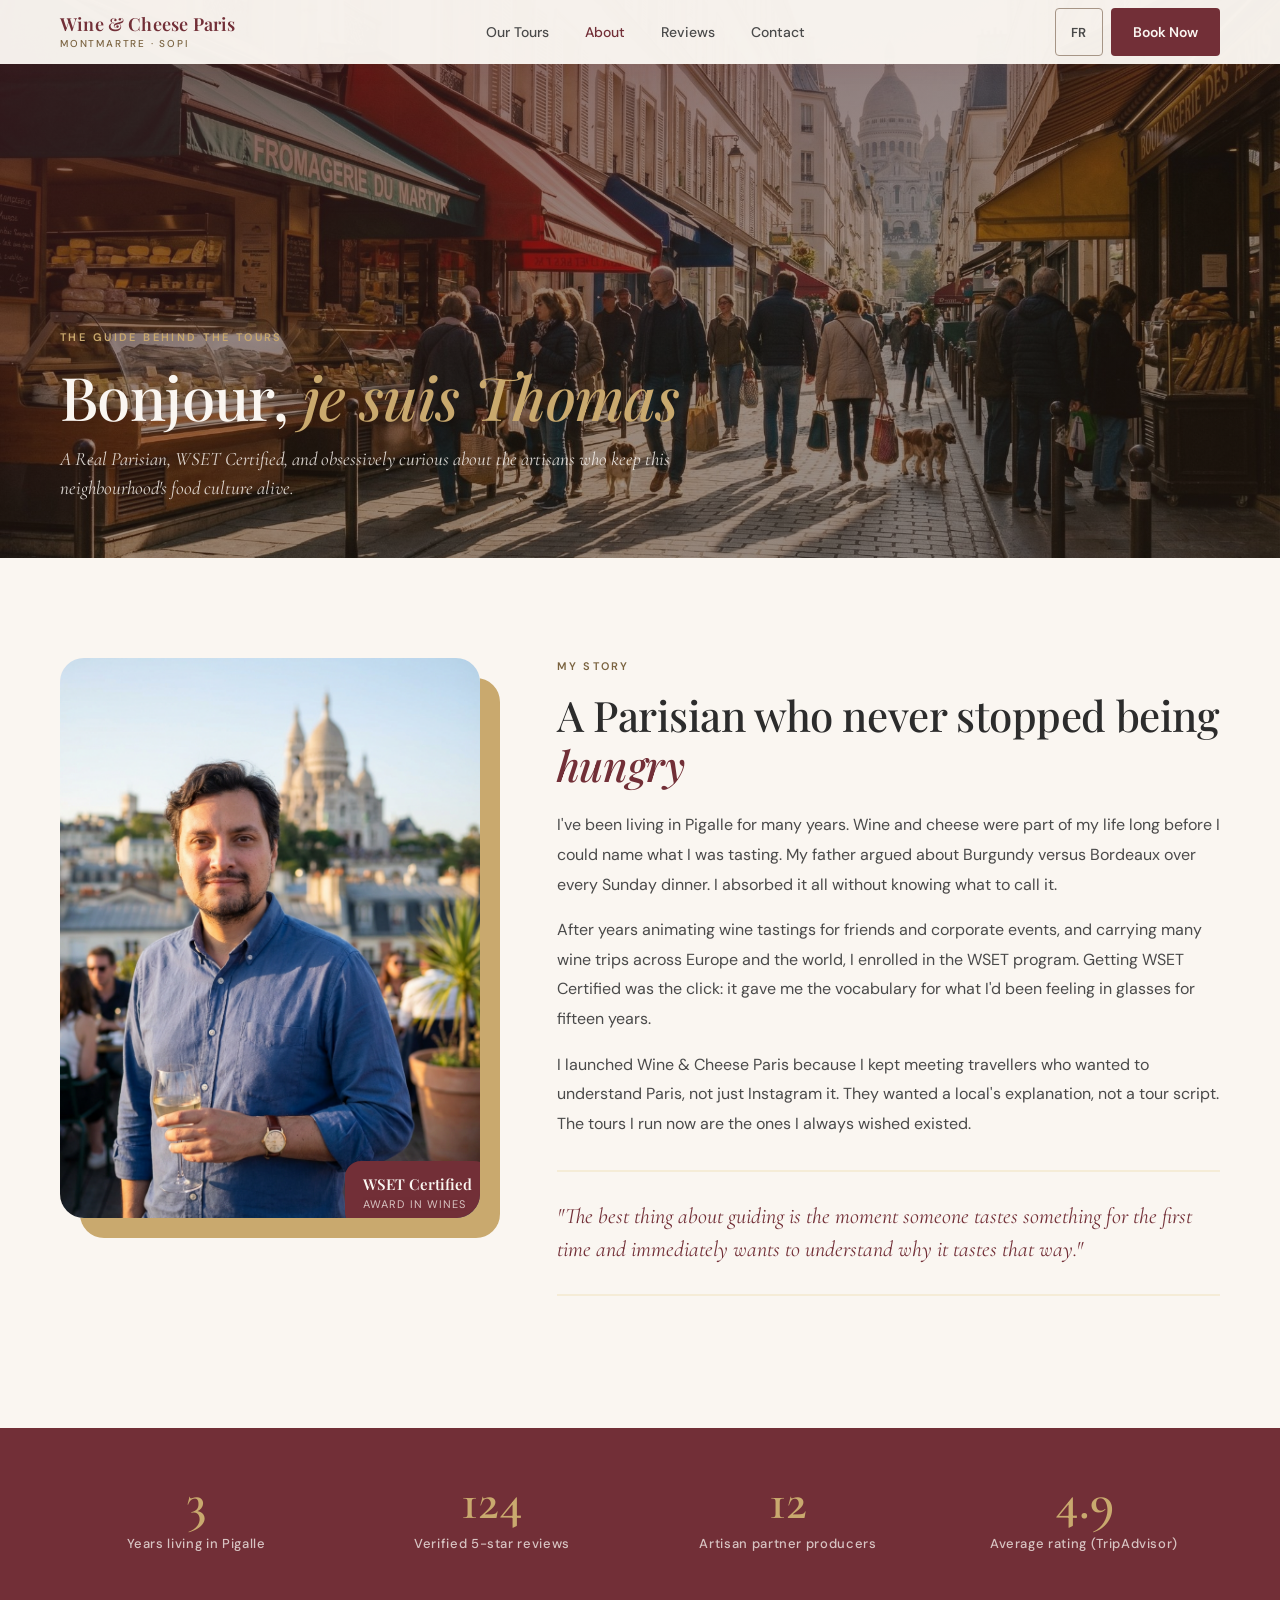
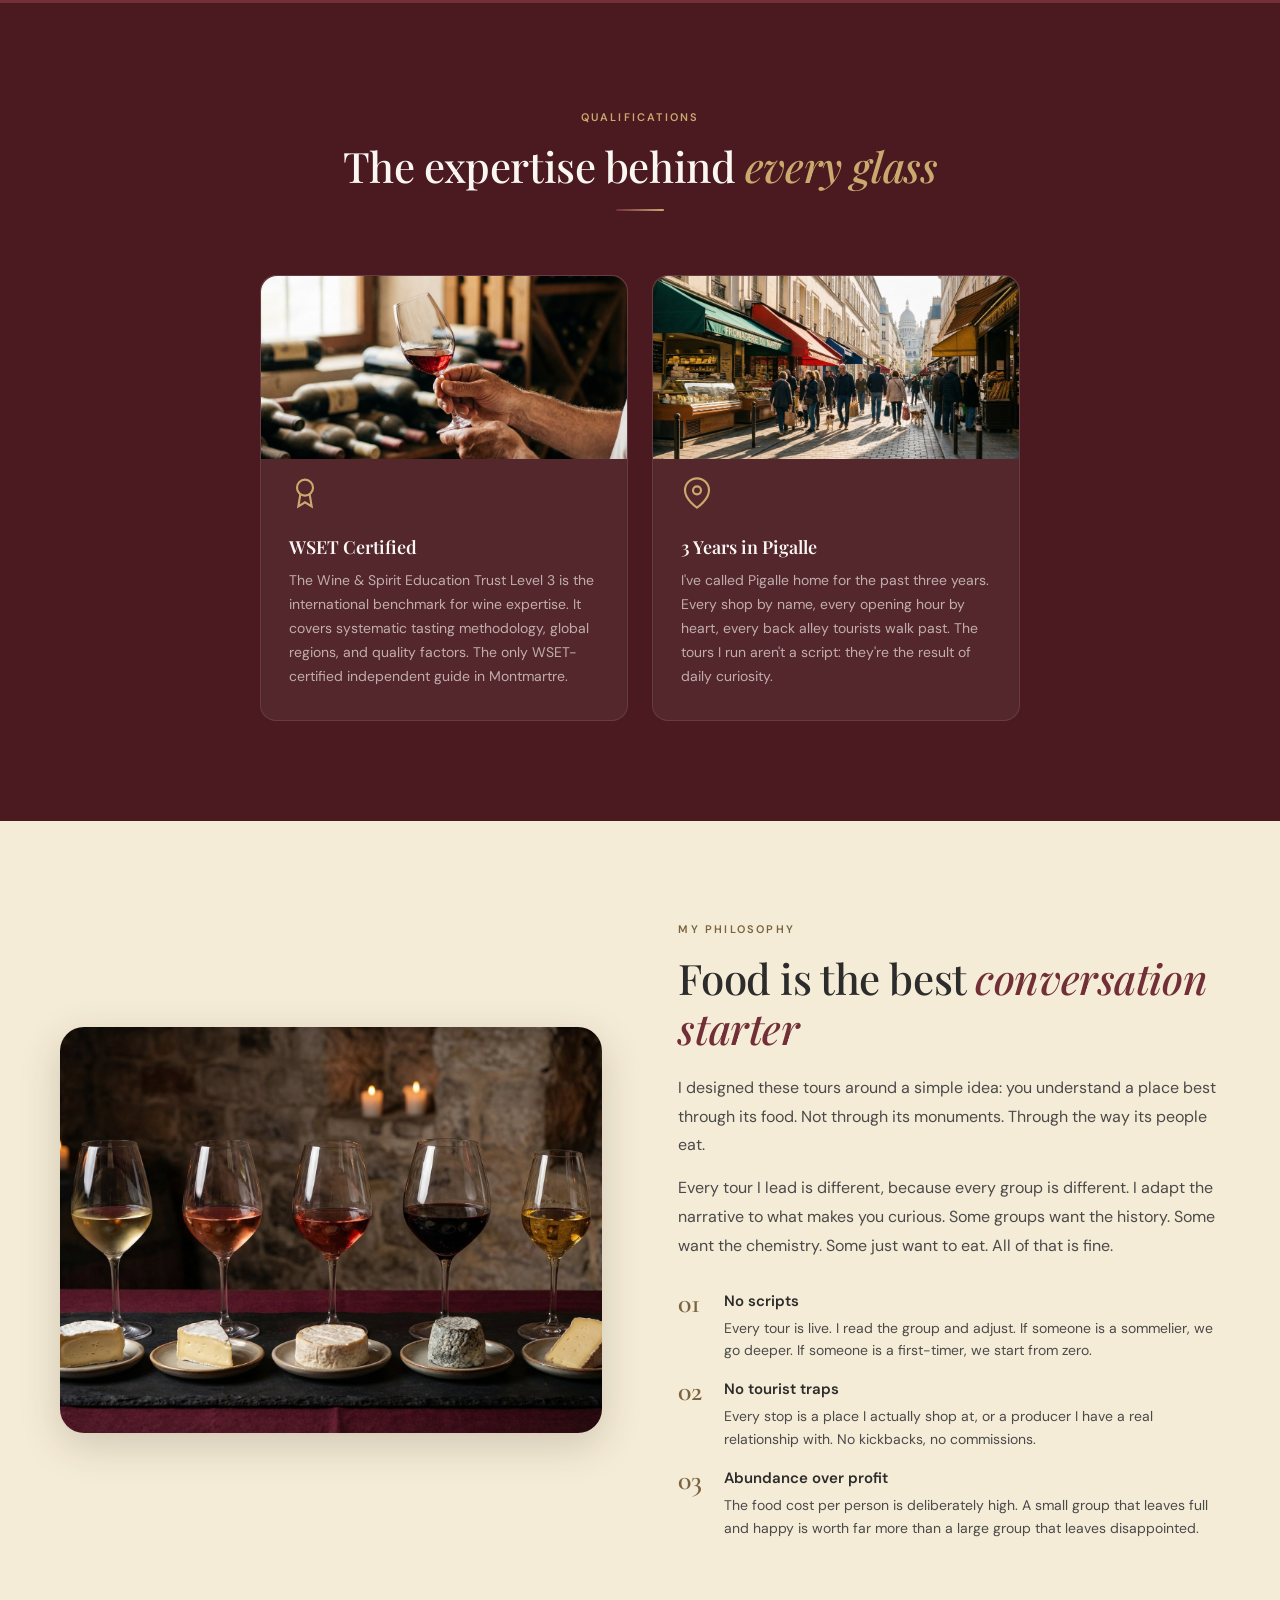
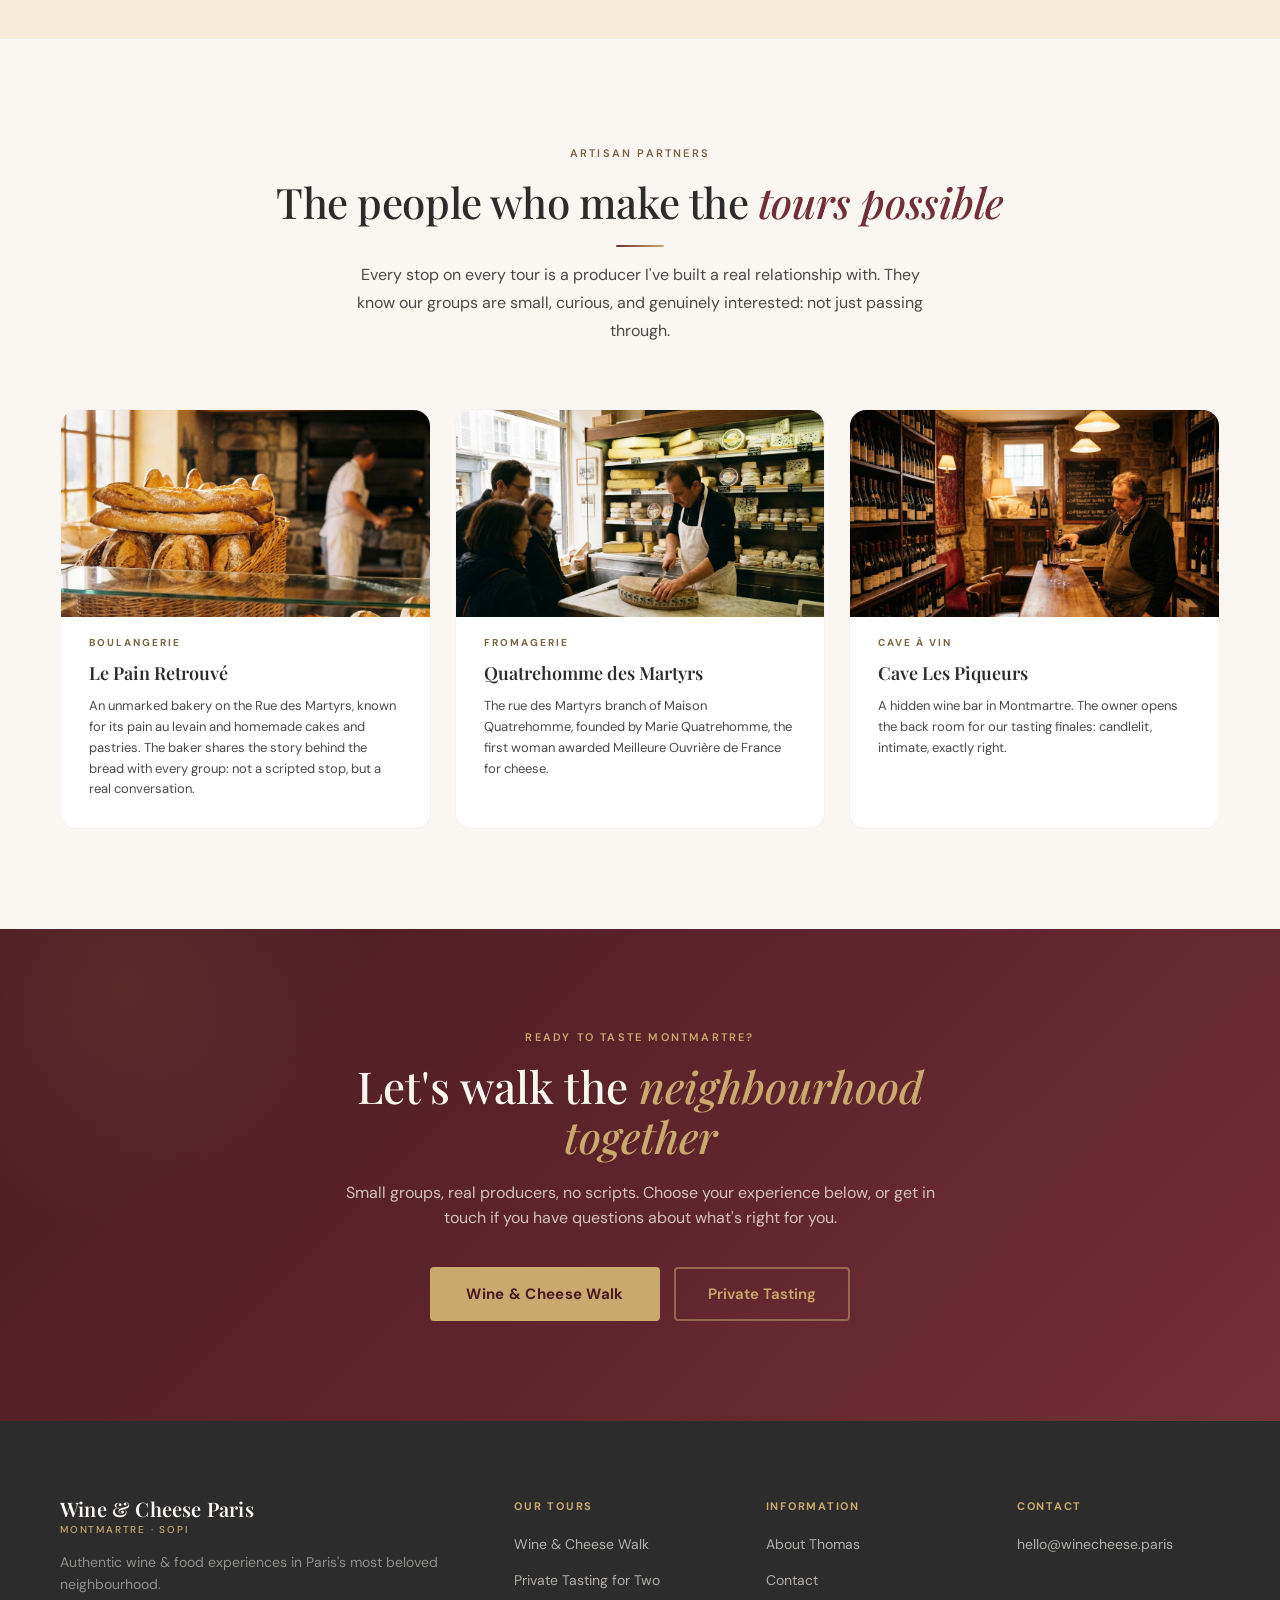
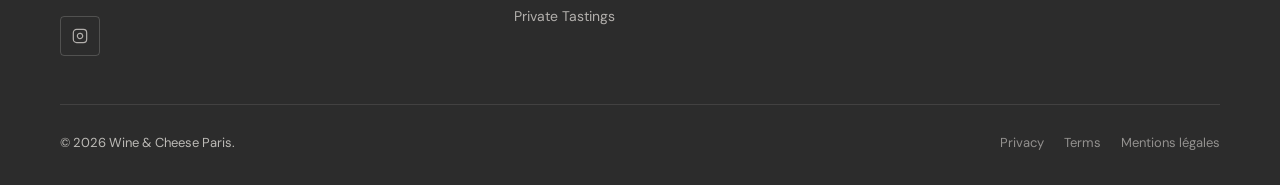
==== about.html @ 53c5a387 "Ajoute la page dégustation privée pour deux avec paiement Stripe Nouvelle page private-wine-tasting-" ====
<!DOCTYPE html>
<html lang="en">
<head>
<meta charset="UTF-8">
<link rel="icon" href="favicon.svg" type="image/svg+xml">
<link rel="icon" href="favicon.ico" sizes="any">
<link rel="icon" href="favicon-32x32.png" type="image/png" sizes="32x32">
<link rel="icon" href="favicon-16x16.png" type="image/png" sizes="16x16">
<link rel="apple-touch-icon" href="apple-touch-icon.png">
<meta name="viewport" content="width=device-width, initial-scale=1.0">
<title>About Thomas, Wine & Cheese Paris</title>
<meta name="description" content="Thomas is a Real Parisian, WSET Certified guide who has been living in Pigalle for many years. He leads intimate wine & cheese tours in Montmartre and SoPi.">
<link href="https://fonts.googleapis.com/css2?family=Playfair+Display:ital,wght@0,400;0,500;0,600;0,700;1,400;1,500&family=DM+Sans:ital,opsz,wght@0,9..40,400;0,9..40,500;0,9..40,600;0,9..40,700;1,9..40,400&family=Cormorant+Garamond:ital,wght@0,400;0,500;0,600;1,400;1,500;1,600&display=swap" rel="stylesheet">
<link rel="stylesheet" href="shared.css">
<style>
.about-hero-img { background-image: url('images/rue-martyrs.jpg'); background-position: center 40%; }

/* Intro bio layout */
.bio-grid { display: grid; grid-template-columns: 420px 1fr; gap: clamp(40px,6vw,80px); align-items: start; }
.bio-portrait { position: relative; border-radius: var(--radius-xl); overflow: hidden; aspect-ratio: 3/4; box-shadow: 20px 20px 0 var(--gold); }
.bio-portrait img { width:100%;height:100%;object-fit:cover; }
.bio-portrait-badge { position:absolute;bottom:-10px;right:-10px;background:var(--wine);color:var(--cream);border-radius:var(--radius-lg);padding:14px 18px;box-shadow:0 8px 24px rgba(114,47,55,0.3); }
.bio-portrait-badge-title { font-family:var(--ff-display);font-size:15px;font-weight:600;line-height:1.2; }
.bio-portrait-badge-sub { font-family:var(--ff-body);font-size:11px;letter-spacing:0.1em;text-transform:uppercase;opacity:0.75;margin-top:3px; }
.bio-text .section-eyebrow { display:block;text-align:left; }
.bio-text .section-title { text-align:left; }
.bio-body { font-size:16px;line-height:1.85;color:var(--slate);margin-top:20px; }
.bio-body p + p { margin-top:16px; }
.bio-pullquote { font-family:var(--ff-accent);font-size:22px;font-style:italic;color:var(--wine);line-height:1.5;padding:28px 0;border-top:2px solid var(--light-gold);border-bottom:2px solid var(--light-gold);margin:32px 0; }

/* Credentials section */
.credentials { background: var(--dark-wine); }
.credentials .section-eyebrow { color: var(--gold); }
.credentials .section-title { color: var(--cream); }
.creds-grid { display: grid; grid-template-columns: repeat(2,1fr); gap: 24px; max-width: 760px; margin: 0 auto; }
.cred-card { background: rgba(250,246,241,0.06); border: 1px solid rgba(250,246,241,0.1); border-radius: var(--radius-lg); padding: 32px 28px; transition: background var(--transition), transform var(--transition); }
.cred-card:hover { background: rgba(250,246,241,0.1); transform: translateY(-3px); }
.cred-icon { color: var(--gold); margin-bottom: 16px; }
.cred-title { font-family: var(--ff-display); font-size: 18px; font-weight: 600; color: var(--cream); margin-bottom: 8px; }
.cred-desc { font-size: 14px; line-height: 1.7; color: rgba(250,246,241,0.65); }

/* Philosophy */
.philosophy { background: var(--light-gold); }
.philosophy-grid { display:grid;grid-template-columns:1fr 1fr;gap:clamp(40px,6vw,80px);align-items:center; }
.philosophy-image { border-radius:var(--radius-xl);overflow:hidden;aspect-ratio:4/3;box-shadow:var(--shadow-hover); }
.philosophy-image img { width:100%;height:100%;object-fit:cover; }
.philosophy-text .section-title { text-align:left; }
.philosophy-text .section-eyebrow { text-align:left;display:block; }
.philosophy-body { font-size:16px;line-height:1.8;color:var(--slate);margin-top:20px; }
.philosophy-body p + p { margin-top:14px; }

/* Principles */
.principles { display:flex;flex-direction:column;gap:16px;margin-top:28px; }
.principle { display:flex;align-items:flex-start;gap:14px; }
.principle-num { font-family:var(--ff-accent);font-size:28px;font-weight:600;color:var(--gold-text);line-height:1;flex-shrink:0;width:32px; }
.principle-body h4 { font-weight:600;font-size:15px;color:var(--charcoal);margin-bottom:4px; }
.principle-body p { font-size:14px;color:var(--slate);line-height:1.6; }

/* Stats row */
.stats-row { background: var(--wine); padding: 48px clamp(20px,5vw,60px); }
.stats-inner { max-width:1160px;margin:0 auto;display:grid;grid-template-columns:repeat(4,1fr);gap:24px; }
.stat { text-align:center; }
.stat-num { font-family:var(--ff-accent);font-size:52px;font-weight:600;color:var(--gold);line-height:1;display:block; }
.stat-label { font-size:13px;font-weight:500;color:rgba(250,246,241,0.75);margin-top:6px;letter-spacing:0.05em; }

/* Partners section */
.partners { background: var(--cream); }
.partners-grid { display:grid;grid-template-columns:repeat(3,1fr);gap:24px; }
.partner-card { background:var(--white);border-radius:var(--radius-lg);padding:28px;border:1px solid rgba(114,47,55,0.07); }
.partner-type { font-size:10px;font-weight:700;letter-spacing:0.2em;text-transform:uppercase;color:var(--gold-text);margin-bottom:8px; }
.partner-name { font-family:var(--ff-display);font-size:18px;font-weight:600;color:var(--charcoal);margin-bottom:8px; }
.partner-desc { font-size:13px;line-height:1.6;color:var(--slate); }

/* CTA */
.about-cta { background:linear-gradient(135deg,var(--dark-wine) 0%,var(--wine) 100%);text-align:center;padding:clamp(56px,8vw,100px) clamp(20px,5vw,60px);position:relative;overflow:hidden; }
.about-cta::before { content:'';position:absolute;top:-40%;left:-10%;width:500px;height:500px;background:radial-gradient(circle,rgba(201,169,110,0.1) 0%,transparent 70%);border-radius:50%; }
.about-cta-inner { position:relative;z-index:2;max-width:600px;margin:0 auto; }
.about-cta-eyebrow { font-size:11px;font-weight:600;letter-spacing:0.2em;text-transform:uppercase;color:var(--gold);margin-bottom:14px;display:block; }
.about-cta-title { font-family:var(--ff-display);font-size:clamp(28px,4vw,44px);font-weight:500;color:var(--cream);line-height:1.15;margin-bottom:18px; }
.about-cta-title em { font-style:italic;color:var(--gold); }
.about-cta-desc { font-size:16px;color:rgba(250,246,241,0.75);margin-bottom:36px;line-height:1.6; }
.cta-buttons { display:flex;gap:14px;justify-content:center;flex-wrap:wrap; }

@media (max-width:960px) { .bio-grid,.philosophy-grid { grid-template-columns:1fr; } .bio-portrait { max-width:380px;margin:0 auto; } .creds-grid,.partners-grid { grid-template-columns:1fr 1fr; } .stats-inner { grid-template-columns:repeat(2,1fr); } }
@media (max-width:640px) { .creds-grid,.partners-grid { grid-template-columns:1fr; } .stats-inner { grid-template-columns:1fr 1fr; } }
</style>
<script async src="https://analytics.winecheese.paris/js/pa-krMVZUVywC4sob83U_ji3.js"></script>
<script>
window.plausible=window.plausible||function(){(plausible.q=plausible.q||[]).push(arguments)},plausible.init=plausible.init||function(i){plausible.o=i||{}};
plausible.init()
</script>
<script defer src="analytics.js"></script>
</head>
<body>
<a href="#main-content" class="skip-link">Skip to main content</a>

<header class="site-header solid" role="banner" id="site-header">
  <a href="/" class="logo" aria-label="Wine & Cheese Paris, Home"><span class="logo-main">Wine & Cheese Paris</span><span class="logo-sub">Montmartre · SoPi</span></a>
  <nav class="main-nav" aria-label="Main navigation">
    <a href="/#tours" class="nav-link">Our Tours</a>
    <a href="about.html" class="nav-link active">About</a>
    <a href="/#reviews" class="nav-link">Reviews</a>
    <a href="contact.html" class="nav-link">Contact</a>
  </nav>
  <div class="nav-right">
    <button class="lang-toggle" id="langToggle" aria-label="Switch to French">FR</button>
    <button class="btn-book-nav" data-book="choose" data-en="Book Now" data-fr="Réserver">Book Now</button>
    <button class="nav-hamburger" aria-label="Open menu"><span></span><span></span><span></span></button>
  </div>
</header>

<main id="main-content">

<div class="page-hero">
  <div class="page-hero-image about-hero-img" role="img" aria-label="Rue des Martyrs on a Saturday morning with Sacré-Cœur at the end of the street"></div>
  <div class="page-hero-overlay" aria-hidden="true"></div>
  <div class="page-hero-content">
    <p class="page-hero-eyebrow" data-en="The guide behind the tours" data-fr="Le guide derrière les visites">The guide behind the tours</p>
    <h1 class="page-hero-title" data-en="Bonjour, <em>je suis Thomas</em>" data-fr="Bonjour, <em>je suis Thomas</em>">Bonjour, <em>je suis Thomas</em></h1>
    <p class="page-hero-sub" data-en="A Real Parisian, WSET Certified, and obsessively curious about the artisans who keep this neighbourhood's food culture alive." data-fr="Un vrai Parisien, certifié WSET, et passionné par les artisans qui maintiennent en vie la culture culinaire de ce quartier.">A Real Parisian, WSET Certified, and obsessively curious about the artisans who keep this neighbourhood's food culture alive.</p>
  </div>
</div>

<!-- BIO -->
<section class="section" id="bio">
  <div class="section-inner">
    <div class="bio-grid">
      <div class="bio-portrait fade-in">
        <img src="images/ThomasPerrienWineCheese.png" alt="Thomas, guide and founder of Wine & Cheese Paris" loading="lazy">
        <div class="bio-portrait-badge" aria-label="WSET Certified">
          <p class="bio-portrait-badge-title">WSET Certified</p>
          <p class="bio-portrait-badge-sub">Award in Wines</p>
        </div>
      </div>
      <div class="bio-text fade-in">
        <p class="section-eyebrow" data-en="My story" data-fr="Mon histoire">My story</p>
        <h2 class="section-title" data-en="A Parisian who never stopped being <em>hungry</em>" data-fr="Un Parisien qui n'a jamais cessé d'avoir <em>faim</em>">A Parisian who never stopped being <em>hungry</em></h2>
        <div class="bio-body">
          <p data-en="I've been living in Pigalle for many years. Wine and cheese were part of my life long before I could name what I was tasting. My father argued about Burgundy versus Bordeaux over every Sunday dinner. I absorbed it all without knowing what to call it." data-fr="Je vis à Pigalle depuis de nombreuses années. Le vin et le fromage faisaient partie de ma vie bien avant de pouvoir nommer ce que je goûtais. Mon père débattait de Bourgogne contre Bordeaux à chaque dîner du dimanche. J'absorbais tout sans savoir comment appeler ça.">I've been living in Pigalle for many years. Wine and cheese were part of my life long before I could name what I was tasting. My father argued about Burgundy versus Bordeaux over every Sunday dinner. I absorbed it all without knowing what to call it.</p>
          <p data-en="After years animating wine tastings for friends and corporate events, and carrying many wine trips across Europe and the world, I enrolled in the WSET program. Getting WSET Certified was the click: it gave me the vocabulary for what I'd been feeling in glasses for fifteen years." data-fr="Après des années à animer des dégustations pour des amis et des événements corporate, et à mener de nombreux voyages vinicoles à travers l'Europe et le monde, je me suis inscrit au programme WSET. Obtenir la certification WSET a été le déclic: il m'a donné le vocabulaire pour ce que je ressentais dans les verres depuis quinze ans.">After years animating wine tastings for friends and corporate events, and carrying many wine trips across Europe and the world, I enrolled in the WSET program. Getting WSET Certified was the click: it gave me the vocabulary for what I'd been feeling in glasses for fifteen years.</p>
          <p data-en="I launched Wine & Cheese Paris because I kept meeting travellers who wanted to understand Paris, not just Instagram it. They wanted a local's explanation, not a tour script. They wanted to taste the Comté, not just see it. The tours I run now are the ones I always wished existed." data-fr="J'ai lancé Wine & Cheese Paris parce que je rencontrais sans cesse des voyageurs qui voulaient comprendre Paris, pas seulement l'Instagrammer. Ils voulaient l'explication d'un local, pas un script de visite. Les visites que je guide maintenant sont celles que j'ai toujours souhaité qui existent.">I launched Wine & Cheese Paris because I kept meeting travellers who wanted to understand Paris, not just Instagram it. They wanted a local's explanation, not a tour script. The tours I run now are the ones I always wished existed.</p>
        </div>
        <blockquote class="bio-pullquote" data-en='"The best thing about guiding is the moment someone tastes something for the first time and immediately wants to understand why it tastes that way."' data-fr='"Ce que j'aime le plus dans le métier de guide, c'est le moment où quelqu'un goûte quelque chose pour la première fois et veut immédiatement comprendre pourquoi ça goûte ainsi."'>"The best thing about guiding is the moment someone tastes something for the first time and immediately wants to understand why it tastes that way."</blockquote>
      </div>
    </div>
  </div>
</section>

<!-- STATS -->
<div class="stats-row" role="region" aria-label="Key facts about Thomas">
  <div class="stats-inner">
    <div class="stat fade-in"><span class="stat-num">3</span><p class="stat-label" data-en="Years living in Pigalle" data-fr="Ans à Pigalle">Years living in Pigalle</p></div>
    <div class="stat fade-in"><span class="stat-num">124</span><p class="stat-label" data-en="Verified 5-star reviews" data-fr="Avis 5 étoiles vérifiés">Verified 5-star reviews</p></div>
    <div class="stat fade-in"><span class="stat-num">12</span><p class="stat-label" data-en="Artisan partner producers" data-fr="Producteurs artisans partenaires">Artisan partner producers</p></div>
    <div class="stat fade-in"><span class="stat-num">4.9</span><p class="stat-label" data-en="Average rating (TripAdvisor)" data-fr="Note moyenne (TripAdvisor)">Average rating (TripAdvisor)</p></div>
  </div>
</div>

<!-- CREDENTIALS -->
<section class="section credentials" aria-labelledby="creds-heading">
  <div class="section-inner">
    <header class="section-header">
      <p class="section-eyebrow" data-en="Qualifications" data-fr="Qualifications">Qualifications</p>
      <h2 class="section-title" style="color:var(--cream);" id="creds-heading" data-en="The expertise behind <em>every glass</em>" data-fr="L'expertise derrière <em>chaque verre</em>">The expertise behind <em style="color:var(--gold);">every glass</em></h2>
      <div class="divider"></div>
    </header>
    <div class="creds-grid">
      <div class="cred-card fade-in">
        <div style="margin:-32px -28px 18px;aspect-ratio:16/8;overflow:hidden;border-radius:var(--radius-lg) var(--radius-lg) 0 0;"><img src="images/wine-glass-wset.jpg" alt="Expert hands holding a wine glass to the light, bottles in the background" loading="lazy" style="width:100%;height:100%;object-fit:cover;object-position:center 35%;"></div>
        <svg class="cred-icon" width="32" height="32" viewBox="0 0 24 24" fill="none" stroke="currentColor" stroke-width="1.6"><circle cx="12" cy="8" r="6"/><path d="M15.477 12.89L17 22l-5-3-5 3 1.523-9.11"/></svg>
        <h3 class="cred-title" data-en="WSET Certified" data-fr="WSET Certifié">WSET Certified</h3>
        <p class="cred-desc" data-en="The Wine & Spirit Education Trust Level 3 is the international benchmark for wine expertise. It covers systematic tasting methodology, global wine regions, and grape-to-glass quality factors. Thomas is the only WSET-certified independent guide in Montmartre." data-fr="Le WSET Niveau 3 est la référence internationale en expertise du vin. Il couvre la méthodologie de dégustation systématique, les régions viticoles mondiales, et les facteurs de qualité. Thomas est le seul guide indépendant certifié WSET à Montmartre.">The Wine & Spirit Education Trust Level 3 is the international benchmark for wine expertise. It covers systematic tasting methodology, global regions, and quality factors. The only WSET-certified independent guide in Montmartre.</p>
      </div>
      <div class="cred-card fade-in">
        <div style="margin:-32px -28px 18px;aspect-ratio:16/8;overflow:hidden;border-radius:var(--radius-lg) var(--radius-lg) 0 0;"><img src="images/rue-martyrs.jpg" alt="Busy Rue des Martyrs on a Saturday morning with Sacré-Cœur visible at the end of the street" loading="lazy" style="width:100%;height:100%;object-fit:cover;object-position:center 30%;"></div>
        <svg class="cred-icon" width="32" height="32" viewBox="0 0 24 24" fill="none" stroke="currentColor" stroke-width="1.6"><path d="M21 10c0 7-9 13-9 13s-9-6-9-13a9 9 0 0 1 18 0z"/><circle cx="12" cy="10" r="3"/></svg>
        <h3 class="cred-title" data-en="3 Years in Pigalle" data-fr="3 Ans à Pigalle">3 Years in Pigalle</h3>
        <p class="cred-desc" data-en="I've called Pigalle home for the past three years. Every shop by name, every opening hour by heart, every back alley tourists walk past. The tours I run aren't a script: they're the result of daily curiosity." data-fr="Je vis à Pigalle depuis trois ans. Chaque boutique par son nom, chaque heure d'ouverture par cœur, chaque ruelle que les touristes ignorent. Les visites que je guide ne sont pas un script: elles sont le résultat d'une curiosité quotidienne.">I've called Pigalle home for the past three years. Every shop by name, every opening hour by heart, every back alley tourists walk past. The tours I run aren't a script: they're the result of daily curiosity.</p>
      </div>
    </div>
  </div>
</section>

<!-- PHILOSOPHY -->
<section class="section philosophy" aria-labelledby="philosophy-heading">
  <div class="section-inner">
    <div class="philosophy-grid">
      <div class="philosophy-image fade-in">
        <img src="images/pairings-lineup.jpg" alt="Five wine glasses aligned with cheese pairings, candlelit stone cellar" loading="lazy">
      </div>
      <div class="philosophy-text fade-in">
        <p class="section-eyebrow" data-en="My philosophy" data-fr="Ma philosophie">My philosophy</p>
        <h2 class="section-title" id="philosophy-heading" data-en="Food is the best <em>conversation starter</em>" data-fr="La nourriture est le meilleur <em>brise-glace</em>">Food is the best <em>conversation starter</em></h2>
        <div class="philosophy-body">
          <p data-en="I designed these tours around a simple idea: you understand a place best through its food. Not through its monuments. Not through its history books. Through the way its people eat." data-fr="J'ai conçu ces visites autour d'une idée simple : on comprend mieux un endroit à travers sa nourriture. Pas à travers ses monuments. Pas à travers ses livres d'histoire. À travers la façon dont ses habitants mangent.">I designed these tours around a simple idea: you understand a place best through its food. Not through its monuments. Through the way its people eat.</p>
          <p data-en="Every tour I lead is different, because every group is different. I adapt the narrative to what makes you curious. Some groups want the history. Some want the chemistry. Some just want to eat. All of that is fine." data-fr="Chaque visite que je guide est différente, parce que chaque groupe est différent. J'adapte le récit à ce qui vous rend curieux. Certains groupes veulent l'histoire. D'autres veulent la chimie. D'autres veulent juste manger.">Every tour I lead is different, because every group is different. I adapt the narrative to what makes you curious. Some groups want the history. Some want the chemistry. Some just want to eat. All of that is fine.</p>
        </div>
        <div class="principles" aria-label="Tour principles">
          <div class="principle">
            <span class="principle-num" aria-hidden="true">01</span>
            <div class="principle-body"><h4 data-en="No scripts" data-fr="Pas de scripts">No scripts</h4><p data-en="Every tour is live. I read the group and adjust. If someone is a sommelier, we go deeper. If someone is a first-timer, we start from zero." data-fr="Chaque visite est vivante. Je lis le groupe et m'adapte.">Every tour is live. I read the group and adjust. If someone is a sommelier, we go deeper. If someone is a first-timer, we start from zero.</p></div>
          </div>
          <div class="principle">
            <span class="principle-num" aria-hidden="true">02</span>
            <div class="principle-body"><h4 data-en="No tourist traps" data-fr="Pas de pièges à touristes">No tourist traps</h4><p data-en="Every stop is a place I actually shop at, or a producer I have a real relationship with. No kickbacks. No recommended shops with commissions." data-fr="Chaque arrêt est un endroit où je fais vraiment mes courses. Pas de commissions. Pas de boutiques recommandées avec intéressement.">Every stop is a place I actually shop at, or a producer I have a real relationship with. No kickbacks, no commissions.</p></div>
          </div>
          <div class="principle">
            <span class="principle-num" aria-hidden="true">03</span>
            <div class="principle-body"><h4 data-en="Abundance over profit" data-fr="Abondance avant profit">Abundance over profit</h4><p data-en="The food cost per person is deliberately high. A small group that leaves full and happy is worth far more than a large group that leaves disappointed." data-fr="Le food cost par personne est délibérément élevé. Un petit groupe qui repart rassasié vaut bien plus qu'un grand groupe déçu.">The food cost per person is deliberately high. A small group that leaves full and happy is worth far more than a large group that leaves disappointed.</p></div>
          </div>
        </div>
      </div>
    </div>
  </div>
</section>

<!-- PARTNERS -->
<section class="section partners" aria-labelledby="partners-heading">
  <div class="section-inner">
    <header class="section-header">
      <p class="section-eyebrow" data-en="Artisan partners" data-fr="Partenaires artisans">Artisan partners</p>
      <h2 class="section-title" id="partners-heading" data-en="The people who make the <em>tours possible</em>" data-fr="Les personnes qui rendent les <em>visites possibles</em>">The people who make the <em>tours possible</em></h2>
      <div class="divider"></div>
      <p class="section-desc" data-en="Every stop on every tour is a producer I've built a real relationship with. They know our groups are small, curious, and genuinely interested: not just passing through." data-fr="Chaque arrêt de chaque visite est un producteur avec qui j'ai bâti une vraie relation. Ils savent que nos groupes sont petits, curieux, et sincèrement intéressés: pas juste de passage.">Every stop on every tour is a producer I've built a real relationship with. They know our groups are small, curious, and genuinely interested: not just passing through.</p>
    </header>
    <div class="partners-grid">
      <div class="partner-card fade-in">
        <div style="margin:-28px -28px 18px;aspect-ratio:16/9;overflow:hidden;border-radius:var(--radius-lg) var(--radius-lg) 0 0;"><img src="images/boulangerie-four.jpg" alt="Artisan baker pulling bread from a stone oven in a Montmartre boulangerie" loading="lazy" style="width:100%;height:100%;object-fit:cover;object-position:center 40%;"></div>
        <p class="partner-type" data-en="Boulangerie" data-fr="Boulangerie">Boulangerie</p>
        <h3 class="partner-name" data-en="Le Pain Retrouvé" data-fr="Le Pain Retrouvé">Le Pain Retrouvé</h3>
        <p class="partner-desc" data-en="An unmarked bakery on the Rue des Martyrs, known for its pain au levain and homemade cakes and pastries. The baker shares the story behind the bread with every group: not a scripted stop, but a real conversation." data-fr="Une boulangerie sans enseigne rue des Martyrs, connue pour son pain au levain et ses gâteaux maison. Le boulanger raconte l'histoire du pain à chaque groupe: pas un arrêt scripté, mais une vraie conversation.">An unmarked bakery on the Rue des Martyrs, known for its pain au levain and homemade cakes and pastries. The baker shares the story behind the bread with every group: not a scripted stop, but a real conversation.</p>
      </div>
      <div class="partner-card fade-in">
        <div style="margin:-28px -28px 18px;aspect-ratio:16/9;overflow:hidden;border-radius:var(--radius-lg) var(--radius-lg) 0 0;"><img src="images/fromager-demo.jpg" alt="Fromagerie artisan slicing a Comté wheel for customers" loading="lazy" style="width:100%;height:100%;object-fit:cover;object-position:center 20%;"></div>
        <p class="partner-type" data-en="Fromagerie" data-fr="Fromagerie">Fromagerie</p>
        <h3 class="partner-name" data-en="Quatrehomme des Martyrs" data-fr="Quatrehomme des Martyrs">Quatrehomme des Martyrs</h3>
        <p class="partner-desc" data-en="The rue des Martyrs branch of Maison Quatrehomme, founded by Marie Quatrehomme, the first woman awarded Meilleure Ouvrière de France for cheese. The fromager selects and comments on three cheeses for every group." data-fr="L'antenne rue des Martyrs de la Maison Quatrehomme, fondée par Marie Quatrehomme, première femme Meilleure Ouvrière de France en fromagerie. Le fromager sélectionne et commente trois fromages pour chaque groupe.">The rue des Martyrs branch of Maison Quatrehomme, founded by Marie Quatrehomme, the first woman awarded Meilleure Ouvrière de France for cheese.</p>
      </div>
      <div class="partner-card fade-in">
        <div style="margin:-28px -28px 18px;aspect-ratio:16/9;overflow:hidden;border-radius:var(--radius-lg) var(--radius-lg) 0 0;"><img src="images/caviste-cave.jpg" alt="Wine bar owner pouring red wine in a warm, intimate room lined with bottles" loading="lazy" style="width:100%;height:100%;object-fit:cover;object-position:center 30%;"></div>
        <p class="partner-type" data-en="Cave à Vin" data-fr="Cave à Vin">Cave à Vin</p>
        <h3 class="partner-name" data-en="Cave Les Piqueurs" data-fr="Cave Les Piqueurs">Cave Les Piqueurs</h3>
        <p class="partner-desc" data-en="A hidden wine bar in Montmartre, stocked with natural wines and small-producer bottles. The owner opens the back room for the Wine & Cheese Walk finale: candlelit, intimate, and exactly right." data-fr="Un bar à vin caché de Montmartre, approvisionné en vins naturels et en bouteilles de petits producteurs. Le propriétaire nous prête l'arrière-salle pour la finale du Wine & Cheese Walk.">A hidden wine bar in Montmartre. The owner opens the back room for our tasting finales: candlelit, intimate, exactly right.</p>
      </div>
    </div>
  </div>
</section>

<!-- CTA -->
<section class="about-cta" aria-label="Book a tour with Thomas">
  <div class="about-cta-inner">
    <span class="about-cta-eyebrow" data-en="Ready to taste Montmartre?" data-fr="Prêt à goûter Montmartre ?">Ready to taste Montmartre?</span>
    <h2 class="about-cta-title" data-en="Let's walk the <em>neighbourhood together</em>" data-fr="Marchons dans le <em>quartier ensemble</em>">Let's walk the <em>neighbourhood together</em></h2>
    <p class="about-cta-desc" data-en="Small groups, real producers, no scripts. Choose your experience below, or get in touch if you have questions about what's right for you." data-fr="Petits groupes, vrais producteurs, pas de scripts. Choisissez votre expérience ci-dessous, ou contactez-moi si vous avez des questions.">Small groups, real producers, no scripts. Choose your experience below, or get in touch if you have questions about what's right for you.</p>
    <div class="cta-buttons">
      <a href="wine-cheese-walk.html" class="btn-primary" style="display:inline-flex;align-items:center;justify-content:center;" data-en="Wine & Cheese Walk" data-fr="Balade Vin & Fromage">Wine & Cheese Walk</a>
      <a href="contact.html" class="btn-cta-outline" style="display:inline-flex;align-items:center;justify-content:center;background:transparent;color:var(--gold);border:2px solid rgba(201,169,110,0.5);padding:0 32px;height:54px;border-radius:var(--radius-sm);font-family:var(--ff-body);font-size:15px;font-weight:600;min-height:var(--touch-min);transition:border-color var(--transition),background var(--transition);" data-en="Private Tasting" data-fr="Dégustation Privée">Private Tasting</a>
    </div>
  </div>
</section>
</main>

<footer class="site-footer" role="contentinfo">
  <div class="footer-inner">
    <div class="footer-top">
      <div class="footer-brand"><a href="/" class="logo"><span class="logo-main">Wine &amp; Cheese Paris</span><span class="logo-sub">Montmartre · SoPi</span></a><p class="footer-tagline">Authentic wine &amp; food experiences in Paris's most beloved neighbourhood.</p><div class="footer-social"><a href="https://instagram.com" class="social-link" aria-label="Instagram" rel="noopener noreferrer"><svg width="16" height="16" fill="none" stroke="currentColor" stroke-width="1.8" viewBox="0 0 24 24"><rect x="2" y="2" width="20" height="20" rx="5"/><path d="M16 11.37A4 4 0 1 1 12.63 8 4 4 0 0 1 16 11.37z"/><line x1="17.5" y1="6.5" x2="17.51" y2="6.5"/></svg></a></div></div>
      <div><p class="footer-col-title">Our Tours</p><ul class="footer-links"><li><a href="wine-cheese-walk.html">Wine &amp; Cheese Walk</a></li><li><a href="private-wine-tasting-for-two.html">Private Tasting for Two</a></li><li><a href="contact.html">Private Tastings</a></li></ul></div>
      <div><p class="footer-col-title">Information</p><ul class="footer-links"><li><a href="about.html">About Thomas</a></li><li><a href="contact.html">Contact</a></li></ul></div>
      <div><p class="footer-col-title">Contact</p><ul class="footer-links"><li><a href="mailto:hello@winecheese.paris">hello@winecheese.paris</a></li></ul></div>
    </div>
    <div class="footer-bottom"><p class="footer-copy">&copy; 2026 Wine &amp; Cheese Paris.</p><nav class="footer-legal"><a href="#">Privacy</a><a href="#">Terms</a><a href="#">Mentions légales</a></nav></div>
  </div>
</footer>

<script src="nav.js"></script>
<script src="booking.js"></script>
<script src="https://widget.ticketinghub.com/embedding/latest.js"></script>
</body>
</html>
---- shared.css ----
/* ─── DESIGN TOKENS — shared.css ────────────────────────────────── */
:root {
  --wine: #722F37;
  --cream: #FAF6F1;
  --gold: #C9A96E;
  --gold-text: #7A6340;
  --charcoal: #2C2C2C;
  --slate: #4A4A4A;
  --dark-wine: #4A1A20;
  --light-gold: #F5ECD7;
  --stone: #A69586;
  --white: #FFFFFF;
  --ff-display: 'Playfair Display', Georgia, serif;
  --ff-body: 'DM Sans', 'Helvetica Neue', sans-serif;
  --ff-accent: 'Cormorant Garamond', Garamond, serif;
  --radius-sm: 4px; --radius-md: 8px; --radius-lg: 16px; --radius-xl: 24px;
  --shadow-card: 0 4px 24px rgba(44,28,20,0.10);
  --shadow-hover: 0 12px 40px rgba(44,28,20,0.18);
  --transition: 220ms ease;
  --touch-min: 48px;
}
*, *::before, *::after { margin: 0; padding: 0; box-sizing: border-box; }
html { scroll-behavior: smooth; }
body { font-family: var(--ff-body); color: var(--charcoal); background: var(--cream); overflow-x: hidden; line-height: 1.6; }
img { display: block; max-width: 100%; }
a { color: inherit; text-decoration: none; }
.sr-only { position:absolute;width:1px;height:1px;padding:0;margin:-1px;overflow:hidden;clip:rect(0,0,0,0);white-space:nowrap;border:0; }
.skip-link { position:absolute;top:-100%;left:1rem;background:var(--wine);color:var(--cream);padding:12px 24px;z-index:9999;font-size:14px;font-weight:600;border-radius:0 0 var(--radius-md) var(--radius-md);transition:top var(--transition); }
.skip-link:focus { top:0; }
*:focus-visible { outline:3px solid var(--wine);outline-offset:3px; }

/* ─── HEADER ─────────────────────────── */
.site-header { position:fixed;top:0;left:0;right:0;z-index:100;display:flex;align-items:center;justify-content:space-between;padding:0 clamp(20px,5vw,60px);height:72px;background:transparent;transition:background var(--transition),box-shadow var(--transition),height var(--transition); }
.site-header.scrolled { background:rgba(250,246,241,0.97);box-shadow:0 1px 20px rgba(114,47,55,0.10);height:64px;backdrop-filter:blur(12px); }
.site-header.solid { background:rgba(250,246,241,0.97);box-shadow:0 1px 20px rgba(114,47,55,0.10);height:64px; }
.logo { display:flex;flex-direction:column;gap:5px; }
.logo-main { font-family:var(--ff-display);font-size:18px;font-weight:600;color:var(--cream);line-height:1.1;transition:color var(--transition);letter-spacing:0.01em; }
.logo-sub { font-family:var(--ff-body);font-size:10px;font-weight:500;letter-spacing:0.18em;text-transform:uppercase;color:var(--gold);line-height:1;transition:color var(--transition); }
.site-header.scrolled .logo-main, .site-header.solid .logo-main { color:var(--wine); }
.site-header.scrolled .logo-sub, .site-header.solid .logo-sub { color:var(--gold-text); }
.main-nav { display:flex;align-items:center;gap:8px; }
.nav-link { font-size:14px;font-weight:500;color:rgba(250,246,241,0.92);padding:8px 14px;border-radius:var(--radius-sm);transition:color var(--transition),background var(--transition);min-height:var(--touch-min);display:flex;align-items:center; }
.nav-link:hover { color:var(--gold);background:rgba(250,246,241,0.08); }
.nav-link.active { color:var(--gold); }
.site-header.scrolled .nav-link, .site-header.solid .nav-link { color:var(--slate); }
.site-header.scrolled .nav-link:hover, .site-header.solid .nav-link:hover { color:var(--wine);background:rgba(114,47,55,0.07); }
.site-header.scrolled .nav-link.active, .site-header.solid .nav-link.active { color:var(--wine); }
.nav-right { display:flex;align-items:center;gap:8px; }
.lang-toggle { font-size:13px;font-weight:600;color:rgba(250,246,241,0.7);background:rgba(255,255,255,0.12);border:1px solid rgba(255,255,255,0.25);padding:6px 14px;border-radius:var(--radius-sm);cursor:pointer;transition:all var(--transition);min-height:var(--touch-min);min-width:var(--touch-min);font-family:var(--ff-body); }
.lang-toggle:hover { background:rgba(255,255,255,0.22);color:var(--cream); }
.site-header.scrolled .lang-toggle, .site-header.solid .lang-toggle { color:var(--slate);background:transparent;border-color:var(--stone); }
.site-header.scrolled .lang-toggle:hover, .site-header.solid .lang-toggle:hover { border-color:var(--wine);color:var(--wine);background:rgba(114,47,55,0.05); }
.btn-book-nav { background:var(--gold);color:var(--dark-wine);font-family:var(--ff-body);font-size:14px;font-weight:600;padding:0 22px;height:44px;border-radius:var(--radius-sm);border:none;cursor:pointer;transition:background var(--transition),transform var(--transition);min-height:var(--touch-min);white-space:nowrap; }
.btn-book-nav:hover { background:#b8924d;transform:translateY(-1px); }
.site-header.scrolled .btn-book-nav, .site-header.solid .btn-book-nav { background:var(--wine);color:var(--cream); }
.site-header.scrolled .btn-book-nav:hover, .site-header.solid .btn-book-nav:hover { background:var(--dark-wine); }
.nav-hamburger { display:none;background:none;border:none;cursor:pointer;padding:8px;min-height:var(--touch-min);min-width:var(--touch-min);align-items:center;justify-content:center;flex-direction:column;gap:5px; }
.nav-hamburger span { display:block;width:22px;height:2px;background:var(--cream);border-radius:2px;transition:all var(--transition); }
.site-header.scrolled .nav-hamburger span, .site-header.solid .nav-hamburger span { background:var(--charcoal); }

/* ─── PAGE HERO (inner pages) ────────── */
.page-hero { position:relative;height:62vh;min-height:420px;display:flex;align-items:flex-end;justify-content:flex-start;overflow:hidden;padding:0 clamp(20px,5vw,60px) 56px; }
.page-hero-image { position:absolute;inset:0;background-size:cover;background-position:center; }
.page-hero-overlay { position:absolute;inset:0;background:linear-gradient(160deg,rgba(74,26,32,0.72) 0%,rgba(44,28,20,0.45) 60%,rgba(44,28,20,0.55) 100%); }
.page-hero-content { position:relative;z-index:2;max-width:680px; }
.page-hero-breadcrumb { display:flex;align-items:center;gap:8px;font-size:12px;font-weight:500;letter-spacing:0.14em;text-transform:uppercase;color:rgba(250,246,241,0.6);margin-bottom:16px; }
.page-hero-breadcrumb a { color:rgba(250,246,241,0.6);transition:color var(--transition); }
.page-hero-breadcrumb a:hover { color:var(--gold); }
.page-hero-breadcrumb span { color:rgba(250,246,241,0.3); }
.page-hero-eyebrow { display:inline-flex;align-items:center;gap:10px;font-size:11px;font-weight:600;letter-spacing:0.22em;text-transform:uppercase;color:var(--gold);margin-bottom:16px; }
.page-hero-title { font-family:var(--ff-display);font-size:clamp(32px,5vw,60px);font-weight:500;color:var(--cream);line-height:1.1;letter-spacing:-0.01em;margin-bottom:16px; }
.page-hero-title em { font-style:italic;color:var(--gold); }
.page-hero-sub { font-family:var(--ff-accent);font-size:clamp(15px,1.8vw,19px);font-style:italic;color:rgba(250,246,241,0.85);line-height:1.5; }

/* ─── SECTIONS ───────────────────────── */
.section { padding:clamp(56px,8vw,100px) clamp(20px,5vw,60px); }
.section-inner { max-width:1160px;margin:0 auto; }
.section-header { text-align:center;margin-bottom:clamp(36px,5vw,64px); }
.section-eyebrow { display:inline-block;font-size:11px;font-weight:600;letter-spacing:0.2em;text-transform:uppercase;color:var(--gold-text);margin-bottom:14px; }
.section-title { font-family:var(--ff-display);font-size:clamp(26px,3.5vw,42px);font-weight:500;color:var(--charcoal);line-height:1.2;letter-spacing:-0.01em; }
.section-title em { font-style:italic;color:var(--wine); }
.section-desc { margin-top:14px;font-size:16px;line-height:1.75;color:var(--slate);max-width:580px;margin-left:auto;margin-right:auto; }
.divider { width:48px;height:2px;background:linear-gradient(90deg,var(--wine),var(--gold));margin:18px auto 0;border-radius:2px; }

/* ─── BUTTONS ────────────────────────── */
.btn-primary { background:var(--gold);color:var(--dark-wine);font-family:var(--ff-body);font-size:15px;font-weight:700;padding:0 36px;height:54px;border-radius:var(--radius-sm);border:none;cursor:pointer;transition:background var(--transition),transform var(--transition);min-height:var(--touch-min);letter-spacing:0.02em; }
.btn-primary:hover { background:#b8924d;transform:translateY(-2px); }
.btn-secondary { background:var(--wine);color:var(--cream);font-family:var(--ff-body);font-size:15px;font-weight:600;padding:0 36px;height:52px;border-radius:var(--radius-sm);border:none;cursor:pointer;transition:background var(--transition),transform var(--transition);min-height:var(--touch-min); }
.btn-secondary:hover { background:var(--dark-wine);transform:translateY(-2px); }
.btn-outline-wine { background:transparent;color:var(--wine);font-family:var(--ff-body);font-size:15px;font-weight:600;padding:0 32px;height:52px;border-radius:var(--radius-sm);border:2px solid var(--wine);cursor:pointer;transition:all var(--transition);min-height:var(--touch-min); }
.btn-outline-wine:hover { background:var(--wine);color:var(--cream); }

/* ─── FOOTER ─────────────────────────── */
.site-footer { background:var(--charcoal);color:rgba(250,246,241,0.7);padding:clamp(48px,6vw,80px) clamp(20px,5vw,60px) 32px; }
.footer-inner { max-width:1160px;margin:0 auto; }
.footer-top { display:grid;grid-template-columns:2fr 1fr 1fr 1fr;gap:48px;margin-bottom:48px; }
.footer-brand .logo-main { color:var(--cream);font-size:20px; }
.footer-brand .logo-sub { color:var(--gold); }
.footer-tagline { font-size:14px;line-height:1.6;margin-top:16px;opacity:0.7; }
.footer-col-title { font-size:11px;font-weight:700;letter-spacing:0.16em;text-transform:uppercase;color:var(--gold);margin-bottom:16px; }
.footer-links { list-style:none;display:flex;flex-direction:column;gap:10px; }
.footer-links a { font-size:14px;color:rgba(250,246,241,0.65);transition:color var(--transition); }
.footer-links a:hover { color:var(--cream); }
.footer-social { display:flex;gap:12px;margin-top:20px; }
.social-link { width:40px;height:40px;border-radius:var(--radius-sm);border:1px solid rgba(250,246,241,0.18);display:flex;align-items:center;justify-content:center;color:rgba(250,246,241,0.65);transition:all var(--transition); }
.social-link:hover { border-color:var(--gold);color:var(--gold); }
.footer-bottom { padding-top:28px;border-top:1px solid rgba(250,246,241,0.1);display:flex;align-items:center;justify-content:space-between;flex-wrap:wrap;gap:12px; }
.footer-copy { font-size:13px; }
.footer-legal { display:flex;gap:20px; }
.footer-legal a { font-size:13px;color:rgba(250,246,241,0.5);transition:color var(--transition); }
.footer-legal a:hover { color:var(--cream); }

@media (max-width:1024px) { .footer-top { grid-template-columns:1fr 1fr;gap:32px; } }
@media (max-width:768px) { .main-nav { display:none; } .nav-hamburger { display:flex; } .footer-top { grid-template-columns:1fr;gap:24px; } .page-hero { height:52vh;min-height:360px; } }
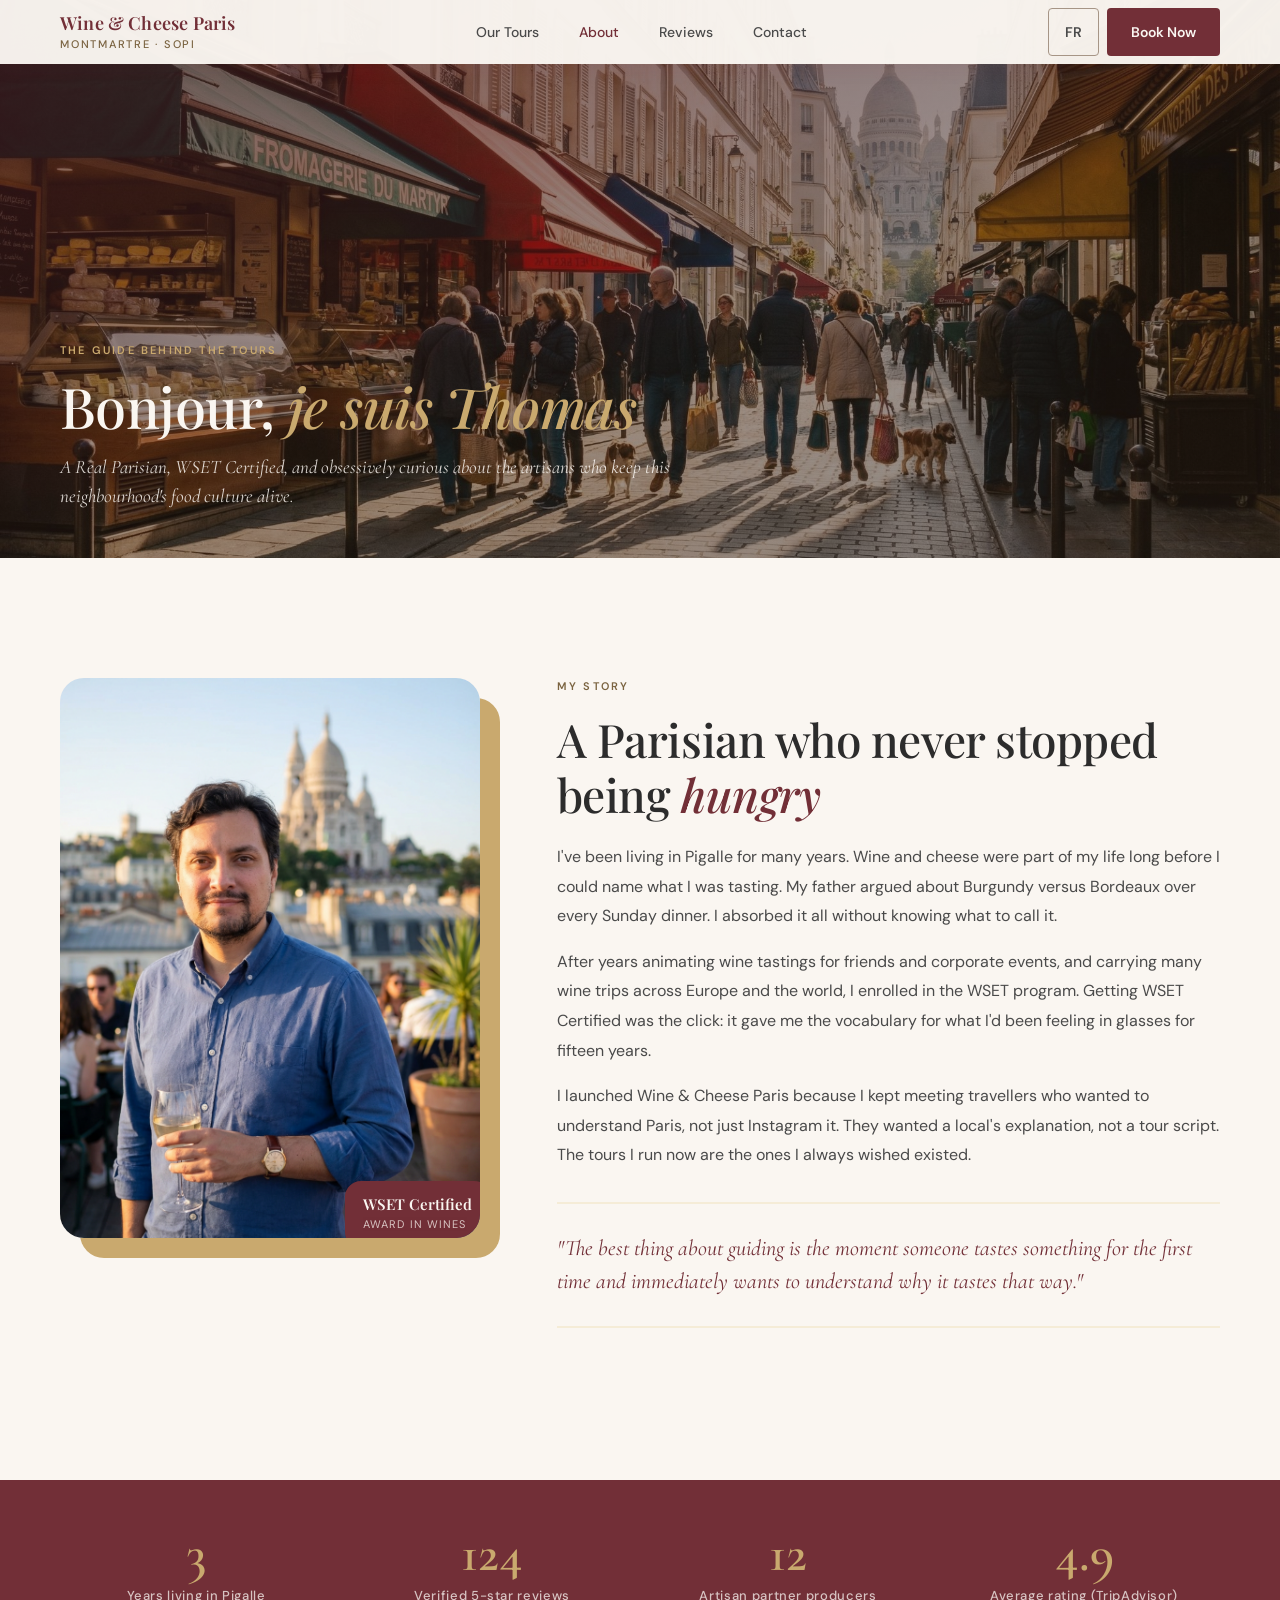
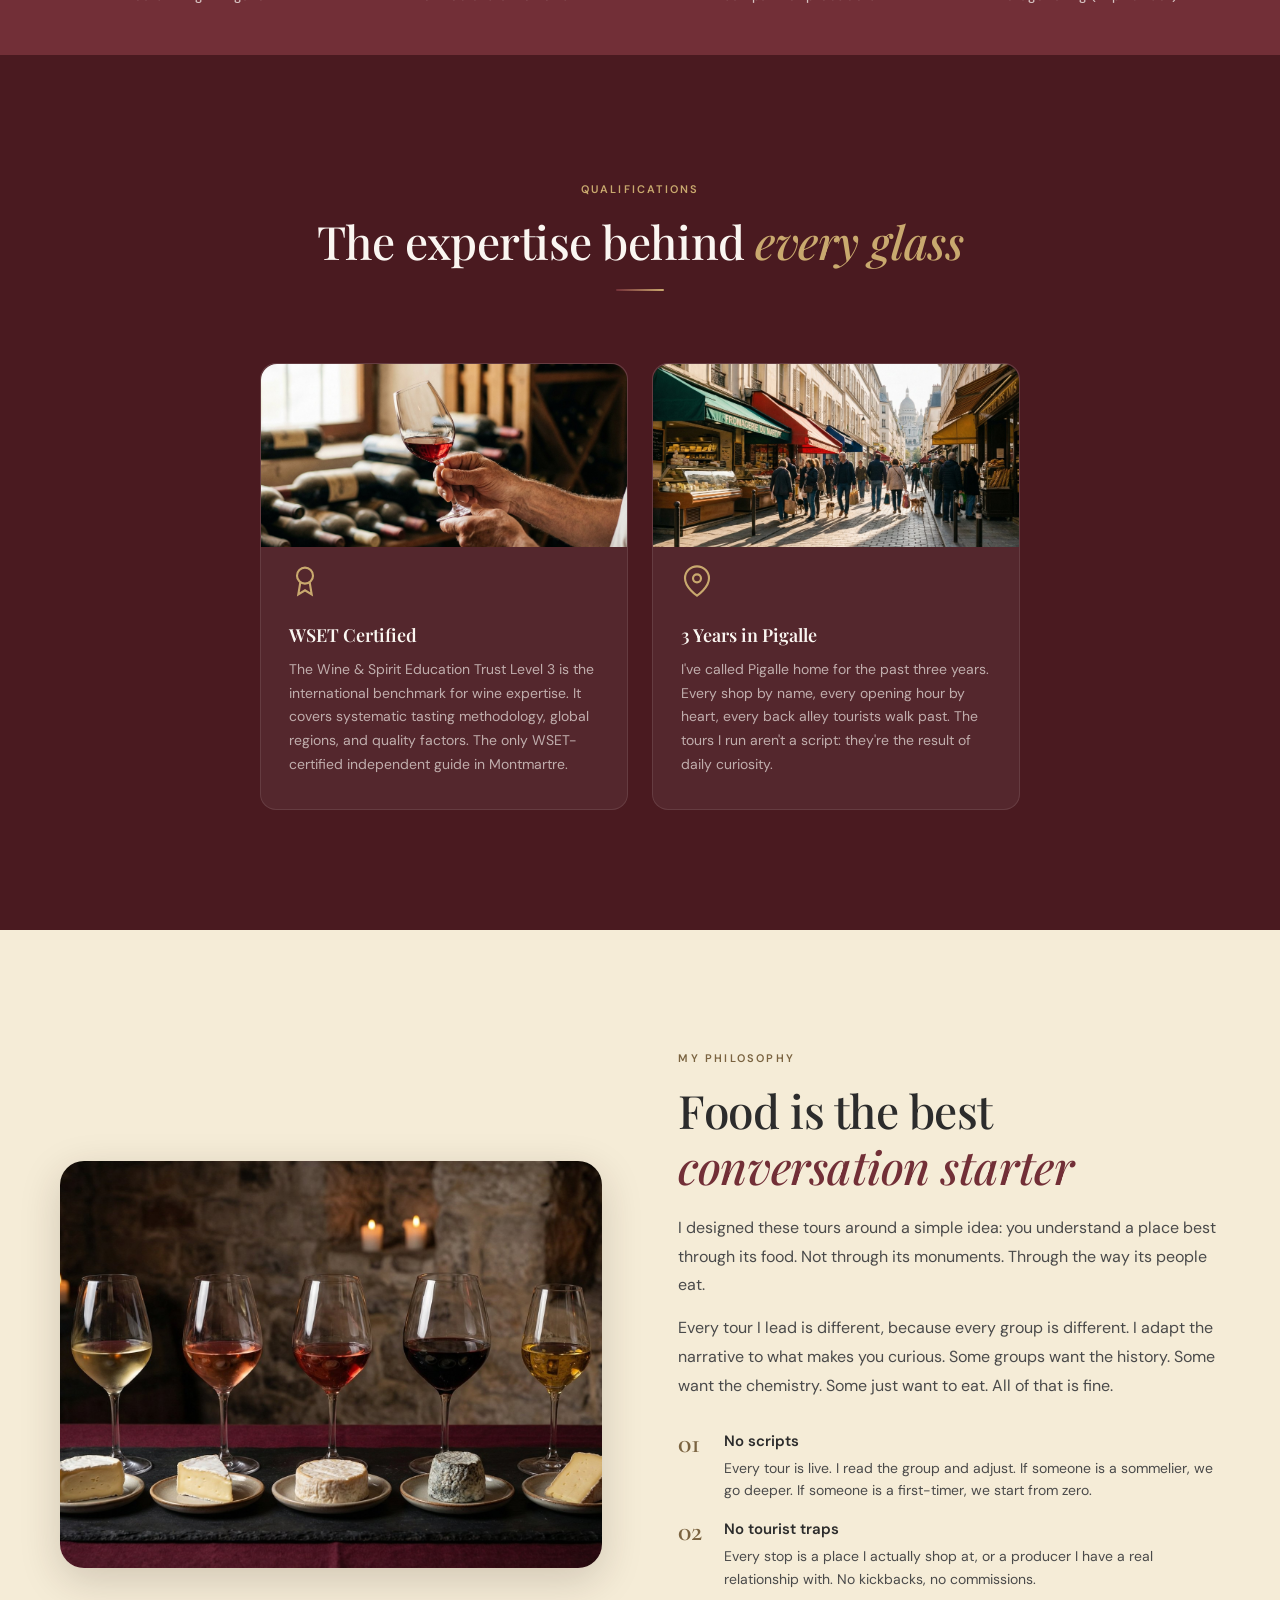
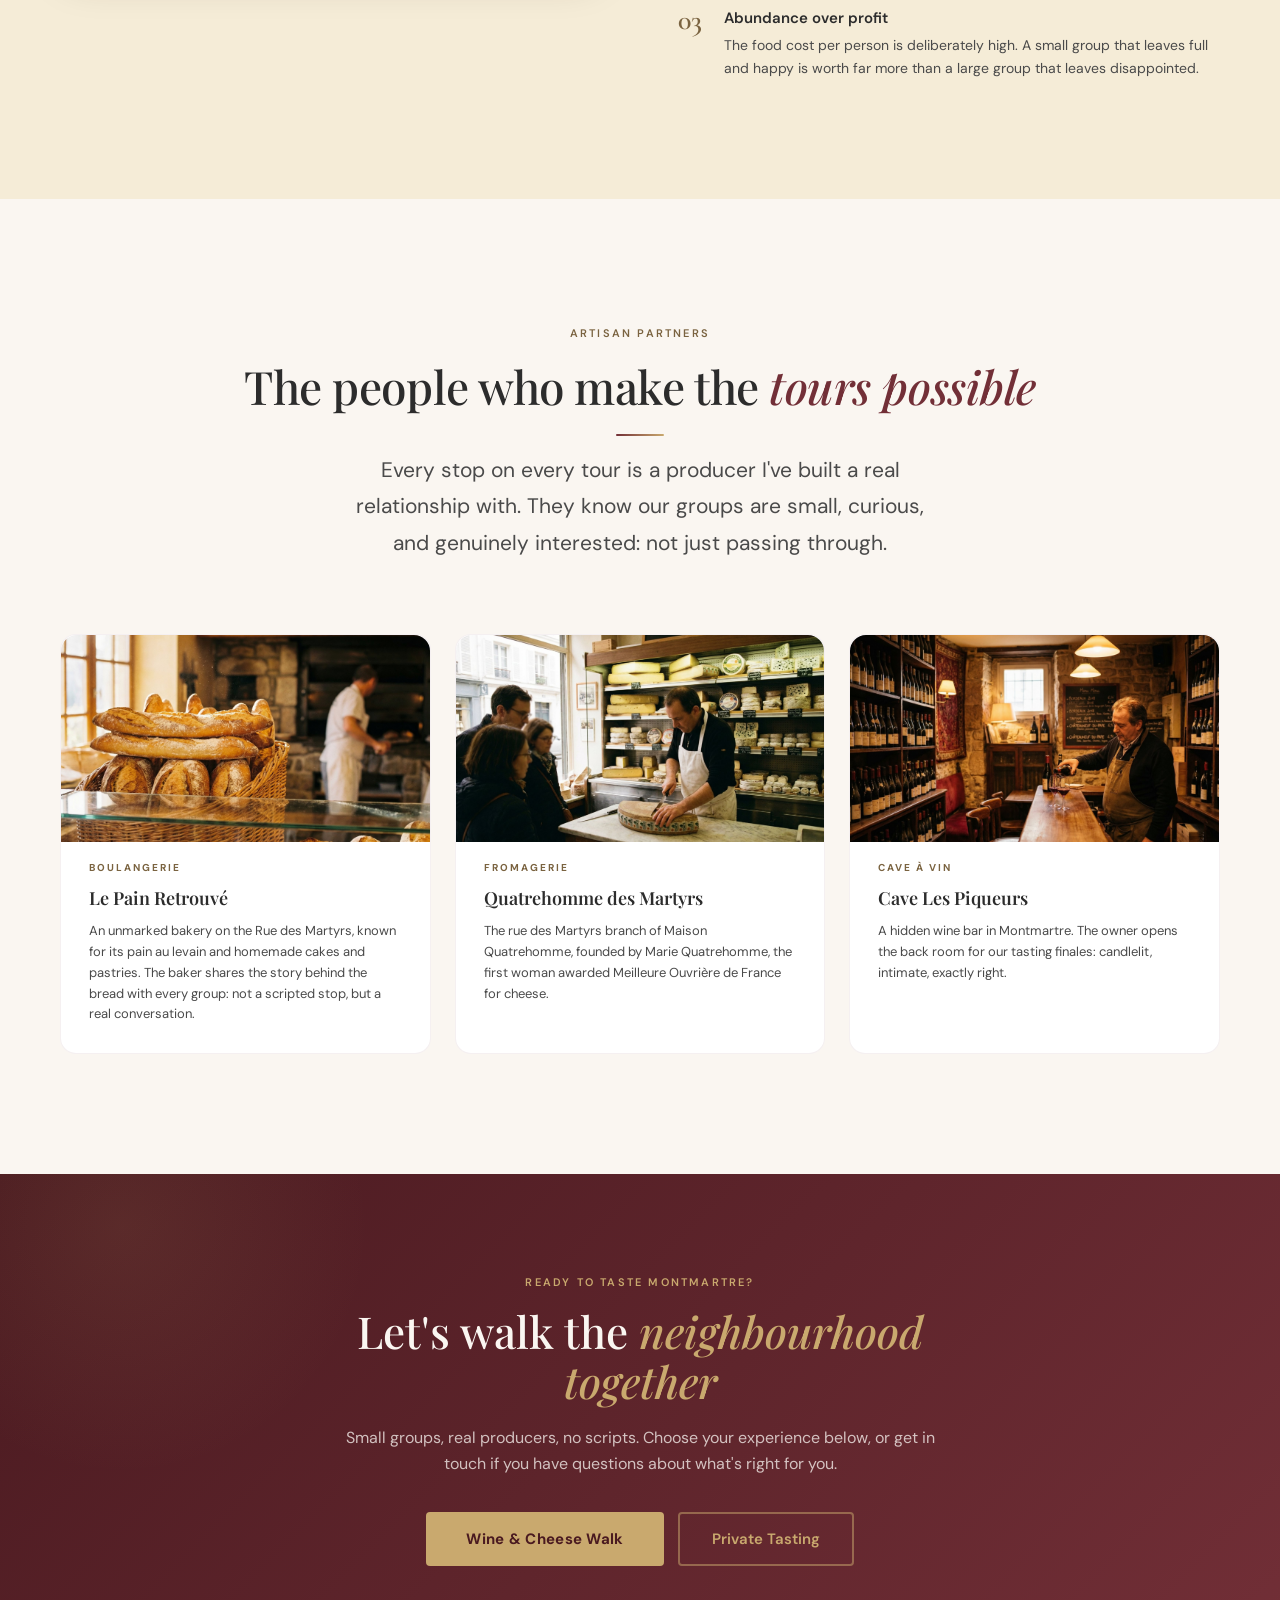
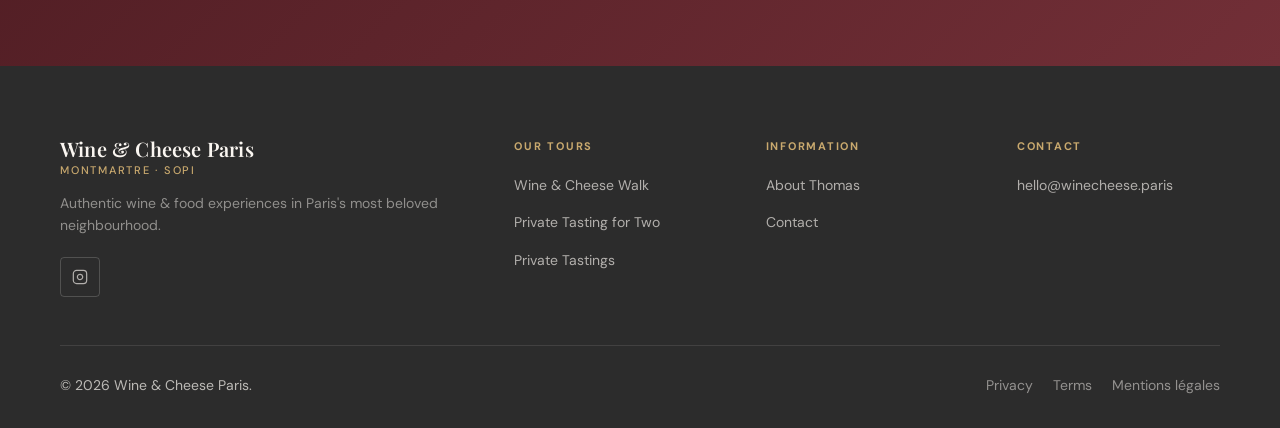
==== commit 89a165d4: "refactor(design): index.html consomme le systeme au lieu de le recopier index.html ne chargeait pas " ====
--- a/about.html
+++ b/about.html
@@ -11,6 +11,7 @@
 <title>About Thomas, Wine & Cheese Paris</title>
 <meta name="description" content="Thomas is a Real Parisian, WSET Certified guide who has been living in Pigalle for many years. He leads intimate wine & cheese tours in Montmartre and SoPi.">
 <link href="https://fonts.googleapis.com/css2?family=Playfair+Display:ital,wght@0,400;0,500;0,600;0,700;1,400;1,500&family=DM+Sans:ital,opsz,wght@0,9..40,400;0,9..40,500;0,9..40,600;0,9..40,700;1,9..40,400&family=Cormorant+Garamond:ital,wght@0,400;0,500;0,600;1,400;1,500;1,600&display=swap" rel="stylesheet">
+<link rel="stylesheet" href="tokens.css">
 <link rel="stylesheet" href="shared.css">
 <style>
 .about-hero-img { background-image: url('images/rue-martyrs.jpg'); background-position: center 40%; }
--- a/tokens.css
+++ b/tokens.css
@@ -0,0 +1,160 @@
+/* ════════════════════════════════════════════════════════════════════
+   tokens.css · le socle du systeme de design Wine & Cheese Paris
+   ────────────────────────────────────────────────────────────────────
+   Un seul endroit ou vivent les valeurs. Toute page charge ce fichier
+   avant shared.css. Aucune valeur de ce fichier ne se redefinit ailleurs.
+
+   Regle : une couleur, une taille de texte ou un espacement ecrit en dur
+   dans une page est un bug, pas un choix. Les seules exceptions admises
+   sont documentees en fin de fichier.
+
+   Pose le 7 aout 2026, sprint 1, pole design.
+   Les echelles ne sont pas inventees : elles sont derivees de l'inventaire
+   des valeurs reellement employees sur les six pages. Voir
+   07-design/systeme/INVENTAIRE-AVANT.md
+   ════════════════════════════════════════════════════════════════════ */
+
+:root {
+
+  /* ─── COULEURS ────────────────────────────────────────────────────
+     Actif de marque. Tout changement ici remonte en DECISION.        */
+
+  --wine:        #722F37;
+  --wine-rgb:    114,47,55;
+  --dark-wine:   #4A1A20;
+  --gold:        #C9A96E;
+  --gold-hover:  #B8924D;   /* etat survol de --gold. Etait en dur 8 fois */
+  --gold-text:   #7A6340;   /* --gold assombri pour atteindre AA sur --cream */
+  --light-gold:  #F5ECD7;
+  --cream:       #FAF6F1;
+  --charcoal:    #2C2C2C;
+  --slate:       #4A4A4A;
+  --stone:       #A69586;
+  --white:       #FFFFFF;
+
+  /* ─── FAMILLES TYPOGRAPHIQUES ─────────────────────────────────────
+     Actif de marque. Tout changement ici remonte en DECISION.        */
+
+  --ff-display: 'Playfair Display', Georgia, serif;
+  --ff-body:    'DM Sans', 'Helvetica Neue', sans-serif;
+  --ff-accent:  'Cormorant Garamond', Garamond, serif;
+
+  /* ─── ECHELLE TYPOGRAPHIQUE, TAILLES FIXES ────────────────────────
+     Sept pas. Remplace vingt et une tailles fixes distinctes.
+     Le header du site passait de 18, 14, 13, 12, 11 et 10 px a trois pas. */
+
+  --text-2xs:  11px;   /* surtitres et etiquettes en capitales */
+  --text-xs:   12px;   /* mentions legales, fil d'Ariane */
+  --text-sm:   14px;   /* navigation, liens de pied de page, meta */
+  --text-md:   16px;   /* corps de texte */
+  --text-base: 15px;   /* libelles de boutons, volontairement entre sm et md */
+  --text-lg:   18px;   /* chapo court, logo principal */
+  --text-xl:   20px;   /* intertitre de bloc */
+  --text-2xl:  24px;   /* titre de carte */
+
+  /* ─── ECHELLE TYPOGRAPHIQUE, TAILLES FLUIDES ──────────────────────
+     Huit rampes nommees par role, pas par niveau de titre : le meme mot
+     n'a pas la meme taille selon qu'il ouvre une page ou une carte.
+     Remplace dix-neuf clamp() distincts, dont quatre visuellement
+     indiscernables (26/3.5/42, 25/3.7/42, 26/3.6/40, 26/3.5/38).     */
+
+  --text-hero-xl:    clamp(84px, 10vw, 140px); /* mot ou chiffre geant */
+  --text-hero:       clamp(40px, 7vw, 80px);   /* titre de heros d'accueil */
+  --text-page-title: clamp(30px, 5vw, 56px);   /* titre de heros de page interieure */
+  --text-section:    clamp(28px, 4vw, 46px);   /* titre de section */
+  --text-block:      clamp(22px, 3vw, 32px);   /* titre de bloc */
+  --text-card:       clamp(20px, 2.4vw, 26px); /* titre de carte */
+  --text-lead:       clamp(17px, 2vw, 21px);   /* chapo */
+  --text-lead-sm:    clamp(15px, 1.8vw, 19px); /* chapo secondaire, accent italique */
+
+  /* ─── GRAISSES ────────────────────────────────────────────────────  */
+
+  --weight-normal:   400;
+  --weight-medium:   500;
+  --weight-semibold: 600;
+  --weight-bold:     700;
+
+  /* ─── INTERLIGNES ─────────────────────────────────────────────────  */
+
+  --leading-none:    1;
+  --leading-tight:   1.1;    /* titres de heros */
+  --leading-snug:    1.2;    /* titres de section */
+  --leading-normal:  1.5;    /* chapo */
+  --leading-relaxed: 1.6;    /* corps */
+  --leading-loose:   1.75;   /* corps long, paragraphes de description */
+
+  /* ─── APPROCHES ───────────────────────────────────────────────────  */
+
+  --tracking-tight:   -0.01em;  /* grands titres */
+  --tracking-normal:  0;
+  --tracking-wide:    0.02em;   /* libelles de boutons */
+  --tracking-caps:    0.16em;   /* petites capitales */
+  --tracking-caps-lg: 0.2em;    /* surtitres, capitales tres espacees */
+
+  /* ─── ECHELLE D'ESPACEMENT ────────────────────────────────────────
+     Grille de 4 px jusqu'a 32, puis pas de 8, puis pas de 16.
+     Quatorze pas, cales sur les valeurs les plus employees du site :
+     20 px (69 emplois), 28 px (50), 16 px (43), 24 px (28), 12 px (24).
+     C'est une echelle qui epouse le design existant, pas qui le refait. */
+
+  --space-4xs:   4px;
+  --space-3xs:   8px;
+  --space-2xs:  12px;
+  --space-xs:   16px;
+  --space-sm:   20px;
+  --space-md:   24px;
+  --space-lg:   28px;
+  --space-xl:   32px;
+  --space-2xl:  40px;
+  --space-3xl:  48px;
+  --space-4xl:  64px;
+  --space-5xl:  80px;
+  --space-6xl:  96px;
+  --space-7xl: 120px;
+
+  /* ─── ESPACEMENTS FLUIDES ─────────────────────────────────────────
+     Quatre rampes nommees. Remplace vingt-sept clamp() d'espacement
+     distincts, dont clamp(20px,5vw,60px) ecrit de deux facons
+     differentes et employe dix-neuf fois : c'est la gouttiere de page. */
+
+  --gutter:       clamp(20px, 5vw, 60px);     /* marge laterale de page */
+  --space-section: clamp(64px, 10vw, 120px);  /* respiration verticale de section */
+  --space-block:  clamp(40px, 6vw, 72px);     /* entre un en-tete et son contenu */
+  --space-group:  clamp(24px, 3.4vw, 48px);   /* entre deux blocs d'un meme groupe */
+
+  /* ─── FORMES, OMBRES, MOUVEMENT ───────────────────────────────────  */
+
+  --radius-sm: 4px;
+  --radius-md: 8px;
+  --radius-lg: 16px;
+  --radius-xl: 24px;
+
+  --shadow-card:  0 4px 24px rgba(44,28,20,0.10);
+  --shadow-hover: 0 12px 40px rgba(44,28,20,0.18);
+  --shadow-gold-sm: 0 4px 16px rgba(201,169,110,0.40);
+  --shadow-gold-md: 0 8px 28px rgba(201,169,110,0.45);
+
+  --transition: 220ms ease;
+
+  /* ─── ACCESSIBILITE ───────────────────────────────────────────────  */
+
+  --touch-min: 48px;   /* cible tactile minimale, WCAG 2.1 AA. Ne pas baisser. */
+}
+
+/* ════════════════════════════════════════════════════════════════════
+   HORS ECHELLE, ET ASSUME
+   ────────────────────────────────────────────────────────────────────
+   Trois familles de valeurs restent ecrites en dur, par choix :
+
+   1. Les epaisseurs de trait (1px, 2px, 3px) : ce sont des bordures et
+      des filets, pas des espacements. Les mettre sur l'echelle
+      d'espacement melangerait deux choses qui n'ont rien a voir.
+   2. Les micro-ecarts intra-composant sous 12 px (5px, 6px, 10px) :
+      ecart entre une icone et son libelle, entre deux barres d'un menu
+      hamburger. Les caler sur la grille casserait des alignements
+      optiques sans rien apporter au rythme vertical de la page.
+   3. Les valeurs en unites relatives (1rem, %, vw, vh) : elles repondent
+      au conteneur, pas a l'echelle.
+
+   Tout le reste passe par un token. Un px en dur ailleurs se corrige.
+   ════════════════════════════════════════════════════════════════════ */
--- a/shared.css
+++ b/shared.css
@@ -1,114 +1,130 @@
-/* ─── DESIGN TOKENS — shared.css ────────────────────────────────── */
-:root {
-  --wine: #722F37;
-  --cream: #FAF6F1;
-  --gold: #C9A96E;
-  --gold-text: #7A6340;
-  --charcoal: #2C2C2C;
-  --slate: #4A4A4A;
-  --dark-wine: #4A1A20;
-  --light-gold: #F5ECD7;
-  --stone: #A69586;
-  --white: #FFFFFF;
-  --ff-display: 'Playfair Display', Georgia, serif;
-  --ff-body: 'DM Sans', 'Helvetica Neue', sans-serif;
-  --ff-accent: 'Cormorant Garamond', Garamond, serif;
-  --radius-sm: 4px; --radius-md: 8px; --radius-lg: 16px; --radius-xl: 24px;
-  --shadow-card: 0 4px 24px rgba(44,28,20,0.10);
-  --shadow-hover: 0 12px 40px rgba(44,28,20,0.18);
-  --transition: 220ms ease;
-  --touch-min: 48px;
-}
+/* ════════════════════════════════════════════════════════════════════
+   shared.css · les composants communs aux six pages
+   ────────────────────────────────────────────────────────────────────
+   Depend de tokens.css, qui doit etre charge avant :
+
+     <link rel="stylesheet" href="tokens.css">
+     <link rel="stylesheet" href="shared.css">
+
+   Aucune valeur en dur ici. Si une valeur manque a l'echelle, elle
+   s'ajoute dans tokens.css, elle ne s'ecrit pas ici.
+
+   Les dimensions de composant (hauteur d'un bouton, largeur d'un
+   conteneur, epaisseur d'un filet) restent en px : ce sont des mesures
+   d'objet, pas des espacements. Voir la note en fin de tokens.css.
+   ════════════════════════════════════════════════════════════════════ */
+
+/* ─── RESET & BASE ────────────────────────────────────────────────── */
 *, *::before, *::after { margin: 0; padding: 0; box-sizing: border-box; }
 html { scroll-behavior: smooth; }
-body { font-family: var(--ff-body); color: var(--charcoal); background: var(--cream); overflow-x: hidden; line-height: 1.6; }
+body { font-family: var(--ff-body); color: var(--charcoal); background: var(--cream); overflow-x: hidden; line-height: var(--leading-relaxed); }
 img { display: block; max-width: 100%; }
 a { color: inherit; text-decoration: none; }
+
+/* ─── ACCESSIBILITE ───────────────────────────────────────────────── */
 .sr-only { position:absolute;width:1px;height:1px;padding:0;margin:-1px;overflow:hidden;clip:rect(0,0,0,0);white-space:nowrap;border:0; }
-.skip-link { position:absolute;top:-100%;left:1rem;background:var(--wine);color:var(--cream);padding:12px 24px;z-index:9999;font-size:14px;font-weight:600;border-radius:0 0 var(--radius-md) var(--radius-md);transition:top var(--transition); }
+.skip-link { position:absolute;top:-100%;left:1rem;background:var(--wine);color:var(--cream);padding:var(--space-2xs) var(--space-md);z-index:9999;font-size:var(--text-sm);font-weight:var(--weight-semibold);border-radius:0 0 var(--radius-md) var(--radius-md);transition:top var(--transition); }
 .skip-link:focus { top:0; }
 *:focus-visible { outline:3px solid var(--wine);outline-offset:3px; }
 
-/* ─── HEADER ─────────────────────────── */
-.site-header { position:fixed;top:0;left:0;right:0;z-index:100;display:flex;align-items:center;justify-content:space-between;padding:0 clamp(20px,5vw,60px);height:72px;background:transparent;transition:background var(--transition),box-shadow var(--transition),height var(--transition); }
-.site-header.scrolled { background:rgba(250,246,241,0.97);box-shadow:0 1px 20px rgba(114,47,55,0.10);height:64px;backdrop-filter:blur(12px); }
-.site-header.solid { background:rgba(250,246,241,0.97);box-shadow:0 1px 20px rgba(114,47,55,0.10);height:64px; }
-.logo { display:flex;flex-direction:column;gap:5px; }
-.logo-main { font-family:var(--ff-display);font-size:18px;font-weight:600;color:var(--cream);line-height:1.1;transition:color var(--transition);letter-spacing:0.01em; }
-.logo-sub { font-family:var(--ff-body);font-size:10px;font-weight:500;letter-spacing:0.18em;text-transform:uppercase;color:var(--gold);line-height:1;transition:color var(--transition); }
+/* ─── HEADER ──────────────────────────────────────────────────────── */
+.site-header { position:fixed;top:0;left:0;right:0;z-index:100;display:flex;align-items:center;justify-content:space-between;padding:0 var(--gutter);height:72px;background:transparent;transition:background var(--transition),box-shadow var(--transition),height var(--transition); }
+.site-header.scrolled { background:rgba(250,246,241,0.97);box-shadow:0 1px 20px rgba(var(--wine-rgb),0.10);height:64px;backdrop-filter:blur(12px); }
+.site-header.solid { background:rgba(250,246,241,0.97);box-shadow:0 1px 20px rgba(var(--wine-rgb),0.10);height:64px; }
+
+.logo { display:flex;flex-direction:column;gap:5px;text-decoration:none; }
+.logo-main { font-family:var(--ff-display);font-size:var(--text-lg);font-weight:var(--weight-semibold);color:var(--cream);line-height:var(--leading-tight);transition:color var(--transition);letter-spacing:0.01em; }
+.logo-sub { font-family:var(--ff-body);font-size:var(--text-2xs);font-weight:var(--weight-medium);letter-spacing:var(--tracking-caps);text-transform:uppercase;color:var(--gold);line-height:var(--leading-none);transition:color var(--transition); }
 .site-header.scrolled .logo-main, .site-header.solid .logo-main { color:var(--wine); }
 .site-header.scrolled .logo-sub, .site-header.solid .logo-sub { color:var(--gold-text); }
-.main-nav { display:flex;align-items:center;gap:8px; }
-.nav-link { font-size:14px;font-weight:500;color:rgba(250,246,241,0.92);padding:8px 14px;border-radius:var(--radius-sm);transition:color var(--transition),background var(--transition);min-height:var(--touch-min);display:flex;align-items:center; }
+
+.main-nav { display:flex;align-items:center;gap:var(--space-3xs); }
+.nav-link { font-family:var(--ff-body);font-size:var(--text-sm);font-weight:var(--weight-medium);color:rgba(250,246,241,0.92);padding:var(--space-3xs) var(--space-xs);border-radius:var(--radius-sm);transition:color var(--transition),background var(--transition);min-height:var(--touch-min);display:flex;align-items:center; }
 .nav-link:hover { color:var(--gold);background:rgba(250,246,241,0.08); }
 .nav-link.active { color:var(--gold); }
 .site-header.scrolled .nav-link, .site-header.solid .nav-link { color:var(--slate); }
-.site-header.scrolled .nav-link:hover, .site-header.solid .nav-link:hover { color:var(--wine);background:rgba(114,47,55,0.07); }
+.site-header.scrolled .nav-link:hover, .site-header.solid .nav-link:hover { color:var(--wine);background:rgba(var(--wine-rgb),0.07); }
 .site-header.scrolled .nav-link.active, .site-header.solid .nav-link.active { color:var(--wine); }
-.nav-right { display:flex;align-items:center;gap:8px; }
-.lang-toggle { font-size:13px;font-weight:600;color:rgba(250,246,241,0.7);background:rgba(255,255,255,0.12);border:1px solid rgba(255,255,255,0.25);padding:6px 14px;border-radius:var(--radius-sm);cursor:pointer;transition:all var(--transition);min-height:var(--touch-min);min-width:var(--touch-min);font-family:var(--ff-body); }
+
+.nav-right { display:flex;align-items:center;gap:var(--space-3xs); }
+.lang-toggle { font-family:var(--ff-body);font-size:var(--text-sm);font-weight:var(--weight-semibold);color:rgba(250,246,241,0.7);background:rgba(255,255,255,0.12);border:1px solid rgba(255,255,255,0.25);padding:var(--space-3xs) var(--space-xs);border-radius:var(--radius-sm);cursor:pointer;transition:all var(--transition);min-height:var(--touch-min);min-width:var(--touch-min); }
 .lang-toggle:hover { background:rgba(255,255,255,0.22);color:var(--cream); }
 .site-header.scrolled .lang-toggle, .site-header.solid .lang-toggle { color:var(--slate);background:transparent;border-color:var(--stone); }
-.site-header.scrolled .lang-toggle:hover, .site-header.solid .lang-toggle:hover { border-color:var(--wine);color:var(--wine);background:rgba(114,47,55,0.05); }
-.btn-book-nav { background:var(--gold);color:var(--dark-wine);font-family:var(--ff-body);font-size:14px;font-weight:600;padding:0 22px;height:44px;border-radius:var(--radius-sm);border:none;cursor:pointer;transition:background var(--transition),transform var(--transition);min-height:var(--touch-min);white-space:nowrap; }
-.btn-book-nav:hover { background:#b8924d;transform:translateY(-1px); }
+.site-header.scrolled .lang-toggle:hover, .site-header.solid .lang-toggle:hover { border-color:var(--wine);color:var(--wine);background:rgba(var(--wine-rgb),0.05); }
+
+.btn-book-nav { background:var(--gold);color:var(--dark-wine);font-family:var(--ff-body);font-size:var(--text-sm);font-weight:var(--weight-semibold);padding:0 var(--space-md);height:44px;border-radius:var(--radius-sm);border:none;cursor:pointer;transition:background var(--transition),transform var(--transition),box-shadow var(--transition);min-height:var(--touch-min);white-space:nowrap; }
+.btn-book-nav:hover { background:var(--gold-hover);transform:translateY(-1px);box-shadow:var(--shadow-gold-sm); }
+.btn-book-nav:active { transform:translateY(0); }
 .site-header.scrolled .btn-book-nav, .site-header.solid .btn-book-nav { background:var(--wine);color:var(--cream); }
 .site-header.scrolled .btn-book-nav:hover, .site-header.solid .btn-book-nav:hover { background:var(--dark-wine); }
-.nav-hamburger { display:none;background:none;border:none;cursor:pointer;padding:8px;min-height:var(--touch-min);min-width:var(--touch-min);align-items:center;justify-content:center;flex-direction:column;gap:5px; }
+
+.nav-hamburger { display:none;background:none;border:none;cursor:pointer;padding:var(--space-3xs);min-height:var(--touch-min);min-width:var(--touch-min);align-items:center;justify-content:center;flex-direction:column;gap:5px; }
 .nav-hamburger span { display:block;width:22px;height:2px;background:var(--cream);border-radius:2px;transition:all var(--transition); }
 .site-header.scrolled .nav-hamburger span, .site-header.solid .nav-hamburger span { background:var(--charcoal); }
 
-/* ─── PAGE HERO (inner pages) ────────── */
-.page-hero { position:relative;height:62vh;min-height:420px;display:flex;align-items:flex-end;justify-content:flex-start;overflow:hidden;padding:0 clamp(20px,5vw,60px) 56px; }
+/* ─── HEROS DE PAGE INTERIEURE ────────────────────────────────────── */
+.page-hero { position:relative;height:62vh;min-height:420px;display:flex;align-items:flex-end;justify-content:flex-start;overflow:hidden;padding:0 var(--gutter) var(--space-3xl); }
 .page-hero-image { position:absolute;inset:0;background-size:cover;background-position:center; }
 .page-hero-overlay { position:absolute;inset:0;background:linear-gradient(160deg,rgba(74,26,32,0.72) 0%,rgba(44,28,20,0.45) 60%,rgba(44,28,20,0.55) 100%); }
 .page-hero-content { position:relative;z-index:2;max-width:680px; }
-.page-hero-breadcrumb { display:flex;align-items:center;gap:8px;font-size:12px;font-weight:500;letter-spacing:0.14em;text-transform:uppercase;color:rgba(250,246,241,0.6);margin-bottom:16px; }
+.page-hero-breadcrumb { display:flex;align-items:center;gap:var(--space-3xs);font-size:var(--text-xs);font-weight:var(--weight-medium);letter-spacing:var(--tracking-caps);text-transform:uppercase;color:rgba(250,246,241,0.6);margin-bottom:var(--space-xs); }
 .page-hero-breadcrumb a { color:rgba(250,246,241,0.6);transition:color var(--transition); }
 .page-hero-breadcrumb a:hover { color:var(--gold); }
 .page-hero-breadcrumb span { color:rgba(250,246,241,0.3); }
-.page-hero-eyebrow { display:inline-flex;align-items:center;gap:10px;font-size:11px;font-weight:600;letter-spacing:0.22em;text-transform:uppercase;color:var(--gold);margin-bottom:16px; }
-.page-hero-title { font-family:var(--ff-display);font-size:clamp(32px,5vw,60px);font-weight:500;color:var(--cream);line-height:1.1;letter-spacing:-0.01em;margin-bottom:16px; }
+.page-hero-eyebrow { display:inline-flex;align-items:center;gap:10px;font-size:var(--text-2xs);font-weight:var(--weight-semibold);letter-spacing:var(--tracking-caps-lg);text-transform:uppercase;color:var(--gold);margin-bottom:var(--space-xs); }
+.page-hero-title { font-family:var(--ff-display);font-size:var(--text-page-title);font-weight:var(--weight-medium);color:var(--cream);line-height:var(--leading-tight);letter-spacing:var(--tracking-tight);margin-bottom:var(--space-xs); }
 .page-hero-title em { font-style:italic;color:var(--gold); }
-.page-hero-sub { font-family:var(--ff-accent);font-size:clamp(15px,1.8vw,19px);font-style:italic;color:rgba(250,246,241,0.85);line-height:1.5; }
+.page-hero-sub { font-family:var(--ff-accent);font-size:var(--text-lead-sm);font-style:italic;color:rgba(250,246,241,0.85);line-height:var(--leading-normal); }
 
-/* ─── SECTIONS ───────────────────────── */
-.section { padding:clamp(56px,8vw,100px) clamp(20px,5vw,60px); }
+/* ─── SECTIONS ────────────────────────────────────────────────────── */
+.section { padding:var(--space-section) var(--gutter); }
 .section-inner { max-width:1160px;margin:0 auto; }
-.section-header { text-align:center;margin-bottom:clamp(36px,5vw,64px); }
-.section-eyebrow { display:inline-block;font-size:11px;font-weight:600;letter-spacing:0.2em;text-transform:uppercase;color:var(--gold-text);margin-bottom:14px; }
-.section-title { font-family:var(--ff-display);font-size:clamp(26px,3.5vw,42px);font-weight:500;color:var(--charcoal);line-height:1.2;letter-spacing:-0.01em; }
+.section-header { text-align:center;margin-bottom:var(--space-block); }
+.section-eyebrow { display:inline-block;font-family:var(--ff-body);font-size:var(--text-2xs);font-weight:var(--weight-semibold);letter-spacing:var(--tracking-caps-lg);text-transform:uppercase;color:var(--gold-text);margin-bottom:var(--space-xs); }
+.section-title { font-family:var(--ff-display);font-size:var(--text-section);font-weight:var(--weight-medium);color:var(--charcoal);line-height:var(--leading-snug);letter-spacing:var(--tracking-tight); }
 .section-title em { font-style:italic;color:var(--wine); }
-.section-desc { margin-top:14px;font-size:16px;line-height:1.75;color:var(--slate);max-width:580px;margin-left:auto;margin-right:auto; }
-.divider { width:48px;height:2px;background:linear-gradient(90deg,var(--wine),var(--gold));margin:18px auto 0;border-radius:2px; }
+.section-desc { margin-top:var(--space-xs);font-size:var(--text-lead);line-height:var(--leading-loose);color:var(--slate);max-width:580px;margin-left:auto;margin-right:auto; }
+.divider { width:48px;height:2px;background:linear-gradient(90deg,var(--wine),var(--gold));margin:var(--space-sm) auto 0;border-radius:2px; }
 
-/* ─── BUTTONS ────────────────────────── */
-.btn-primary { background:var(--gold);color:var(--dark-wine);font-family:var(--ff-body);font-size:15px;font-weight:700;padding:0 36px;height:54px;border-radius:var(--radius-sm);border:none;cursor:pointer;transition:background var(--transition),transform var(--transition);min-height:var(--touch-min);letter-spacing:0.02em; }
-.btn-primary:hover { background:#b8924d;transform:translateY(-2px); }
-.btn-secondary { background:var(--wine);color:var(--cream);font-family:var(--ff-body);font-size:15px;font-weight:600;padding:0 36px;height:52px;border-radius:var(--radius-sm);border:none;cursor:pointer;transition:background var(--transition),transform var(--transition);min-height:var(--touch-min); }
+/* ─── BOUTONS ─────────────────────────────────────────────────────────
+   display:inline-flex et justify-content sont indispensables : ces
+   classes se posent aussi sur des <a>, et sans eux le libelle ne se
+   centre pas. about.html et contact.html corrigeaient le defaut avec un
+   attribut style= pose a la main sur la balise. Corrige ici, une fois. */
+.btn-primary { display:inline-flex;align-items:center;justify-content:center;text-decoration:none;background:var(--gold);color:var(--dark-wine);font-family:var(--ff-body);font-size:var(--text-base);font-weight:var(--weight-bold);padding:0 var(--space-2xl);height:54px;border-radius:var(--radius-sm);border:none;cursor:pointer;transition:background var(--transition),transform var(--transition),box-shadow var(--transition);min-height:var(--touch-min);letter-spacing:var(--tracking-wide); }
+.btn-primary:hover { background:var(--gold-hover);transform:translateY(-2px);box-shadow:var(--shadow-gold-md); }
+.btn-secondary { display:inline-flex;align-items:center;justify-content:center;text-decoration:none;background:var(--wine);color:var(--cream);font-family:var(--ff-body);font-size:var(--text-base);font-weight:var(--weight-semibold);padding:0 var(--space-2xl);height:52px;border-radius:var(--radius-sm);border:none;cursor:pointer;transition:background var(--transition),transform var(--transition);min-height:var(--touch-min); }
 .btn-secondary:hover { background:var(--dark-wine);transform:translateY(-2px); }
-.btn-outline-wine { background:transparent;color:var(--wine);font-family:var(--ff-body);font-size:15px;font-weight:600;padding:0 32px;height:52px;border-radius:var(--radius-sm);border:2px solid var(--wine);cursor:pointer;transition:all var(--transition);min-height:var(--touch-min); }
+.btn-outline-wine { display:inline-flex;align-items:center;justify-content:center;text-decoration:none;background:transparent;color:var(--wine);font-family:var(--ff-body);font-size:var(--text-base);font-weight:var(--weight-semibold);padding:0 var(--space-xl);height:52px;border-radius:var(--radius-sm);border:2px solid var(--wine);cursor:pointer;transition:all var(--transition);min-height:var(--touch-min); }
 .btn-outline-wine:hover { background:var(--wine);color:var(--cream); }
 
-/* ─── FOOTER ─────────────────────────── */
-.site-footer { background:var(--charcoal);color:rgba(250,246,241,0.7);padding:clamp(48px,6vw,80px) clamp(20px,5vw,60px) 32px; }
+/* ─── PIED DE PAGE ────────────────────────────────────────────────── */
+.site-footer { background:var(--charcoal);color:rgba(250,246,241,0.7);padding:var(--space-block) var(--gutter) var(--space-xl); }
 .footer-inner { max-width:1160px;margin:0 auto; }
-.footer-top { display:grid;grid-template-columns:2fr 1fr 1fr 1fr;gap:48px;margin-bottom:48px; }
-.footer-brand .logo-main { color:var(--cream);font-size:20px; }
+.footer-top { display:grid;grid-template-columns:2fr 1fr 1fr 1fr;gap:var(--space-3xl);margin-bottom:var(--space-3xl); }
+.footer-brand .logo-main { color:var(--cream);font-size:var(--text-xl); }
 .footer-brand .logo-sub { color:var(--gold); }
-.footer-tagline { font-size:14px;line-height:1.6;margin-top:16px;opacity:0.7; }
-.footer-col-title { font-size:11px;font-weight:700;letter-spacing:0.16em;text-transform:uppercase;color:var(--gold);margin-bottom:16px; }
-.footer-links { list-style:none;display:flex;flex-direction:column;gap:10px; }
-.footer-links a { font-size:14px;color:rgba(250,246,241,0.65);transition:color var(--transition); }
+.footer-tagline { font-size:var(--text-sm);line-height:var(--leading-relaxed);margin-top:var(--space-xs);opacity:0.7; }
+.footer-col-title { font-family:var(--ff-body);font-size:var(--text-2xs);font-weight:var(--weight-bold);letter-spacing:var(--tracking-caps);text-transform:uppercase;color:var(--gold);margin-bottom:var(--space-xs); }
+.footer-links { list-style:none;display:flex;flex-direction:column;gap:var(--space-2xs); }
+.footer-links a { font-size:var(--text-sm);color:rgba(250,246,241,0.65);transition:color var(--transition); }
 .footer-links a:hover { color:var(--cream); }
-.footer-social { display:flex;gap:12px;margin-top:20px; }
+.footer-social { display:flex;gap:var(--space-2xs);margin-top:var(--space-sm); }
 .social-link { width:40px;height:40px;border-radius:var(--radius-sm);border:1px solid rgba(250,246,241,0.18);display:flex;align-items:center;justify-content:center;color:rgba(250,246,241,0.65);transition:all var(--transition); }
 .social-link:hover { border-color:var(--gold);color:var(--gold); }
-.footer-bottom { padding-top:28px;border-top:1px solid rgba(250,246,241,0.1);display:flex;align-items:center;justify-content:space-between;flex-wrap:wrap;gap:12px; }
-.footer-copy { font-size:13px; }
-.footer-legal { display:flex;gap:20px; }
-.footer-legal a { font-size:13px;color:rgba(250,246,241,0.5);transition:color var(--transition); }
+.footer-bottom { padding-top:var(--space-lg);border-top:1px solid rgba(250,246,241,0.1);display:flex;align-items:center;justify-content:space-between;flex-wrap:wrap;gap:var(--space-2xs); }
+.footer-copy { font-size:var(--text-sm); }
+.footer-legal { display:flex;gap:var(--space-sm); }
+.footer-legal a { font-size:var(--text-sm);color:rgba(250,246,241,0.5);transition:color var(--transition); }
 .footer-legal a:hover { color:var(--cream); }
 
-@media (max-width:1024px) { .footer-top { grid-template-columns:1fr 1fr;gap:32px; } }
-@media (max-width:768px) { .main-nav { display:none; } .nav-hamburger { display:flex; } .footer-top { grid-template-columns:1fr;gap:24px; } .page-hero { height:52vh;min-height:360px; } }
+/* ─── RESPONSIVE ──────────────────────────────────────────────────── */
+@media (max-width:1024px) {
+  .footer-top { grid-template-columns:1fr 1fr;gap:var(--space-xl); }
+}
+@media (max-width:768px) {
+  .main-nav { display:none; }
+  .nav-hamburger { display:flex; }
+  .footer-top { grid-template-columns:1fr;gap:var(--space-lg); }
+  .page-hero { height:52vh;min-height:360px; }
+}
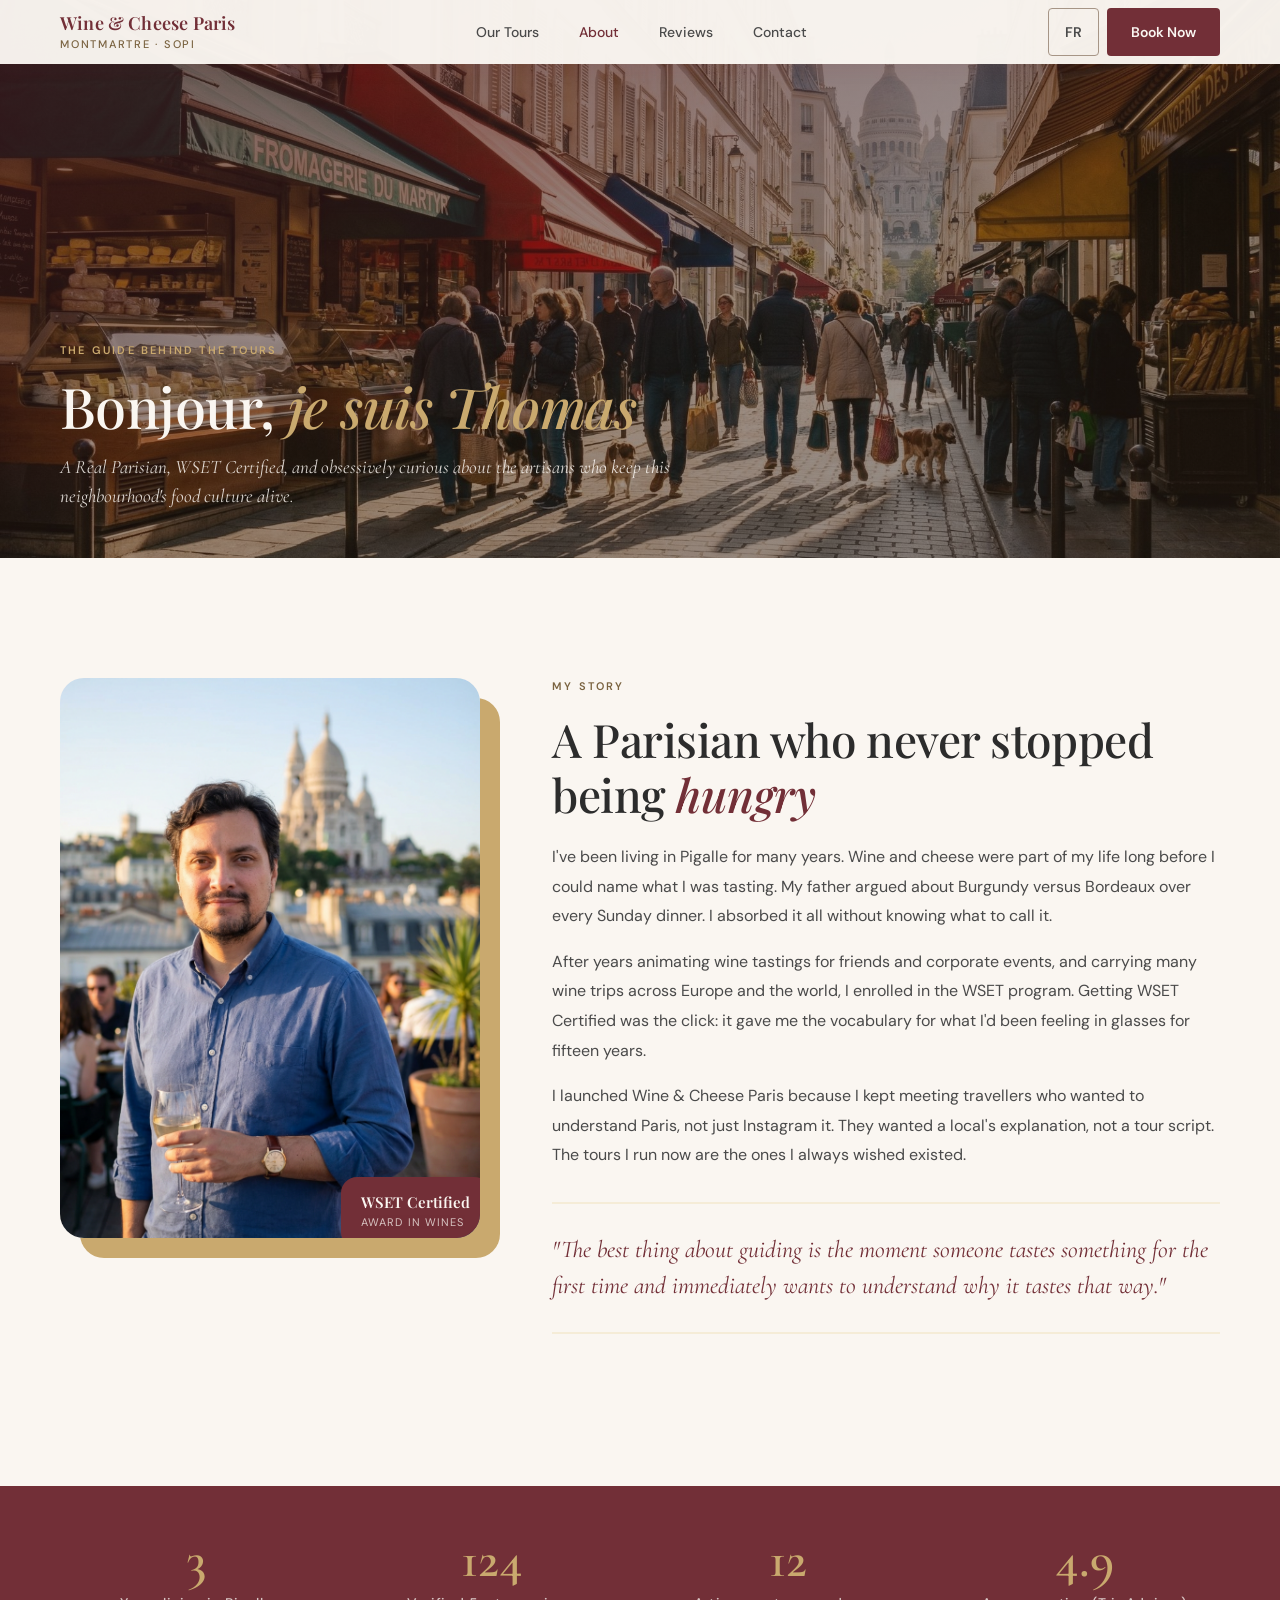
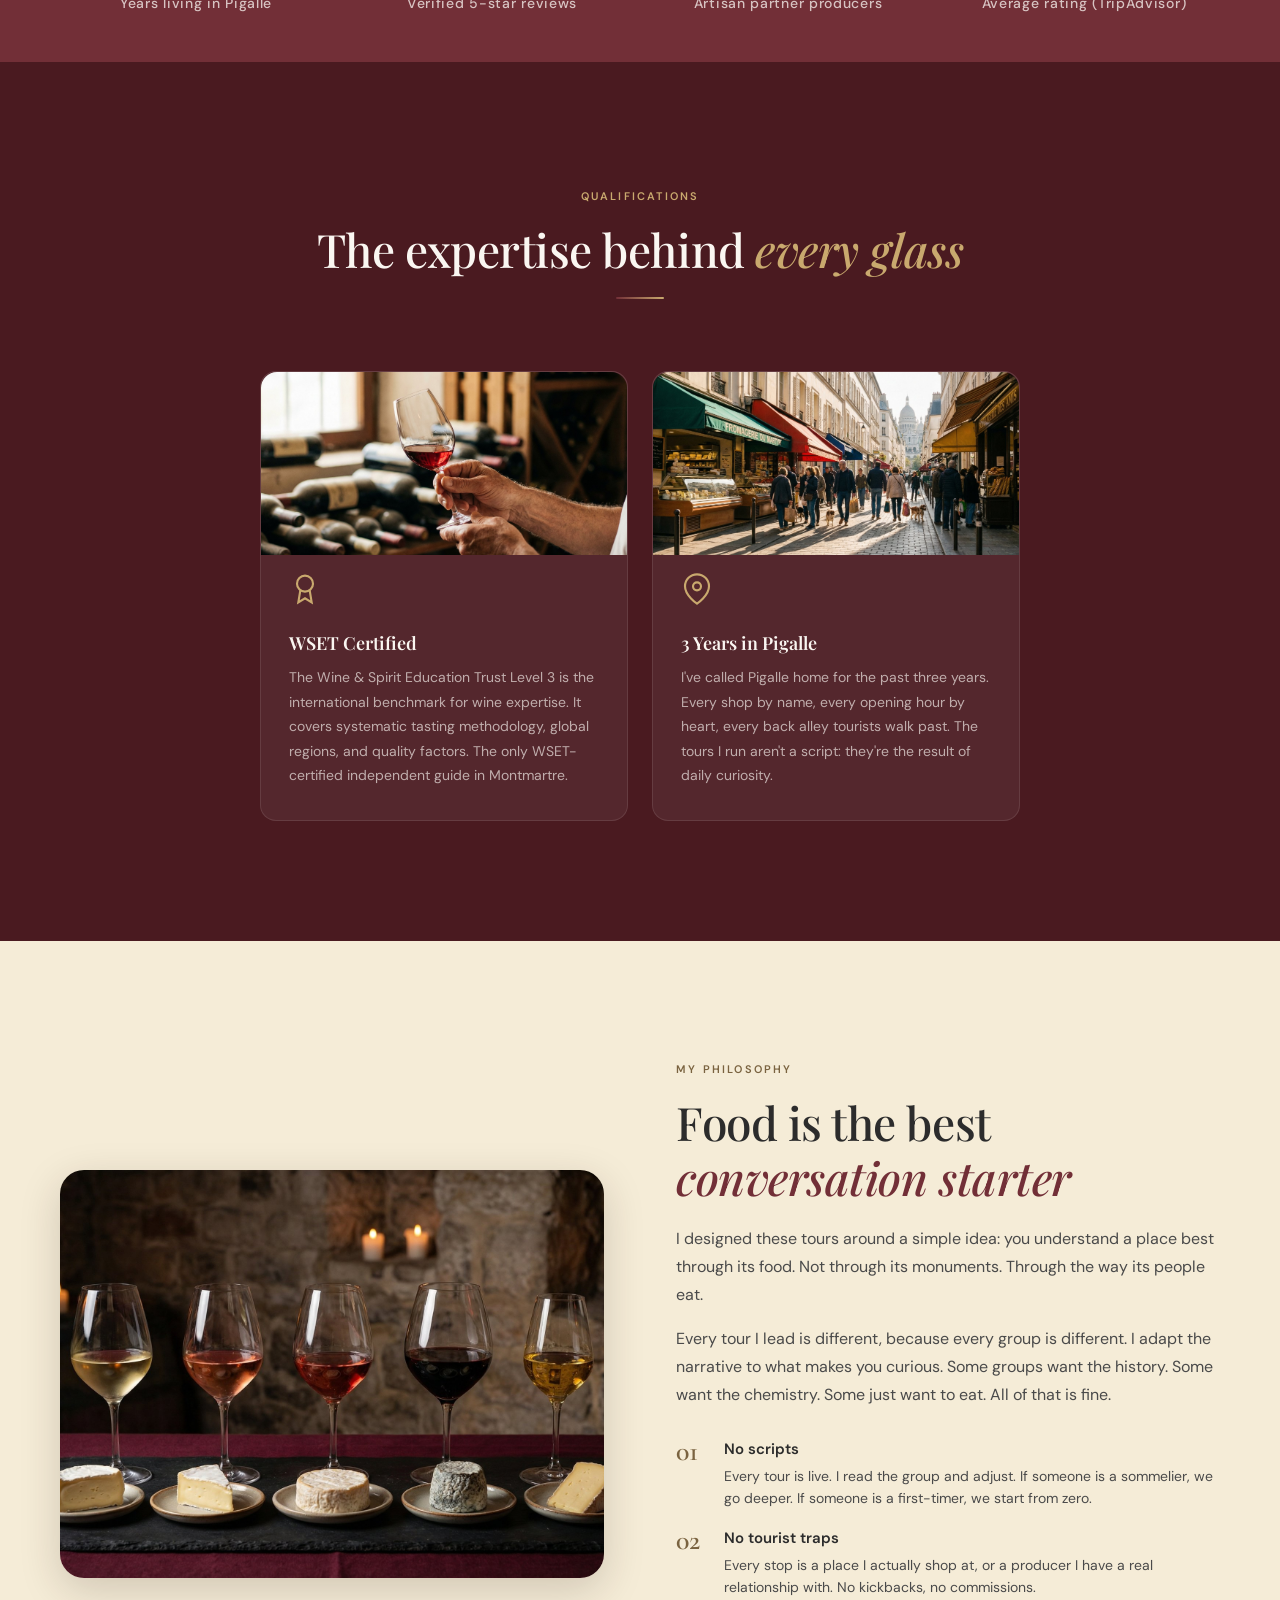
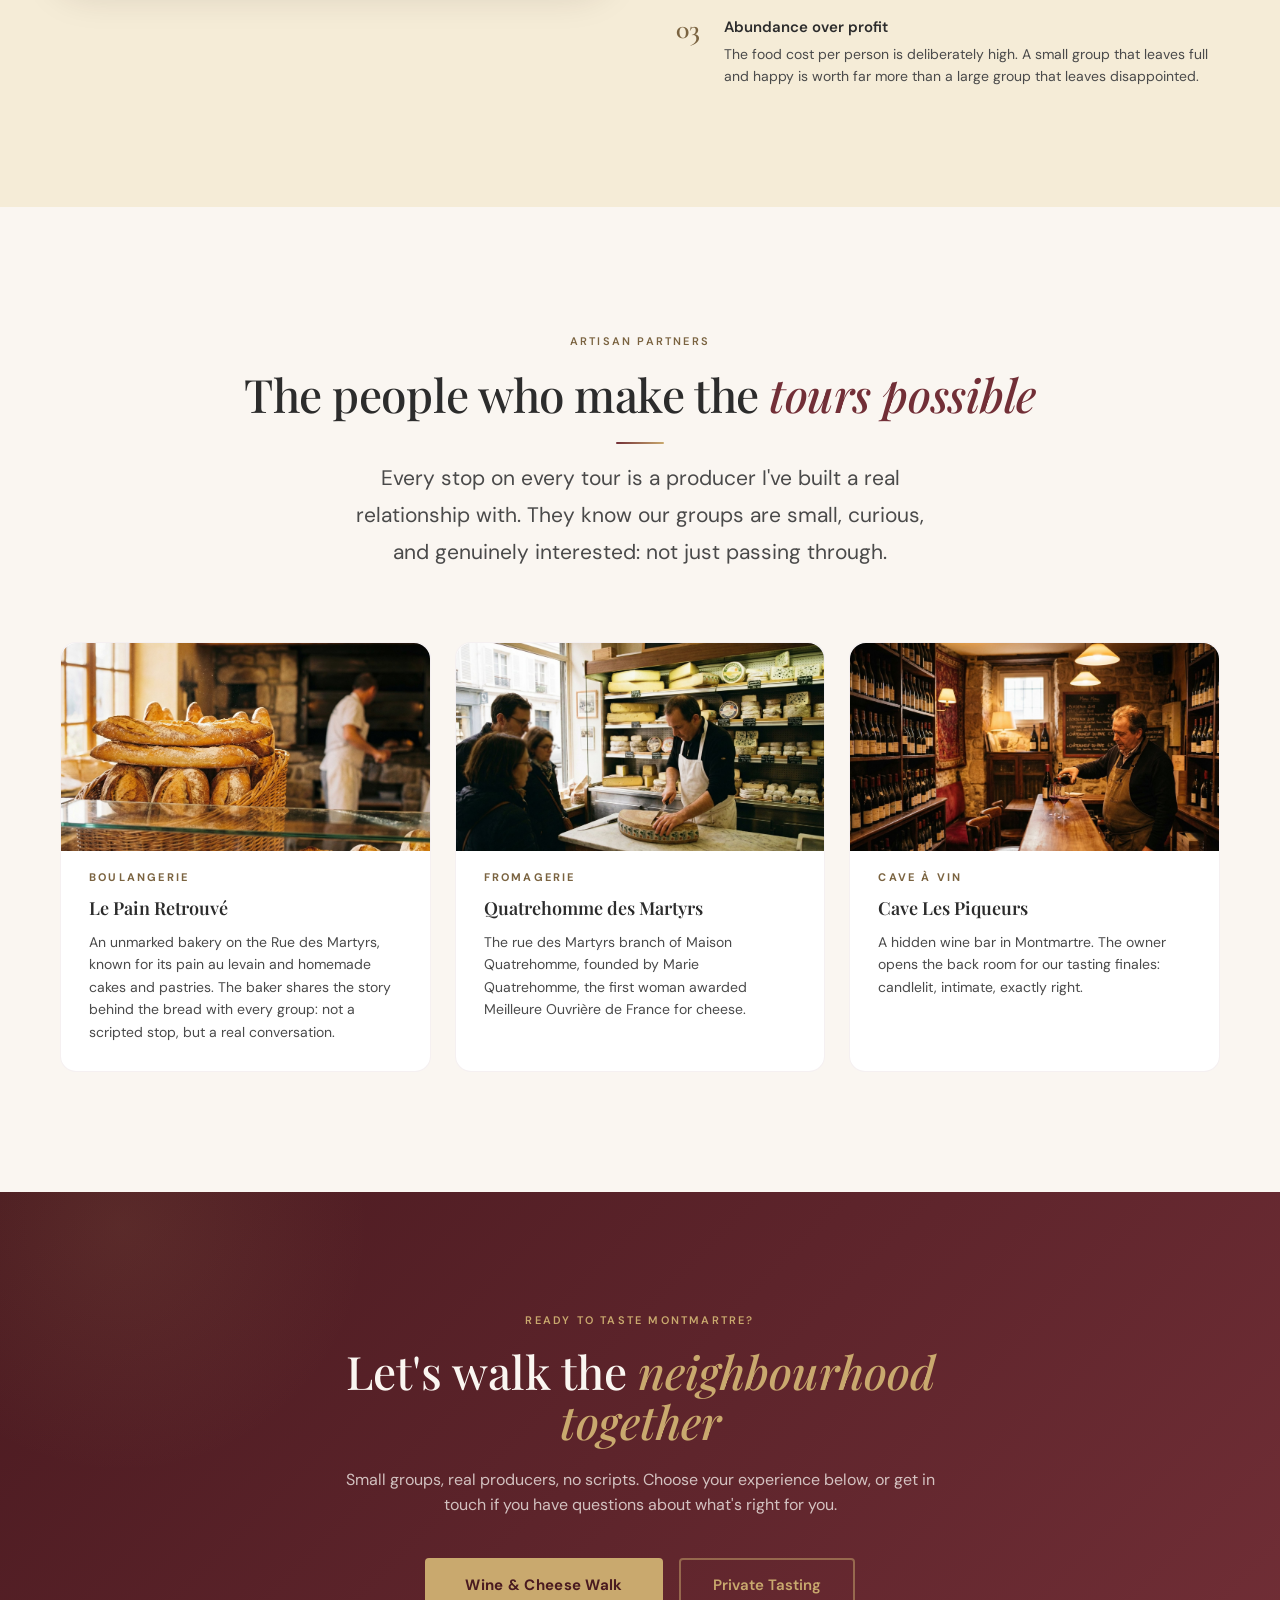
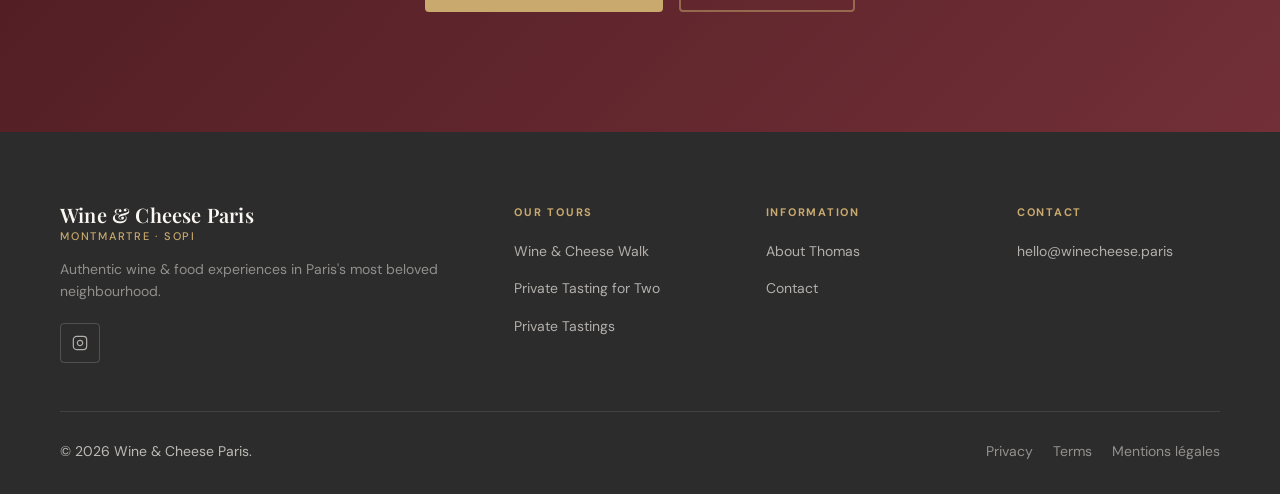
==== commit dc940c4b: "feat(design): pose les echelles d'espacement et de typographie D1 et D2 du backlog du pole. Les eche" ====
--- a/about.html
+++ b/about.html
@@ -14,73 +14,73 @@
 <link rel="stylesheet" href="tokens.css">
 <link rel="stylesheet" href="shared.css">
 <style>
-.about-hero-img { background-image: url('images/rue-martyrs.jpg'); background-position: center 40%; }
+.about-hero-img { background-image:url('images/rue-martyrs.jpg'); background-position:center 40%; }
 
 /* Intro bio layout */
-.bio-grid { display: grid; grid-template-columns: 420px 1fr; gap: clamp(40px,6vw,80px); align-items: start; }
-.bio-portrait { position: relative; border-radius: var(--radius-xl); overflow: hidden; aspect-ratio: 3/4; box-shadow: 20px 20px 0 var(--gold); }
+.bio-grid { display:grid; grid-template-columns:420px 1fr; gap:var(--space-block); align-items:start; }
+.bio-portrait { position:relative; border-radius:var(--radius-xl); overflow:hidden; aspect-ratio:3/4; box-shadow:20px 20px 0 var(--gold); }
 .bio-portrait img { width:100%;height:100%;object-fit:cover; }
-.bio-portrait-badge { position:absolute;bottom:-10px;right:-10px;background:var(--wine);color:var(--cream);border-radius:var(--radius-lg);padding:14px 18px;box-shadow:0 8px 24px rgba(114,47,55,0.3); }
-.bio-portrait-badge-title { font-family:var(--ff-display);font-size:15px;font-weight:600;line-height:1.2; }
-.bio-portrait-badge-sub { font-family:var(--ff-body);font-size:11px;letter-spacing:0.1em;text-transform:uppercase;opacity:0.75;margin-top:3px; }
+.bio-portrait-badge { position:absolute;bottom:-10px;right:-10px;background:var(--wine);color:var(--cream);border-radius:var(--radius-lg);padding:var(--space-xs) var(--space-sm);box-shadow:0 8px 24px rgba(114,47,55,0.3); }
+.bio-portrait-badge-title { font-family:var(--ff-display);font-size:var(--text-base);font-weight:var(--weight-semibold);line-height:var(--leading-snug); }
+.bio-portrait-badge-sub { font-family:var(--ff-body);font-size:var(--text-2xs);letter-spacing:0.1em;text-transform:uppercase;opacity:0.75;margin-top:3px; }
 .bio-text .section-eyebrow { display:block;text-align:left; }
 .bio-text .section-title { text-align:left; }
-.bio-body { font-size:16px;line-height:1.85;color:var(--slate);margin-top:20px; }
-.bio-body p + p { margin-top:16px; }
-.bio-pullquote { font-family:var(--ff-accent);font-size:22px;font-style:italic;color:var(--wine);line-height:1.5;padding:28px 0;border-top:2px solid var(--light-gold);border-bottom:2px solid var(--light-gold);margin:32px 0; }
+.bio-body { font-size:var(--text-md);line-height:1.85;color:var(--slate);margin-top:var(--space-sm); }
+.bio-body p + p { margin-top:var(--space-xs); }
+.bio-pullquote { font-family:var(--ff-accent);font-size:var(--text-2xl);font-style:italic;color:var(--wine);line-height:var(--leading-normal);padding:var(--space-lg) 0;border-top:2px solid var(--light-gold);border-bottom:2px solid var(--light-gold);margin:var(--space-xl) 0; }
 
 /* Credentials section */
-.credentials { background: var(--dark-wine); }
-.credentials .section-eyebrow { color: var(--gold); }
-.credentials .section-title { color: var(--cream); }
-.creds-grid { display: grid; grid-template-columns: repeat(2,1fr); gap: 24px; max-width: 760px; margin: 0 auto; }
-.cred-card { background: rgba(250,246,241,0.06); border: 1px solid rgba(250,246,241,0.1); border-radius: var(--radius-lg); padding: 32px 28px; transition: background var(--transition), transform var(--transition); }
-.cred-card:hover { background: rgba(250,246,241,0.1); transform: translateY(-3px); }
-.cred-icon { color: var(--gold); margin-bottom: 16px; }
-.cred-title { font-family: var(--ff-display); font-size: 18px; font-weight: 600; color: var(--cream); margin-bottom: 8px; }
-.cred-desc { font-size: 14px; line-height: 1.7; color: rgba(250,246,241,0.65); }
+.credentials { background:var(--dark-wine); }
+.credentials .section-eyebrow { color:var(--gold); }
+.credentials .section-title { color:var(--cream); }
+.creds-grid { display:grid; grid-template-columns:repeat(2,1fr); gap:var(--space-md); max-width:760px; margin:0 auto; }
+.cred-card { background:rgba(250,246,241,0.06); border:1px solid rgba(250,246,241,0.1); border-radius:var(--radius-lg); padding:var(--space-xl) var(--space-lg); transition:background var(--transition), transform var(--transition); }
+.cred-card:hover { background:rgba(250,246,241,0.1); transform:translateY(-3px); }
+.cred-icon { color:var(--gold); margin-bottom:var(--space-xs); }
+.cred-title { font-family:var(--ff-display); font-size:var(--text-lg); font-weight:var(--weight-semibold); color:var(--cream); margin-bottom:var(--space-3xs); }
+.cred-desc { font-size:var(--text-sm); line-height:var(--leading-loose); color:rgba(250,246,241,0.65); }
 
 /* Philosophy */
-.philosophy { background: var(--light-gold); }
-.philosophy-grid { display:grid;grid-template-columns:1fr 1fr;gap:clamp(40px,6vw,80px);align-items:center; }
+.philosophy { background:var(--light-gold); }
+.philosophy-grid { display:grid;grid-template-columns:1fr 1fr;gap:var(--space-block);align-items:center; }
 .philosophy-image { border-radius:var(--radius-xl);overflow:hidden;aspect-ratio:4/3;box-shadow:var(--shadow-hover); }
 .philosophy-image img { width:100%;height:100%;object-fit:cover; }
 .philosophy-text .section-title { text-align:left; }
 .philosophy-text .section-eyebrow { text-align:left;display:block; }
-.philosophy-body { font-size:16px;line-height:1.8;color:var(--slate);margin-top:20px; }
-.philosophy-body p + p { margin-top:14px; }
+.philosophy-body { font-size:var(--text-md);line-height:var(--leading-loose);color:var(--slate);margin-top:var(--space-sm); }
+.philosophy-body p + p { margin-top:var(--space-xs); }
 
 /* Principles */
-.principles { display:flex;flex-direction:column;gap:16px;margin-top:28px; }
-.principle { display:flex;align-items:flex-start;gap:14px; }
-.principle-num { font-family:var(--ff-accent);font-size:28px;font-weight:600;color:var(--gold-text);line-height:1;flex-shrink:0;width:32px; }
-.principle-body h4 { font-weight:600;font-size:15px;color:var(--charcoal);margin-bottom:4px; }
-.principle-body p { font-size:14px;color:var(--slate);line-height:1.6; }
+.principles { display:flex;flex-direction:column;gap:var(--space-xs);margin-top:var(--space-lg); }
+.principle { display:flex;align-items:flex-start;gap:var(--space-xs); }
+.principle-num { font-family:var(--ff-accent);font-size:28px;font-weight:var(--weight-semibold);color:var(--gold-text);line-height:var(--leading-none);flex-shrink:0;width:32px; }
+.principle-body h4 { font-weight:var(--weight-semibold);font-size:var(--text-base);color:var(--charcoal);margin-bottom:var(--space-4xs); }
+.principle-body p { font-size:var(--text-sm);color:var(--slate);line-height:var(--leading-relaxed); }
 
 /* Stats row */
-.stats-row { background: var(--wine); padding: 48px clamp(20px,5vw,60px); }
-.stats-inner { max-width:1160px;margin:0 auto;display:grid;grid-template-columns:repeat(4,1fr);gap:24px; }
+.stats-row { background:var(--wine); padding:48px var(--gutter); }
+.stats-inner { max-width:1160px;margin:0 auto;display:grid;grid-template-columns:repeat(4,1fr);gap:var(--space-md); }
 .stat { text-align:center; }
-.stat-num { font-family:var(--ff-accent);font-size:52px;font-weight:600;color:var(--gold);line-height:1;display:block; }
-.stat-label { font-size:13px;font-weight:500;color:rgba(250,246,241,0.75);margin-top:6px;letter-spacing:0.05em; }
+.stat-num { font-family:var(--ff-accent);font-size:52px;font-weight:var(--weight-semibold);color:var(--gold);line-height:var(--leading-none);display:block; }
+.stat-label { font-size:var(--text-sm);font-weight:var(--weight-medium);color:rgba(250,246,241,0.75);margin-top:6px;letter-spacing:0.05em; }
 
 /* Partners section */
-.partners { background: var(--cream); }
-.partners-grid { display:grid;grid-template-columns:repeat(3,1fr);gap:24px; }
-.partner-card { background:var(--white);border-radius:var(--radius-lg);padding:28px;border:1px solid rgba(114,47,55,0.07); }
-.partner-type { font-size:10px;font-weight:700;letter-spacing:0.2em;text-transform:uppercase;color:var(--gold-text);margin-bottom:8px; }
-.partner-name { font-family:var(--ff-display);font-size:18px;font-weight:600;color:var(--charcoal);margin-bottom:8px; }
-.partner-desc { font-size:13px;line-height:1.6;color:var(--slate); }
+.partners { background:var(--cream); }
+.partners-grid { display:grid;grid-template-columns:repeat(3,1fr);gap:var(--space-md); }
+.partner-card { background:var(--white);border-radius:var(--radius-lg);padding:var(--space-lg);border:1px solid rgba(114,47,55,0.07); }
+.partner-type { font-size:var(--text-2xs);font-weight:var(--weight-bold);letter-spacing:var(--tracking-caps-lg);text-transform:uppercase;color:var(--gold-text);margin-bottom:var(--space-3xs); }
+.partner-name { font-family:var(--ff-display);font-size:var(--text-lg);font-weight:var(--weight-semibold);color:var(--charcoal);margin-bottom:var(--space-3xs); }
+.partner-desc { font-size:var(--text-sm);line-height:var(--leading-relaxed);color:var(--slate); }
 
 /* CTA */
-.about-cta { background:linear-gradient(135deg,var(--dark-wine) 0%,var(--wine) 100%);text-align:center;padding:clamp(56px,8vw,100px) clamp(20px,5vw,60px);position:relative;overflow:hidden; }
+.about-cta { background:linear-gradient(135deg,var(--dark-wine) 0%,var(--wine) 100%);text-align:center;padding:var(--space-section) var(--gutter);position:relative;overflow:hidden; }
 .about-cta::before { content:'';position:absolute;top:-40%;left:-10%;width:500px;height:500px;background:radial-gradient(circle,rgba(201,169,110,0.1) 0%,transparent 70%);border-radius:50%; }
 .about-cta-inner { position:relative;z-index:2;max-width:600px;margin:0 auto; }
-.about-cta-eyebrow { font-size:11px;font-weight:600;letter-spacing:0.2em;text-transform:uppercase;color:var(--gold);margin-bottom:14px;display:block; }
-.about-cta-title { font-family:var(--ff-display);font-size:clamp(28px,4vw,44px);font-weight:500;color:var(--cream);line-height:1.15;margin-bottom:18px; }
+.about-cta-eyebrow { font-size:var(--text-2xs);font-weight:var(--weight-semibold);letter-spacing:var(--tracking-caps-lg);text-transform:uppercase;color:var(--gold);margin-bottom:var(--space-xs);display:block; }
+.about-cta-title { font-family:var(--ff-display);font-size:var(--text-section);font-weight:var(--weight-medium);color:var(--cream);line-height:var(--leading-tight);margin-bottom:var(--space-sm); }
 .about-cta-title em { font-style:italic;color:var(--gold); }
-.about-cta-desc { font-size:16px;color:rgba(250,246,241,0.75);margin-bottom:36px;line-height:1.6; }
-.cta-buttons { display:flex;gap:14px;justify-content:center;flex-wrap:wrap; }
+.about-cta-desc { font-size:var(--text-md);color:rgba(250,246,241,0.75);margin-bottom:var(--space-2xl);line-height:var(--leading-relaxed); }
+.cta-buttons { display:flex;gap:var(--space-xs);justify-content:center;flex-wrap:wrap; }
 
 @media (max-width:960px) { .bio-grid,.philosophy-grid { grid-template-columns:1fr; } .bio-portrait { max-width:380px;margin:0 auto; } .creds-grid,.partners-grid { grid-template-columns:1fr 1fr; } .stats-inner { grid-template-columns:repeat(2,1fr); } }
 @media (max-width:640px) { .creds-grid,.partners-grid { grid-template-columns:1fr; } .stats-inner { grid-template-columns:1fr 1fr; } }
@@ -254,8 +254,8 @@
     <h2 class="about-cta-title" data-en="Let's walk the <em>neighbourhood together</em>" data-fr="Marchons dans le <em>quartier ensemble</em>">Let's walk the <em>neighbourhood together</em></h2>
     <p class="about-cta-desc" data-en="Small groups, real producers, no scripts. Choose your experience below, or get in touch if you have questions about what's right for you." data-fr="Petits groupes, vrais producteurs, pas de scripts. Choisissez votre expérience ci-dessous, ou contactez-moi si vous avez des questions.">Small groups, real producers, no scripts. Choose your experience below, or get in touch if you have questions about what's right for you.</p>
     <div class="cta-buttons">
-      <a href="wine-cheese-walk.html" class="btn-primary" style="display:inline-flex;align-items:center;justify-content:center;" data-en="Wine & Cheese Walk" data-fr="Balade Vin & Fromage">Wine & Cheese Walk</a>
-      <a href="contact.html" class="btn-cta-outline" style="display:inline-flex;align-items:center;justify-content:center;background:transparent;color:var(--gold);border:2px solid rgba(201,169,110,0.5);padding:0 32px;height:54px;border-radius:var(--radius-sm);font-family:var(--ff-body);font-size:15px;font-weight:600;min-height:var(--touch-min);transition:border-color var(--transition),background var(--transition);" data-en="Private Tasting" data-fr="Dégustation Privée">Private Tasting</a>
+      <a href="wine-cheese-walk.html" class="btn-primary" data-en="Wine & Cheese Walk" data-fr="Balade Vin & Fromage">Wine & Cheese Walk</a>
+      <a href="contact.html" class="btn-cta-outline btn-cta-outline--gold" data-en="Private Tasting" data-fr="Dégustation Privée">Private Tasting</a>
     </div>
   </div>
 </section>
--- a/tokens.css
+++ b/tokens.css
@@ -121,6 +121,7 @@
   --space-section: clamp(64px, 10vw, 120px);  /* respiration verticale de section */
   --space-block:  clamp(40px, 6vw, 72px);     /* entre un en-tete et son contenu */
   --space-group:  clamp(24px, 3.4vw, 48px);   /* entre deux blocs d'un meme groupe */
+  --space-tight:  clamp(16px, 2vw, 28px);     /* respiration interne d'un composant */
 
   /* ─── FORMES, OMBRES, MOUVEMENT ───────────────────────────────────  */
 
--- a/shared.css
+++ b/shared.css
@@ -97,6 +97,13 @@
 .btn-secondary:hover { background:var(--dark-wine);transform:translateY(-2px); }
 .btn-outline-wine { display:inline-flex;align-items:center;justify-content:center;text-decoration:none;background:transparent;color:var(--wine);font-family:var(--ff-body);font-size:var(--text-base);font-weight:var(--weight-semibold);padding:0 var(--space-xl);height:52px;border-radius:var(--radius-sm);border:2px solid var(--wine);cursor:pointer;transition:all var(--transition);min-height:var(--touch-min); }
 .btn-outline-wine:hover { background:var(--wine);color:var(--cream); }
+/* Bouton fantome pose sur un aplat sombre. Vivait dans index.html, et
+   about.html le reimplementait entierement en attribut style= faute de
+   pouvoir le voir. Une seule definition desormais, deux variantes.     */
+.btn-cta-outline { display:inline-flex;align-items:center;justify-content:center;text-decoration:none;background:transparent;color:var(--cream);font-family:var(--ff-body);font-size:var(--text-md);font-weight:var(--weight-semibold);padding:0 var(--space-2xl);height:56px;border-radius:var(--radius-sm);border:2px solid rgba(250,246,241,0.4);cursor:pointer;transition:border-color var(--transition),background var(--transition);min-height:var(--touch-min); }
+.btn-cta-outline:hover { border-color:var(--cream);background:rgba(250,246,241,0.08); }
+.btn-cta-outline--gold { color:var(--gold);border-color:rgba(201,169,110,0.5);font-size:var(--text-base);height:54px;padding:0 var(--space-xl); }
+.btn-cta-outline--gold:hover { border-color:var(--gold);background:rgba(201,169,110,0.10); }
 
 /* ─── PIED DE PAGE ────────────────────────────────────────────────── */
 .site-footer { background:var(--charcoal);color:rgba(250,246,241,0.7);padding:var(--space-block) var(--gutter) var(--space-xl); }
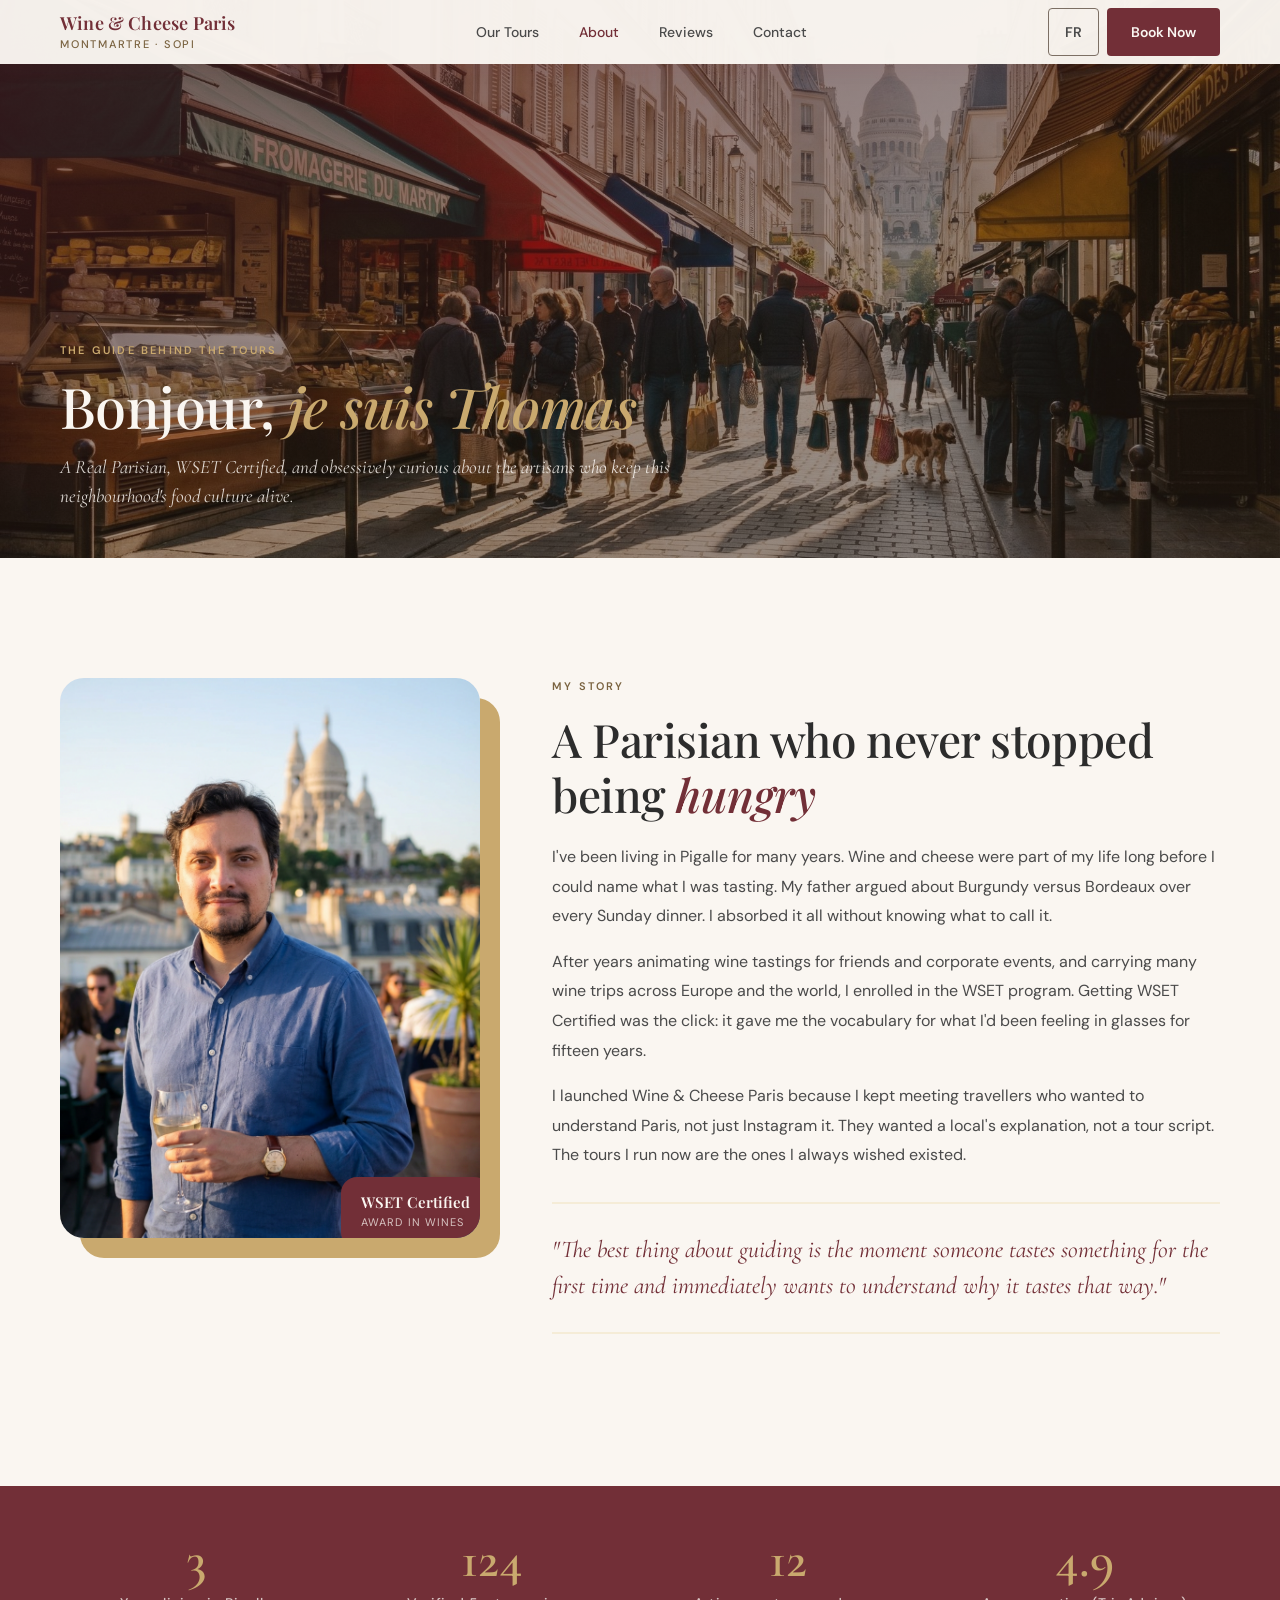
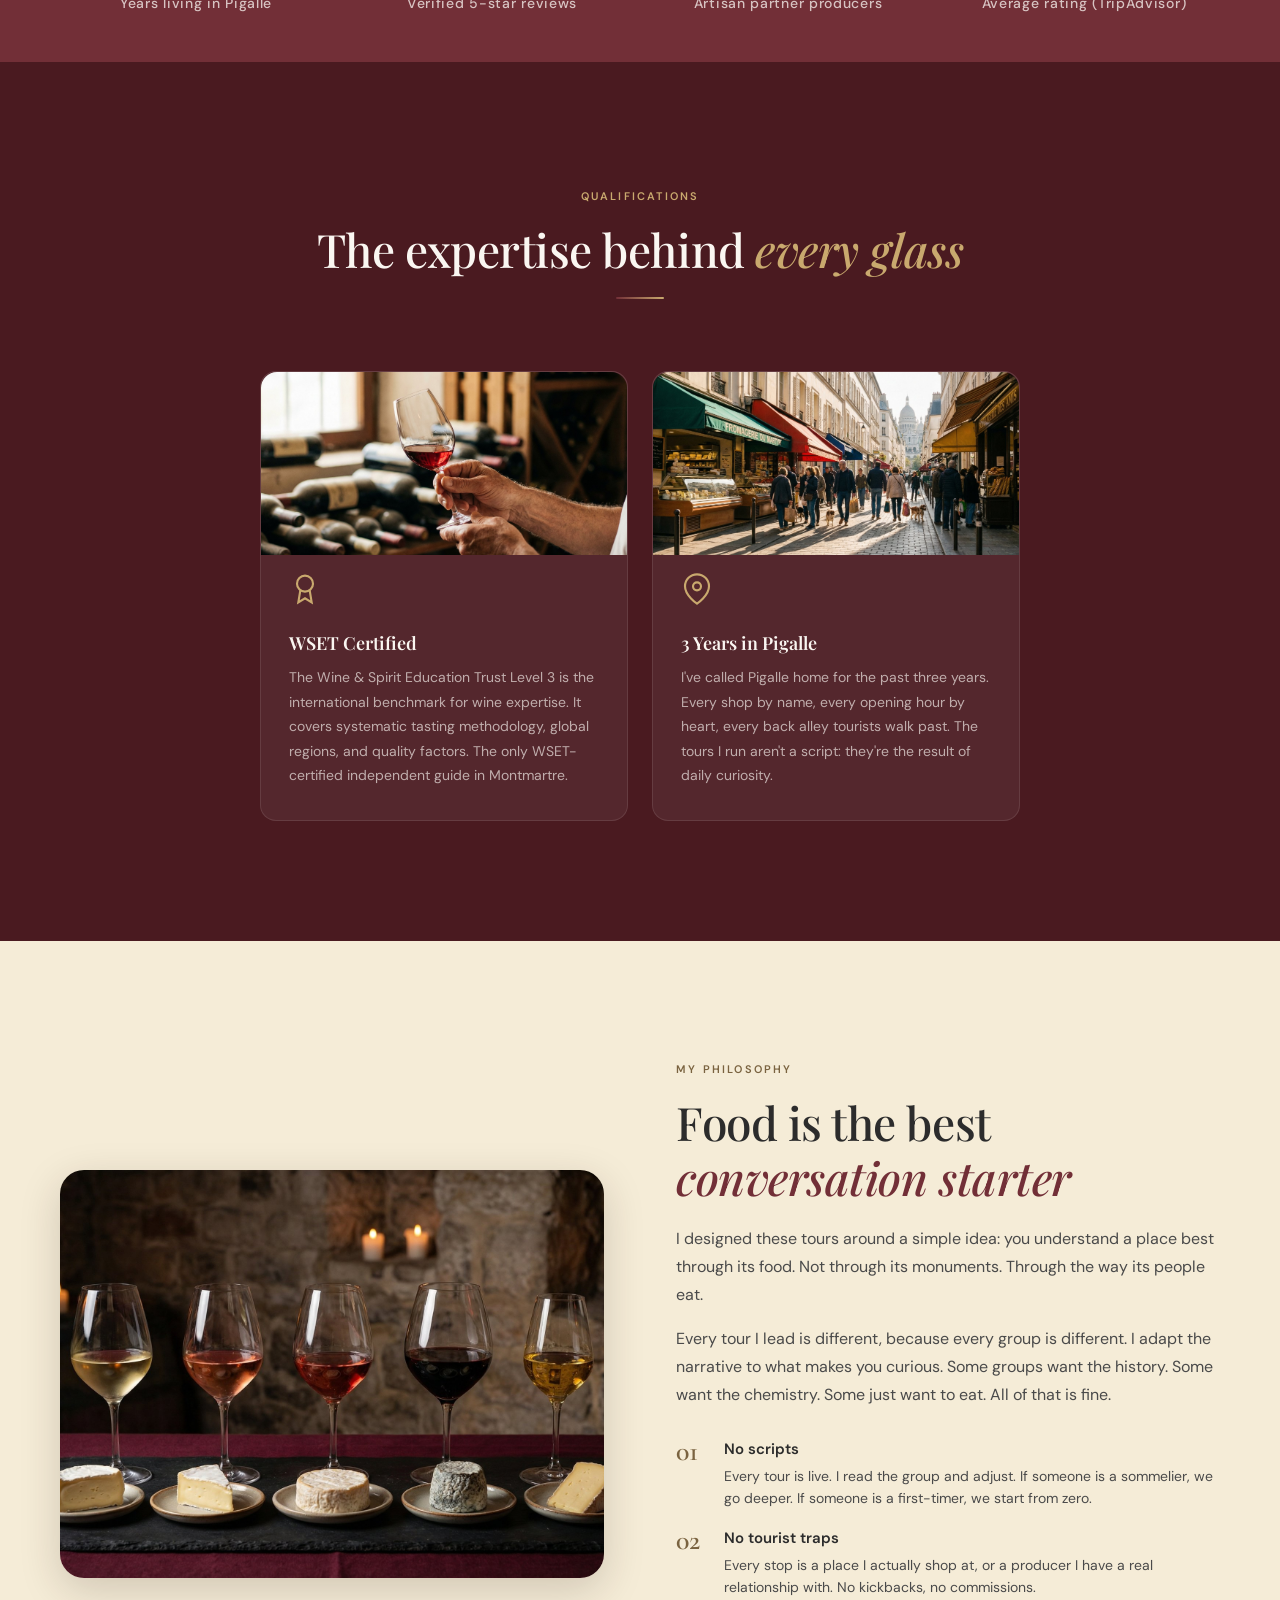
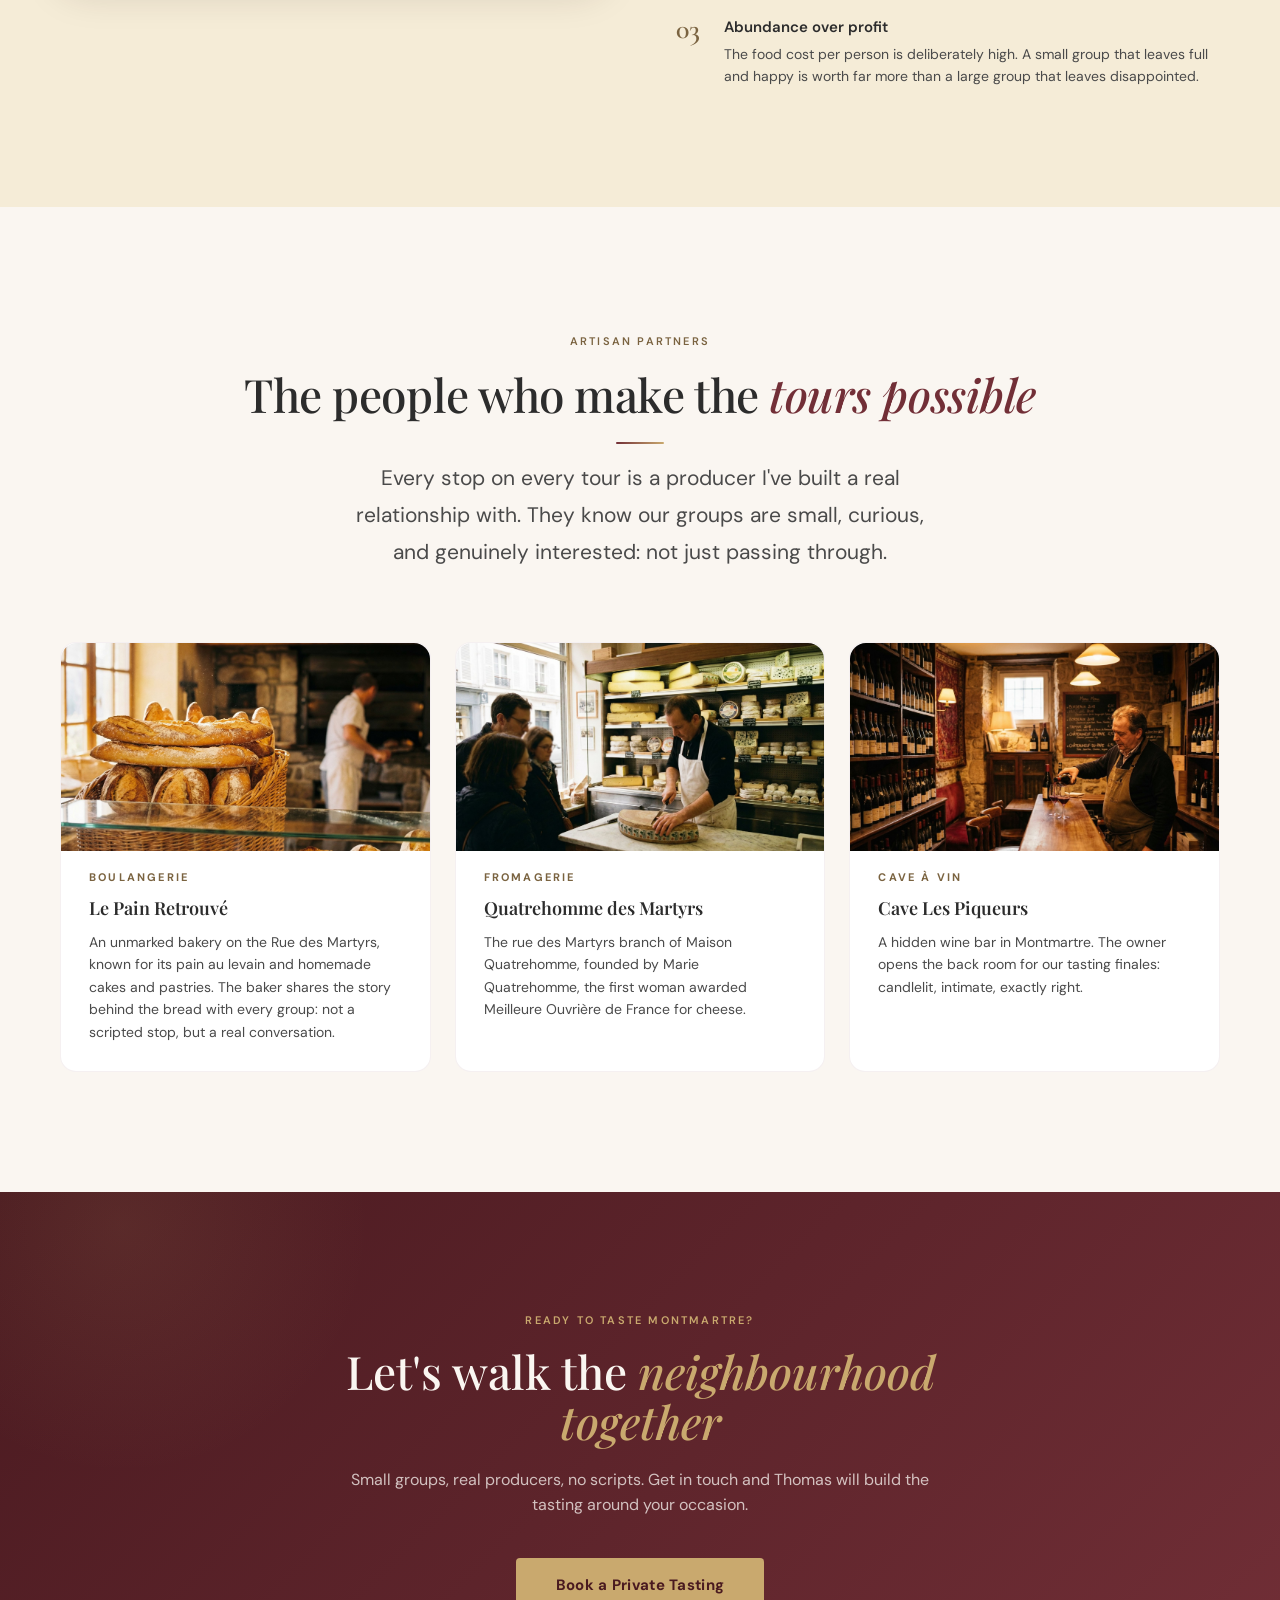
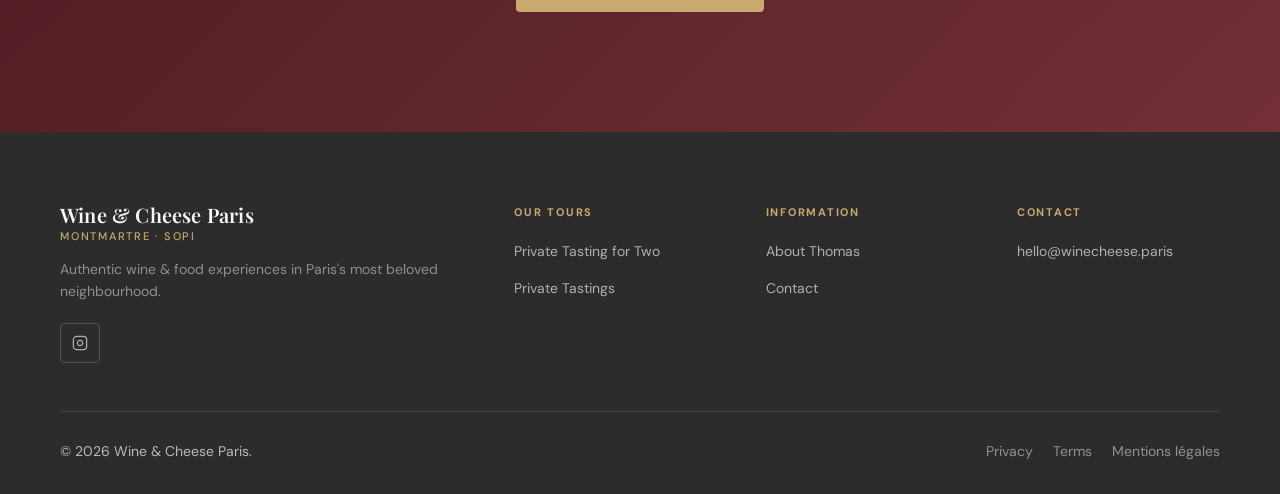
==== commit 612dc999: "feat(site): retire l'offre Wine & Cheese Walk Le Wine & Cheese Walk (widget TicketingHub, bestseller" ====
--- a/about.html
+++ b/about.html
@@ -241,7 +241,7 @@
         <div style="margin:-28px -28px 18px;aspect-ratio:16/9;overflow:hidden;border-radius:var(--radius-lg) var(--radius-lg) 0 0;"><img src="images/caviste-cave.jpg" alt="Wine bar owner pouring red wine in a warm, intimate room lined with bottles" loading="lazy" style="width:100%;height:100%;object-fit:cover;object-position:center 30%;"></div>
         <p class="partner-type" data-en="Cave à Vin" data-fr="Cave à Vin">Cave à Vin</p>
         <h3 class="partner-name" data-en="Cave Les Piqueurs" data-fr="Cave Les Piqueurs">Cave Les Piqueurs</h3>
-        <p class="partner-desc" data-en="A hidden wine bar in Montmartre, stocked with natural wines and small-producer bottles. The owner opens the back room for the Wine & Cheese Walk finale: candlelit, intimate, and exactly right." data-fr="Un bar à vin caché de Montmartre, approvisionné en vins naturels et en bouteilles de petits producteurs. Le propriétaire nous prête l'arrière-salle pour la finale du Wine & Cheese Walk.">A hidden wine bar in Montmartre. The owner opens the back room for our tasting finales: candlelit, intimate, exactly right.</p>
+        <p class="partner-desc" data-en="A hidden wine bar in Montmartre, stocked with natural wines and small-producer bottles. The owner opens the back room for our tasting finales: candlelit, intimate, and exactly right." data-fr="Un bar à vin caché de Montmartre, approvisionné en vins naturels et en bouteilles de petits producteurs. Le propriétaire nous prête l'arrière-salle pour nos finales de dégustation: chaleureuse, intime, et parfaite.">A hidden wine bar in Montmartre. The owner opens the back room for our tasting finales: candlelit, intimate, exactly right.</p>
       </div>
     </div>
   </div>
@@ -252,10 +252,9 @@
   <div class="about-cta-inner">
     <span class="about-cta-eyebrow" data-en="Ready to taste Montmartre?" data-fr="Prêt à goûter Montmartre ?">Ready to taste Montmartre?</span>
     <h2 class="about-cta-title" data-en="Let's walk the <em>neighbourhood together</em>" data-fr="Marchons dans le <em>quartier ensemble</em>">Let's walk the <em>neighbourhood together</em></h2>
-    <p class="about-cta-desc" data-en="Small groups, real producers, no scripts. Choose your experience below, or get in touch if you have questions about what's right for you." data-fr="Petits groupes, vrais producteurs, pas de scripts. Choisissez votre expérience ci-dessous, ou contactez-moi si vous avez des questions.">Small groups, real producers, no scripts. Choose your experience below, or get in touch if you have questions about what's right for you.</p>
+    <p class="about-cta-desc" data-en="Small groups, real producers, no scripts. Get in touch and Thomas will build the tasting around your occasion." data-fr="Petits groupes, vrais producteurs, pas de scripts. Contactez-moi, je construirai la dégustation autour de votre occasion.">Small groups, real producers, no scripts. Get in touch and Thomas will build the tasting around your occasion.</p>
     <div class="cta-buttons">
-      <a href="wine-cheese-walk.html" class="btn-primary" data-en="Wine & Cheese Walk" data-fr="Balade Vin & Fromage">Wine & Cheese Walk</a>
-      <a href="contact.html" class="btn-cta-outline btn-cta-outline--gold" data-en="Private Tasting" data-fr="Dégustation Privée">Private Tasting</a>
+      <a href="contact.html" class="btn-primary" data-en="Book a Private Tasting" data-fr="Réserver une dégustation privée">Book a Private Tasting</a>
     </div>
   </div>
 </section>
@@ -265,7 +264,7 @@
   <div class="footer-inner">
     <div class="footer-top">
       <div class="footer-brand"><a href="/" class="logo"><span class="logo-main">Wine &amp; Cheese Paris</span><span class="logo-sub">Montmartre · SoPi</span></a><p class="footer-tagline">Authentic wine &amp; food experiences in Paris's most beloved neighbourhood.</p><div class="footer-social"><a href="https://instagram.com" class="social-link" aria-label="Instagram" rel="noopener noreferrer"><svg width="16" height="16" fill="none" stroke="currentColor" stroke-width="1.8" viewBox="0 0 24 24"><rect x="2" y="2" width="20" height="20" rx="5"/><path d="M16 11.37A4 4 0 1 1 12.63 8 4 4 0 0 1 16 11.37z"/><line x1="17.5" y1="6.5" x2="17.51" y2="6.5"/></svg></a></div></div>
-      <div><p class="footer-col-title">Our Tours</p><ul class="footer-links"><li><a href="wine-cheese-walk.html">Wine &amp; Cheese Walk</a></li><li><a href="private-wine-tasting-for-two.html">Private Tasting for Two</a></li><li><a href="contact.html">Private Tastings</a></li></ul></div>
+      <div><p class="footer-col-title">Our Tours</p><ul class="footer-links"><li><a href="private-wine-tasting-for-two.html">Private Tasting for Two</a></li><li><a href="contact.html">Private Tastings</a></li></ul></div>
       <div><p class="footer-col-title">Information</p><ul class="footer-links"><li><a href="about.html">About Thomas</a></li><li><a href="contact.html">Contact</a></li></ul></div>
       <div><p class="footer-col-title">Contact</p><ul class="footer-links"><li><a href="mailto:hello@winecheese.paris">hello@winecheese.paris</a></li></ul></div>
     </div>
@@ -275,6 +274,5 @@
 
 <script src="nav.js"></script>
 <script src="booking.js"></script>
-<script src="https://widget.ticketinghub.com/embedding/latest.js"></script>
 </body>
 </html>
--- a/tokens.css
+++ b/tokens.css
@@ -26,10 +26,12 @@
   --gold-hover:  #B8924D;   /* etat survol de --gold. Etait en dur 8 fois */
   --gold-text:   #7A6340;   /* --gold assombri pour atteindre AA sur --cream */
   --light-gold:  #F5ECD7;
+  --light-gold-hover: #EFE1C2;  /* etat survol de --light-gold. Etait en dur 1 fois */
   --cream:       #FAF6F1;
   --charcoal:    #2C2C2C;
   --slate:       #4A4A4A;
-  --stone:       #A69586;
+  --stone:       #A69586;   /* BORDURES ET FONDS. 2,69 en texte, echoue AA */
+  --stone-text:  #7C6F64;   /* --stone assombri pour atteindre AA. 4,52 sur --cream */
   --white:       #FFFFFF;
 
   /* ─── FAMILLES TYPOGRAPHIQUES ─────────────────────────────────────
@@ -38,6 +40,11 @@
   --ff-display: 'Playfair Display', Georgia, serif;
   --ff-body:    'DM Sans', 'Helvetica Neue', sans-serif;
   --ff-accent:  'Cormorant Garamond', Garamond, serif;
+  --ff-serif:   'Lora', Georgia, serif;   /* corps de texte narratif long. Lora est dessinee pour
+                                              la lecture a l'ecran, pas pour l'affiche : contraste
+                                              modere, italique reelle. Cormorant Garamond reste un
+                                              serif de display, trop delicat en paragraphe courant.
+                                              Ajoutee le 7 aout 2026, DECISION en attente. */
 
   /* ─── ECHELLE TYPOGRAPHIQUE, TAILLES FIXES ────────────────────────
      Sept pas. Remplace vingt et une tailles fixes distinctes.
--- a/shared.css
+++ b/shared.css
@@ -49,7 +49,7 @@
 .nav-right { display:flex;align-items:center;gap:var(--space-3xs); }
 .lang-toggle { font-family:var(--ff-body);font-size:var(--text-sm);font-weight:var(--weight-semibold);color:rgba(250,246,241,0.7);background:rgba(255,255,255,0.12);border:1px solid rgba(255,255,255,0.25);padding:var(--space-3xs) var(--space-xs);border-radius:var(--radius-sm);cursor:pointer;transition:all var(--transition);min-height:var(--touch-min);min-width:var(--touch-min); }
 .lang-toggle:hover { background:rgba(255,255,255,0.22);color:var(--cream); }
-.site-header.scrolled .lang-toggle, .site-header.solid .lang-toggle { color:var(--slate);background:transparent;border-color:var(--stone); }
+.site-header.scrolled .lang-toggle, .site-header.solid .lang-toggle { color:var(--slate);background:transparent;border-color:var(--stone-text); }
 .site-header.scrolled .lang-toggle:hover, .site-header.solid .lang-toggle:hover { border-color:var(--wine);color:var(--wine);background:rgba(var(--wine-rgb),0.05); }
 
 .btn-book-nav { background:var(--gold);color:var(--dark-wine);font-family:var(--ff-body);font-size:var(--text-sm);font-weight:var(--weight-semibold);padding:0 var(--space-md);height:44px;border-radius:var(--radius-sm);border:none;cursor:pointer;transition:background var(--transition),transform var(--transition),box-shadow var(--transition);min-height:var(--touch-min);white-space:nowrap; }
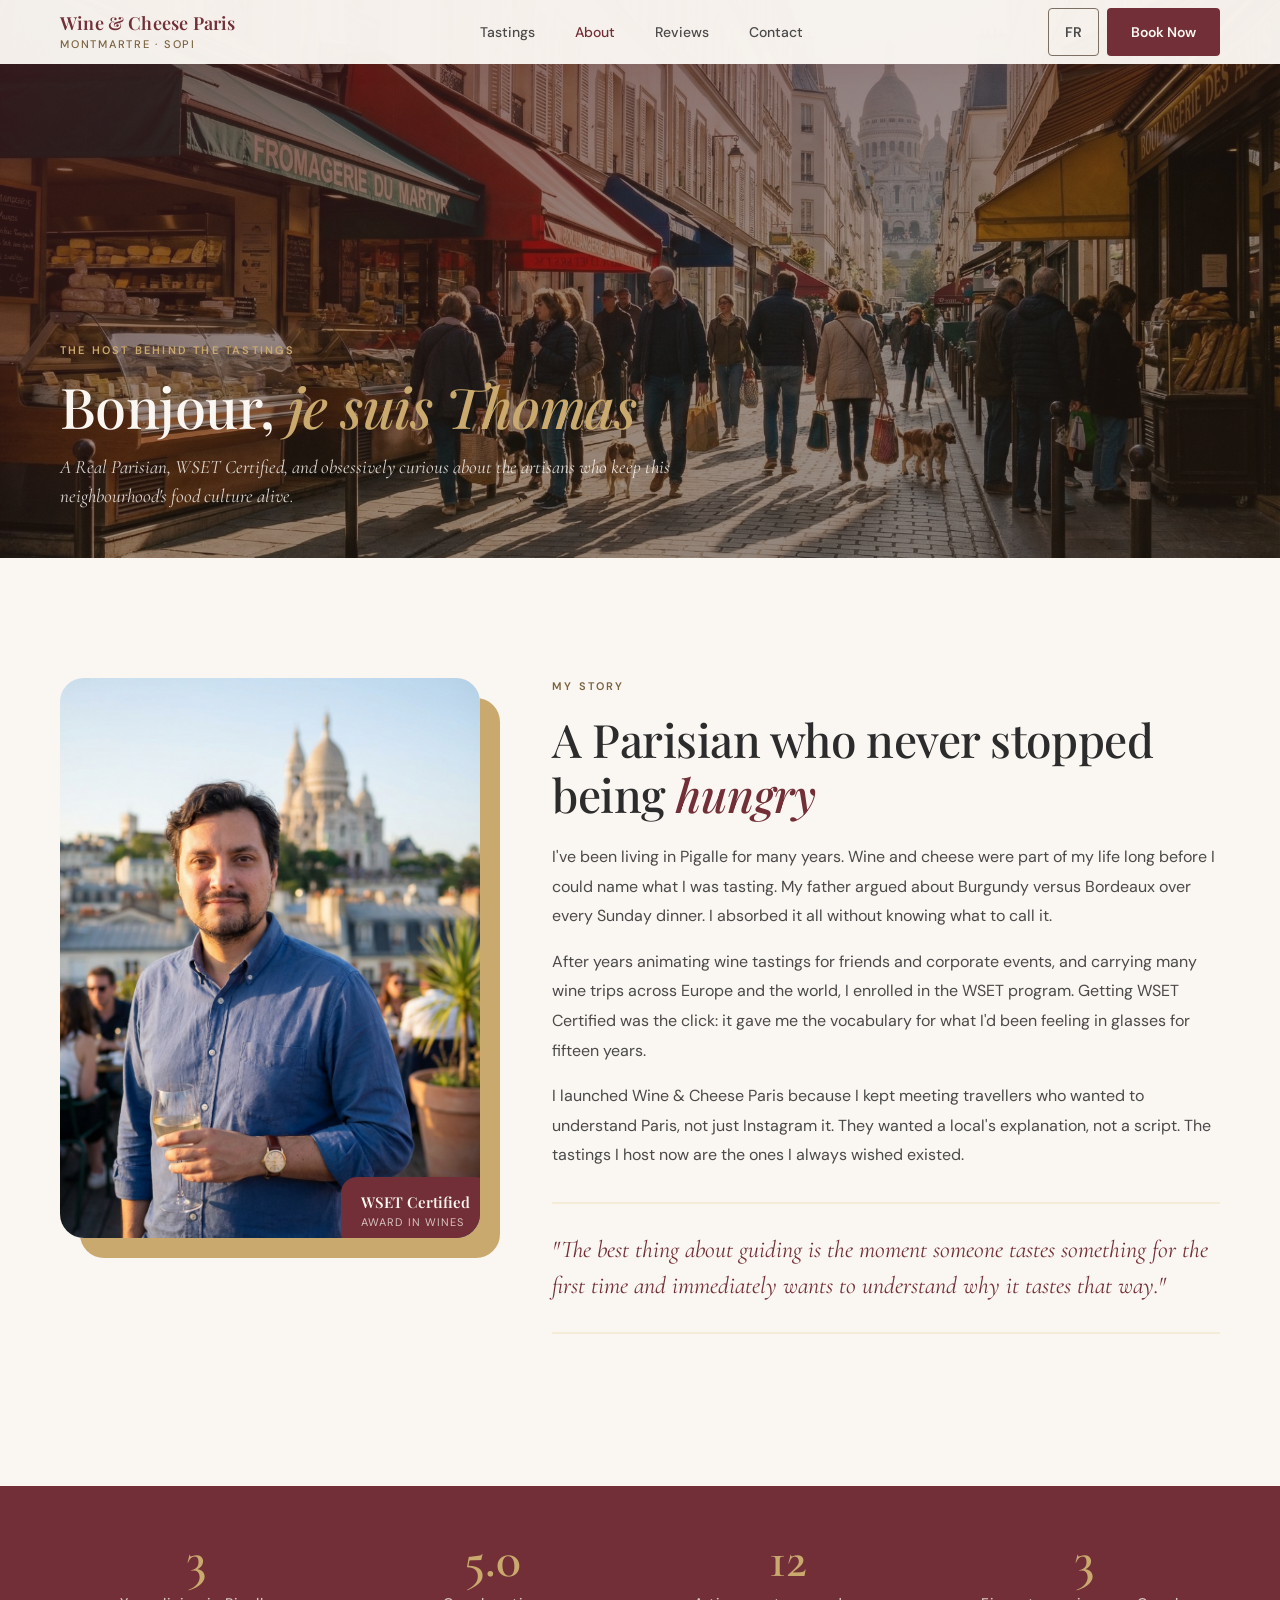
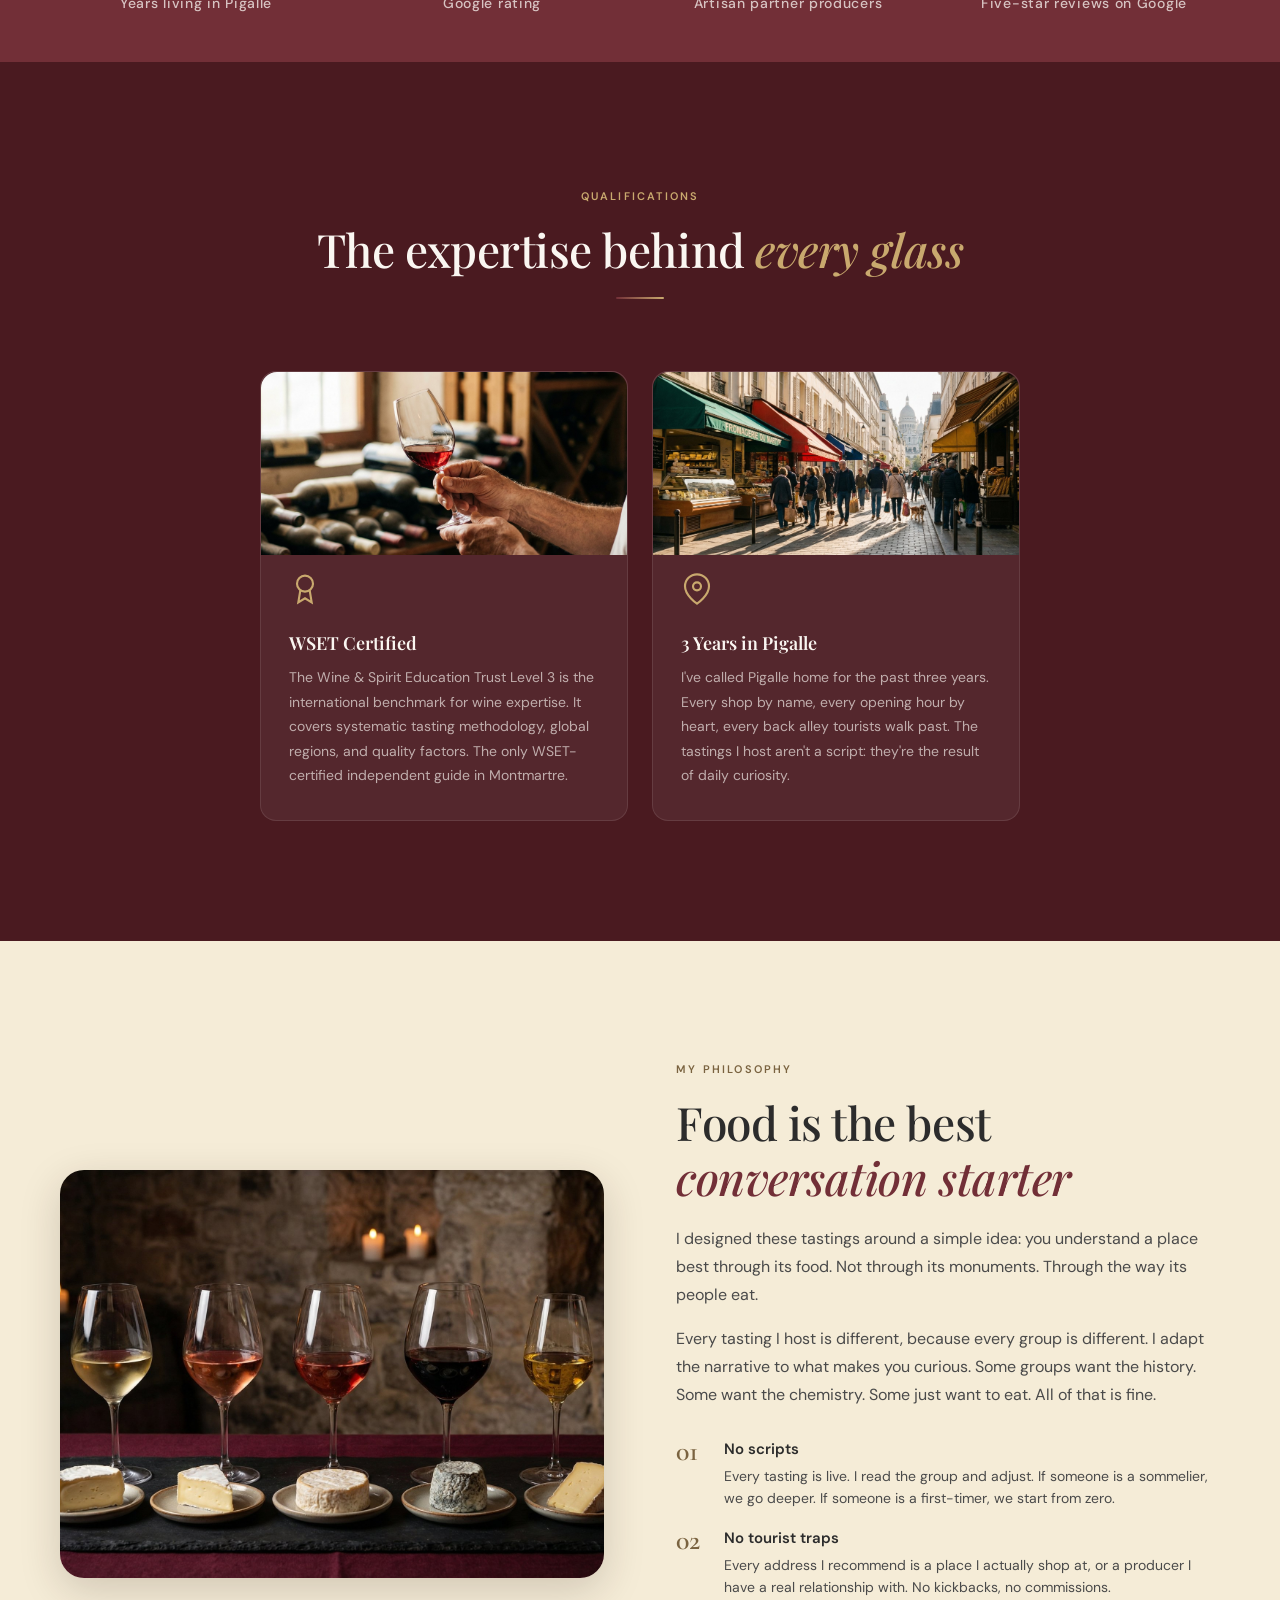
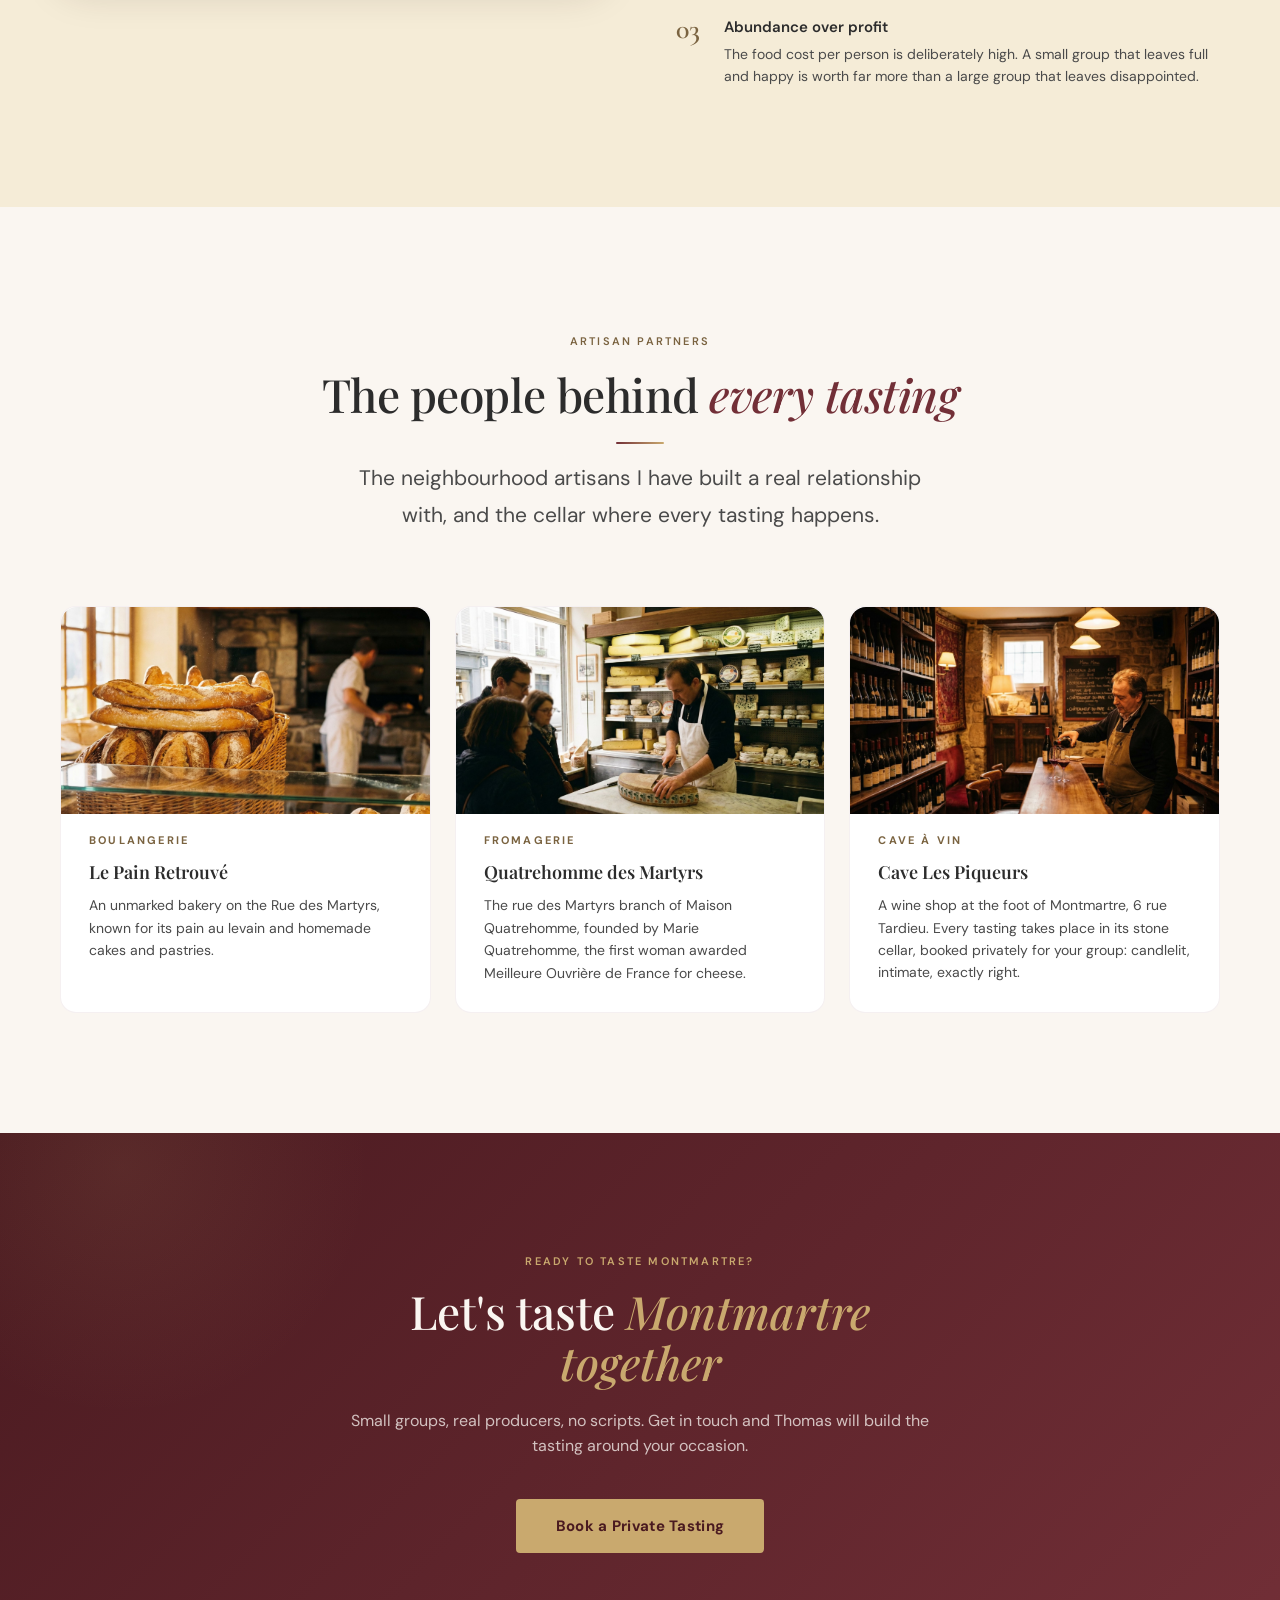
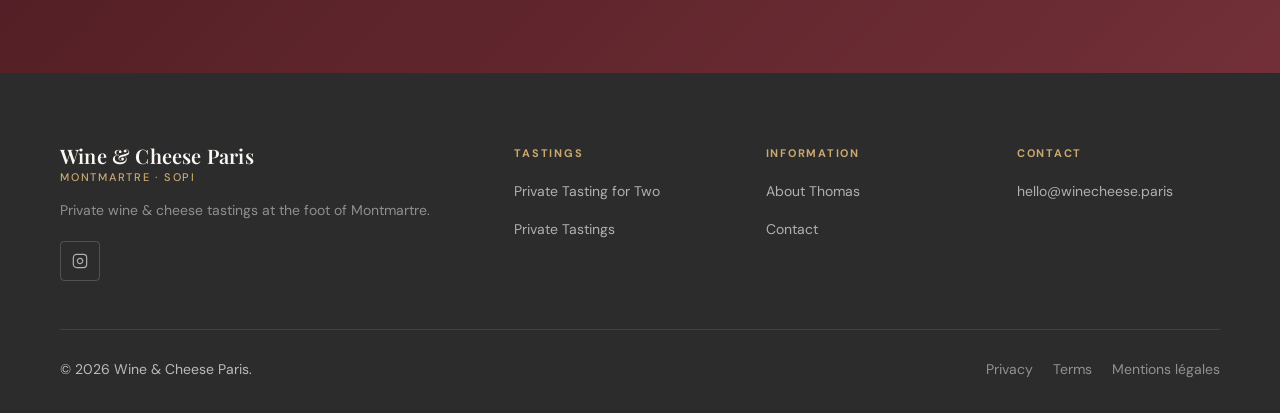
==== commit ba8f109e: "fix(site): avis Google reels et offre alignee sur les dégustations (GEO G1, G2, G4) G1 : les trois t" ====
--- a/about.html
+++ b/about.html
@@ -9,7 +9,7 @@
 <link rel="apple-touch-icon" href="apple-touch-icon.png">
 <meta name="viewport" content="width=device-width, initial-scale=1.0">
 <title>About Thomas, Wine & Cheese Paris</title>
-<meta name="description" content="Thomas is a Real Parisian, WSET Certified guide who has been living in Pigalle for many years. He leads intimate wine & cheese tours in Montmartre and SoPi.">
+<meta name="description" content="Thomas is a Parisian, WSET-certified wine and cheese host living in Pigalle. He hosts private wine & cheese tastings in a stone cellar at the foot of Montmartre.">
 <link href="https://fonts.googleapis.com/css2?family=Playfair+Display:ital,wght@0,400;0,500;0,600;0,700;1,400;1,500&family=DM+Sans:ital,opsz,wght@0,9..40,400;0,9..40,500;0,9..40,600;0,9..40,700;1,9..40,400&family=Cormorant+Garamond:ital,wght@0,400;0,500;0,600;1,400;1,500;1,600&display=swap" rel="stylesheet">
 <link rel="stylesheet" href="tokens.css">
 <link rel="stylesheet" href="shared.css">
@@ -98,7 +98,7 @@
 <header class="site-header solid" role="banner" id="site-header">
   <a href="/" class="logo" aria-label="Wine & Cheese Paris, Home"><span class="logo-main">Wine & Cheese Paris</span><span class="logo-sub">Montmartre · SoPi</span></a>
   <nav class="main-nav" aria-label="Main navigation">
-    <a href="/#tours" class="nav-link">Our Tours</a>
+    <a href="/#tours" class="nav-link">Tastings</a>
     <a href="about.html" class="nav-link active">About</a>
     <a href="/#reviews" class="nav-link">Reviews</a>
     <a href="contact.html" class="nav-link">Contact</a>
@@ -116,7 +116,7 @@
   <div class="page-hero-image about-hero-img" role="img" aria-label="Rue des Martyrs on a Saturday morning with Sacré-Cœur at the end of the street"></div>
   <div class="page-hero-overlay" aria-hidden="true"></div>
   <div class="page-hero-content">
-    <p class="page-hero-eyebrow" data-en="The guide behind the tours" data-fr="Le guide derrière les visites">The guide behind the tours</p>
+    <p class="page-hero-eyebrow" data-en="The host behind the tastings" data-fr="L'hôte derrière les dégustations">The host behind the tastings</p>
     <h1 class="page-hero-title" data-en="Bonjour, <em>je suis Thomas</em>" data-fr="Bonjour, <em>je suis Thomas</em>">Bonjour, <em>je suis Thomas</em></h1>
     <p class="page-hero-sub" data-en="A Real Parisian, WSET Certified, and obsessively curious about the artisans who keep this neighbourhood's food culture alive." data-fr="Un vrai Parisien, certifié WSET, et passionné par les artisans qui maintiennent en vie la culture culinaire de ce quartier.">A Real Parisian, WSET Certified, and obsessively curious about the artisans who keep this neighbourhood's food culture alive.</p>
   </div>
@@ -139,7 +139,7 @@
         <div class="bio-body">
           <p data-en="I've been living in Pigalle for many years. Wine and cheese were part of my life long before I could name what I was tasting. My father argued about Burgundy versus Bordeaux over every Sunday dinner. I absorbed it all without knowing what to call it." data-fr="Je vis à Pigalle depuis de nombreuses années. Le vin et le fromage faisaient partie de ma vie bien avant de pouvoir nommer ce que je goûtais. Mon père débattait de Bourgogne contre Bordeaux à chaque dîner du dimanche. J'absorbais tout sans savoir comment appeler ça.">I've been living in Pigalle for many years. Wine and cheese were part of my life long before I could name what I was tasting. My father argued about Burgundy versus Bordeaux over every Sunday dinner. I absorbed it all without knowing what to call it.</p>
           <p data-en="After years animating wine tastings for friends and corporate events, and carrying many wine trips across Europe and the world, I enrolled in the WSET program. Getting WSET Certified was the click: it gave me the vocabulary for what I'd been feeling in glasses for fifteen years." data-fr="Après des années à animer des dégustations pour des amis et des événements corporate, et à mener de nombreux voyages vinicoles à travers l'Europe et le monde, je me suis inscrit au programme WSET. Obtenir la certification WSET a été le déclic: il m'a donné le vocabulaire pour ce que je ressentais dans les verres depuis quinze ans.">After years animating wine tastings for friends and corporate events, and carrying many wine trips across Europe and the world, I enrolled in the WSET program. Getting WSET Certified was the click: it gave me the vocabulary for what I'd been feeling in glasses for fifteen years.</p>
-          <p data-en="I launched Wine & Cheese Paris because I kept meeting travellers who wanted to understand Paris, not just Instagram it. They wanted a local's explanation, not a tour script. They wanted to taste the Comté, not just see it. The tours I run now are the ones I always wished existed." data-fr="J'ai lancé Wine & Cheese Paris parce que je rencontrais sans cesse des voyageurs qui voulaient comprendre Paris, pas seulement l'Instagrammer. Ils voulaient l'explication d'un local, pas un script de visite. Les visites que je guide maintenant sont celles que j'ai toujours souhaité qui existent.">I launched Wine & Cheese Paris because I kept meeting travellers who wanted to understand Paris, not just Instagram it. They wanted a local's explanation, not a tour script. The tours I run now are the ones I always wished existed.</p>
+          <p data-en="I launched Wine & Cheese Paris because I kept meeting travellers who wanted to understand Paris, not just Instagram it. They wanted a local's explanation, not a script. They wanted to taste the Comté, not just see it. The tastings I host now are the ones I always wished existed." data-fr="J'ai lancé Wine & Cheese Paris parce que je rencontrais sans cesse des voyageurs qui voulaient comprendre Paris, pas seulement l'Instagrammer. Ils voulaient l'explication d'un local, pas un discours tout fait. Les dégustations que j'anime aujourd'hui sont celles que j'aurais toujours voulu trouver.">I launched Wine & Cheese Paris because I kept meeting travellers who wanted to understand Paris, not just Instagram it. They wanted a local's explanation, not a script. The tastings I host now are the ones I always wished existed.</p>
         </div>
         <blockquote class="bio-pullquote" data-en='"The best thing about guiding is the moment someone tastes something for the first time and immediately wants to understand why it tastes that way."' data-fr='"Ce que j'aime le plus dans le métier de guide, c'est le moment où quelqu'un goûte quelque chose pour la première fois et veut immédiatement comprendre pourquoi ça goûte ainsi."'>"The best thing about guiding is the moment someone tastes something for the first time and immediately wants to understand why it tastes that way."</blockquote>
       </div>
@@ -151,9 +151,9 @@
 <div class="stats-row" role="region" aria-label="Key facts about Thomas">
   <div class="stats-inner">
     <div class="stat fade-in"><span class="stat-num">3</span><p class="stat-label" data-en="Years living in Pigalle" data-fr="Ans à Pigalle">Years living in Pigalle</p></div>
-    <div class="stat fade-in"><span class="stat-num">124</span><p class="stat-label" data-en="Verified 5-star reviews" data-fr="Avis 5 étoiles vérifiés">Verified 5-star reviews</p></div>
+    <div class="stat fade-in"><span class="stat-num">5.0</span><p class="stat-label" data-en="Google rating" data-fr="Note Google">Google rating</p></div>
     <div class="stat fade-in"><span class="stat-num">12</span><p class="stat-label" data-en="Artisan partner producers" data-fr="Producteurs artisans partenaires">Artisan partner producers</p></div>
-    <div class="stat fade-in"><span class="stat-num">4.9</span><p class="stat-label" data-en="Average rating (TripAdvisor)" data-fr="Note moyenne (TripAdvisor)">Average rating (TripAdvisor)</p></div>
+    <div class="stat fade-in"><span class="stat-num">3</span><p class="stat-label"><a href="https://maps.google.com/?cid=4170445708388515611" target="_blank" rel="noopener noreferrer" style="color:inherit;" data-en="Five-star reviews on Google" data-fr="Avis 5 étoiles sur Google">Five-star reviews on Google</a></p></div>
   </div>
 </div>
 
@@ -176,7 +176,7 @@
         <div style="margin:-32px -28px 18px;aspect-ratio:16/8;overflow:hidden;border-radius:var(--radius-lg) var(--radius-lg) 0 0;"><img src="images/rue-martyrs.jpg" alt="Busy Rue des Martyrs on a Saturday morning with Sacré-Cœur visible at the end of the street" loading="lazy" style="width:100%;height:100%;object-fit:cover;object-position:center 30%;"></div>
         <svg class="cred-icon" width="32" height="32" viewBox="0 0 24 24" fill="none" stroke="currentColor" stroke-width="1.6"><path d="M21 10c0 7-9 13-9 13s-9-6-9-13a9 9 0 0 1 18 0z"/><circle cx="12" cy="10" r="3"/></svg>
         <h3 class="cred-title" data-en="3 Years in Pigalle" data-fr="3 Ans à Pigalle">3 Years in Pigalle</h3>
-        <p class="cred-desc" data-en="I've called Pigalle home for the past three years. Every shop by name, every opening hour by heart, every back alley tourists walk past. The tours I run aren't a script: they're the result of daily curiosity." data-fr="Je vis à Pigalle depuis trois ans. Chaque boutique par son nom, chaque heure d'ouverture par cœur, chaque ruelle que les touristes ignorent. Les visites que je guide ne sont pas un script: elles sont le résultat d'une curiosité quotidienne.">I've called Pigalle home for the past three years. Every shop by name, every opening hour by heart, every back alley tourists walk past. The tours I run aren't a script: they're the result of daily curiosity.</p>
+        <p class="cred-desc" data-en="I've called Pigalle home for the past three years. Every shop by name, every opening hour by heart, every back alley tourists walk past. The tastings I host aren't a script: they're the result of daily curiosity." data-fr="Je vis à Pigalle depuis trois ans. Chaque boutique par son nom, chaque heure d'ouverture par cœur, chaque ruelle que les touristes ignorent. Les dégustations que j'anime ne sont pas un script: elles sont le résultat d'une curiosité quotidienne.">I've called Pigalle home for the past three years. Every shop by name, every opening hour by heart, every back alley tourists walk past. The tastings I host aren't a script: they're the result of daily curiosity.</p>
       </div>
     </div>
   </div>
@@ -193,17 +193,17 @@
         <p class="section-eyebrow" data-en="My philosophy" data-fr="Ma philosophie">My philosophy</p>
         <h2 class="section-title" id="philosophy-heading" data-en="Food is the best <em>conversation starter</em>" data-fr="La nourriture est le meilleur <em>brise-glace</em>">Food is the best <em>conversation starter</em></h2>
         <div class="philosophy-body">
-          <p data-en="I designed these tours around a simple idea: you understand a place best through its food. Not through its monuments. Not through its history books. Through the way its people eat." data-fr="J'ai conçu ces visites autour d'une idée simple : on comprend mieux un endroit à travers sa nourriture. Pas à travers ses monuments. Pas à travers ses livres d'histoire. À travers la façon dont ses habitants mangent.">I designed these tours around a simple idea: you understand a place best through its food. Not through its monuments. Through the way its people eat.</p>
-          <p data-en="Every tour I lead is different, because every group is different. I adapt the narrative to what makes you curious. Some groups want the history. Some want the chemistry. Some just want to eat. All of that is fine." data-fr="Chaque visite que je guide est différente, parce que chaque groupe est différent. J'adapte le récit à ce qui vous rend curieux. Certains groupes veulent l'histoire. D'autres veulent la chimie. D'autres veulent juste manger.">Every tour I lead is different, because every group is different. I adapt the narrative to what makes you curious. Some groups want the history. Some want the chemistry. Some just want to eat. All of that is fine.</p>
-        </div>
-        <div class="principles" aria-label="Tour principles">
+          <p data-en="I designed these tastings around a simple idea: you understand a place best through its food. Not through its monuments. Not through its history books. Through the way its people eat." data-fr="J'ai conçu ces dégustations autour d'une idée simple : on comprend mieux un endroit à travers sa nourriture. Pas à travers ses monuments. Pas à travers ses livres d'histoire. À travers la façon dont ses habitants mangent.">I designed these tastings around a simple idea: you understand a place best through its food. Not through its monuments. Through the way its people eat.</p>
+          <p data-en="Every tasting I host is different, because every group is different. I adapt the narrative to what makes you curious. Some groups want the history. Some want the chemistry. Some just want to eat. All of that is fine." data-fr="Chaque dégustation que j'anime est différente, parce que chaque groupe est différent. J'adapte le récit à ce qui vous rend curieux. Certains groupes veulent l'histoire. D'autres veulent la chimie. D'autres veulent juste manger.">Every tasting I host is different, because every group is different. I adapt the narrative to what makes you curious. Some groups want the history. Some want the chemistry. Some just want to eat. All of that is fine.</p>
+        </div>
+        <div class="principles" aria-label="Tasting principles">
           <div class="principle">
             <span class="principle-num" aria-hidden="true">01</span>
-            <div class="principle-body"><h4 data-en="No scripts" data-fr="Pas de scripts">No scripts</h4><p data-en="Every tour is live. I read the group and adjust. If someone is a sommelier, we go deeper. If someone is a first-timer, we start from zero." data-fr="Chaque visite est vivante. Je lis le groupe et m'adapte.">Every tour is live. I read the group and adjust. If someone is a sommelier, we go deeper. If someone is a first-timer, we start from zero.</p></div>
+            <div class="principle-body"><h4 data-en="No scripts" data-fr="Pas de scripts">No scripts</h4><p data-en="Every tasting is live. I read the group and adjust. If someone is a sommelier, we go deeper. If someone is a first-timer, we start from zero." data-fr="Chaque dégustation est vivante. Je lis le groupe et m'adapte.">Every tasting is live. I read the group and adjust. If someone is a sommelier, we go deeper. If someone is a first-timer, we start from zero.</p></div>
           </div>
           <div class="principle">
             <span class="principle-num" aria-hidden="true">02</span>
-            <div class="principle-body"><h4 data-en="No tourist traps" data-fr="Pas de pièges à touristes">No tourist traps</h4><p data-en="Every stop is a place I actually shop at, or a producer I have a real relationship with. No kickbacks. No recommended shops with commissions." data-fr="Chaque arrêt est un endroit où je fais vraiment mes courses. Pas de commissions. Pas de boutiques recommandées avec intéressement.">Every stop is a place I actually shop at, or a producer I have a real relationship with. No kickbacks, no commissions.</p></div>
+            <div class="principle-body"><h4 data-en="No tourist traps" data-fr="Pas de pièges à touristes">No tourist traps</h4><p data-en="Every address I recommend is a place I actually shop at, or a producer I have a real relationship with. No kickbacks. No recommended shops with commissions." data-fr="Chaque adresse que je recommande est un endroit où je fais vraiment mes courses. Pas de commissions. Pas de boutiques recommandées avec intéressement.">Every address I recommend is a place I actually shop at, or a producer I have a real relationship with. No kickbacks, no commissions.</p></div>
           </div>
           <div class="principle">
             <span class="principle-num" aria-hidden="true">03</span>
@@ -220,38 +220,38 @@
   <div class="section-inner">
     <header class="section-header">
       <p class="section-eyebrow" data-en="Artisan partners" data-fr="Partenaires artisans">Artisan partners</p>
-      <h2 class="section-title" id="partners-heading" data-en="The people who make the <em>tours possible</em>" data-fr="Les personnes qui rendent les <em>visites possibles</em>">The people who make the <em>tours possible</em></h2>
+      <h2 class="section-title" id="partners-heading" data-en="The people behind <em>every tasting</em>" data-fr="Les personnes derrière <em>chaque dégustation</em>">The people behind <em>every tasting</em></h2>
       <div class="divider"></div>
-      <p class="section-desc" data-en="Every stop on every tour is a producer I've built a real relationship with. They know our groups are small, curious, and genuinely interested: not just passing through." data-fr="Chaque arrêt de chaque visite est un producteur avec qui j'ai bâti une vraie relation. Ils savent que nos groupes sont petits, curieux, et sincèrement intéressés: pas juste de passage.">Every stop on every tour is a producer I've built a real relationship with. They know our groups are small, curious, and genuinely interested: not just passing through.</p>
+      <p class="section-desc" data-en="The neighbourhood artisans I have built a real relationship with, and the cellar where every tasting happens." data-fr="Les artisans du quartier avec qui j'ai bâti une vraie relation, et la cave où se déroule chaque dégustation.">The neighbourhood artisans I have built a real relationship with, and the cellar where every tasting happens.</p>
     </header>
     <div class="partners-grid">
       <div class="partner-card fade-in">
         <div style="margin:-28px -28px 18px;aspect-ratio:16/9;overflow:hidden;border-radius:var(--radius-lg) var(--radius-lg) 0 0;"><img src="images/boulangerie-four.jpg" alt="Artisan baker pulling bread from a stone oven in a Montmartre boulangerie" loading="lazy" style="width:100%;height:100%;object-fit:cover;object-position:center 40%;"></div>
         <p class="partner-type" data-en="Boulangerie" data-fr="Boulangerie">Boulangerie</p>
         <h3 class="partner-name" data-en="Le Pain Retrouvé" data-fr="Le Pain Retrouvé">Le Pain Retrouvé</h3>
-        <p class="partner-desc" data-en="An unmarked bakery on the Rue des Martyrs, known for its pain au levain and homemade cakes and pastries. The baker shares the story behind the bread with every group: not a scripted stop, but a real conversation." data-fr="Une boulangerie sans enseigne rue des Martyrs, connue pour son pain au levain et ses gâteaux maison. Le boulanger raconte l'histoire du pain à chaque groupe: pas un arrêt scripté, mais une vraie conversation.">An unmarked bakery on the Rue des Martyrs, known for its pain au levain and homemade cakes and pastries. The baker shares the story behind the bread with every group: not a scripted stop, but a real conversation.</p>
+        <p class="partner-desc" data-en="An unmarked bakery on the Rue des Martyrs, known for its pain au levain and homemade cakes and pastries." data-fr="Une boulangerie sans enseigne rue des Martyrs, connue pour son pain au levain et ses gâteaux maison.">An unmarked bakery on the Rue des Martyrs, known for its pain au levain and homemade cakes and pastries.</p>
       </div>
       <div class="partner-card fade-in">
         <div style="margin:-28px -28px 18px;aspect-ratio:16/9;overflow:hidden;border-radius:var(--radius-lg) var(--radius-lg) 0 0;"><img src="images/fromager-demo.jpg" alt="Fromagerie artisan slicing a Comté wheel for customers" loading="lazy" style="width:100%;height:100%;object-fit:cover;object-position:center 20%;"></div>
         <p class="partner-type" data-en="Fromagerie" data-fr="Fromagerie">Fromagerie</p>
         <h3 class="partner-name" data-en="Quatrehomme des Martyrs" data-fr="Quatrehomme des Martyrs">Quatrehomme des Martyrs</h3>
-        <p class="partner-desc" data-en="The rue des Martyrs branch of Maison Quatrehomme, founded by Marie Quatrehomme, the first woman awarded Meilleure Ouvrière de France for cheese. The fromager selects and comments on three cheeses for every group." data-fr="L'antenne rue des Martyrs de la Maison Quatrehomme, fondée par Marie Quatrehomme, première femme Meilleure Ouvrière de France en fromagerie. Le fromager sélectionne et commente trois fromages pour chaque groupe.">The rue des Martyrs branch of Maison Quatrehomme, founded by Marie Quatrehomme, the first woman awarded Meilleure Ouvrière de France for cheese.</p>
+        <p class="partner-desc" data-en="The rue des Martyrs branch of Maison Quatrehomme, founded by Marie Quatrehomme, the first woman awarded Meilleure Ouvrière de France for cheese." data-fr="L'antenne rue des Martyrs de la Maison Quatrehomme, fondée par Marie Quatrehomme, première femme Meilleure Ouvrière de France en fromagerie.">The rue des Martyrs branch of Maison Quatrehomme, founded by Marie Quatrehomme, the first woman awarded Meilleure Ouvrière de France for cheese.</p>
       </div>
       <div class="partner-card fade-in">
         <div style="margin:-28px -28px 18px;aspect-ratio:16/9;overflow:hidden;border-radius:var(--radius-lg) var(--radius-lg) 0 0;"><img src="images/caviste-cave.jpg" alt="Wine bar owner pouring red wine in a warm, intimate room lined with bottles" loading="lazy" style="width:100%;height:100%;object-fit:cover;object-position:center 30%;"></div>
         <p class="partner-type" data-en="Cave à Vin" data-fr="Cave à Vin">Cave à Vin</p>
         <h3 class="partner-name" data-en="Cave Les Piqueurs" data-fr="Cave Les Piqueurs">Cave Les Piqueurs</h3>
-        <p class="partner-desc" data-en="A hidden wine bar in Montmartre, stocked with natural wines and small-producer bottles. The owner opens the back room for our tasting finales: candlelit, intimate, and exactly right." data-fr="Un bar à vin caché de Montmartre, approvisionné en vins naturels et en bouteilles de petits producteurs. Le propriétaire nous prête l'arrière-salle pour nos finales de dégustation: chaleureuse, intime, et parfaite.">A hidden wine bar in Montmartre. The owner opens the back room for our tasting finales: candlelit, intimate, exactly right.</p>
+        <p class="partner-desc" data-en="A wine shop at the foot of Montmartre, 6 rue Tardieu, stocked with small-producer bottles. Every tasting takes place in its stone cellar, booked privately for your group: candlelit, intimate, and exactly right." data-fr="Une cave au pied de Montmartre, 6 rue Tardieu, remplie de bouteilles de petits producteurs. Chaque dégustation a lieu dans sa cave voûtée, réservée pour votre seul groupe : chaleureuse, intime, et parfaite.">A wine shop at the foot of Montmartre, 6 rue Tardieu. Every tasting takes place in its stone cellar, booked privately for your group: candlelit, intimate, exactly right.</p>
       </div>
     </div>
   </div>
 </section>
 
 <!-- CTA -->
-<section class="about-cta" aria-label="Book a tour with Thomas">
+<section class="about-cta" aria-label="Book a tasting with Thomas">
   <div class="about-cta-inner">
     <span class="about-cta-eyebrow" data-en="Ready to taste Montmartre?" data-fr="Prêt à goûter Montmartre ?">Ready to taste Montmartre?</span>
-    <h2 class="about-cta-title" data-en="Let's walk the <em>neighbourhood together</em>" data-fr="Marchons dans le <em>quartier ensemble</em>">Let's walk the <em>neighbourhood together</em></h2>
+    <h2 class="about-cta-title" data-en="Let's taste <em>Montmartre together</em>" data-fr="Goûtons <em>Montmartre ensemble</em>">Let's taste <em>Montmartre together</em></h2>
     <p class="about-cta-desc" data-en="Small groups, real producers, no scripts. Get in touch and Thomas will build the tasting around your occasion." data-fr="Petits groupes, vrais producteurs, pas de scripts. Contactez-moi, je construirai la dégustation autour de votre occasion.">Small groups, real producers, no scripts. Get in touch and Thomas will build the tasting around your occasion.</p>
     <div class="cta-buttons">
       <a href="contact.html" class="btn-primary" data-en="Book a Private Tasting" data-fr="Réserver une dégustation privée">Book a Private Tasting</a>
@@ -263,8 +263,8 @@
 <footer class="site-footer" role="contentinfo">
   <div class="footer-inner">
     <div class="footer-top">
-      <div class="footer-brand"><a href="/" class="logo"><span class="logo-main">Wine &amp; Cheese Paris</span><span class="logo-sub">Montmartre · SoPi</span></a><p class="footer-tagline">Authentic wine &amp; food experiences in Paris's most beloved neighbourhood.</p><div class="footer-social"><a href="https://instagram.com" class="social-link" aria-label="Instagram" rel="noopener noreferrer"><svg width="16" height="16" fill="none" stroke="currentColor" stroke-width="1.8" viewBox="0 0 24 24"><rect x="2" y="2" width="20" height="20" rx="5"/><path d="M16 11.37A4 4 0 1 1 12.63 8 4 4 0 0 1 16 11.37z"/><line x1="17.5" y1="6.5" x2="17.51" y2="6.5"/></svg></a></div></div>
-      <div><p class="footer-col-title">Our Tours</p><ul class="footer-links"><li><a href="private-wine-tasting-for-two.html">Private Tasting for Two</a></li><li><a href="contact.html">Private Tastings</a></li></ul></div>
+      <div class="footer-brand"><a href="/" class="logo"><span class="logo-main">Wine &amp; Cheese Paris</span><span class="logo-sub">Montmartre · SoPi</span></a><p class="footer-tagline">Private wine &amp; cheese tastings at the foot of Montmartre.</p><div class="footer-social"><a href="https://instagram.com/winecheeseparis" class="social-link" aria-label="Instagram" rel="noopener noreferrer"><svg width="16" height="16" fill="none" stroke="currentColor" stroke-width="1.8" viewBox="0 0 24 24"><rect x="2" y="2" width="20" height="20" rx="5"/><path d="M16 11.37A4 4 0 1 1 12.63 8 4 4 0 0 1 16 11.37z"/><line x1="17.5" y1="6.5" x2="17.51" y2="6.5"/></svg></a></div></div>
+      <div><p class="footer-col-title">Tastings</p><ul class="footer-links"><li><a href="private-wine-tasting-for-two.html">Private Tasting for Two</a></li><li><a href="contact.html">Private Tastings</a></li></ul></div>
       <div><p class="footer-col-title">Information</p><ul class="footer-links"><li><a href="about.html">About Thomas</a></li><li><a href="contact.html">Contact</a></li></ul></div>
       <div><p class="footer-col-title">Contact</p><ul class="footer-links"><li><a href="mailto:hello@winecheese.paris">hello@winecheese.paris</a></li></ul></div>
     </div>
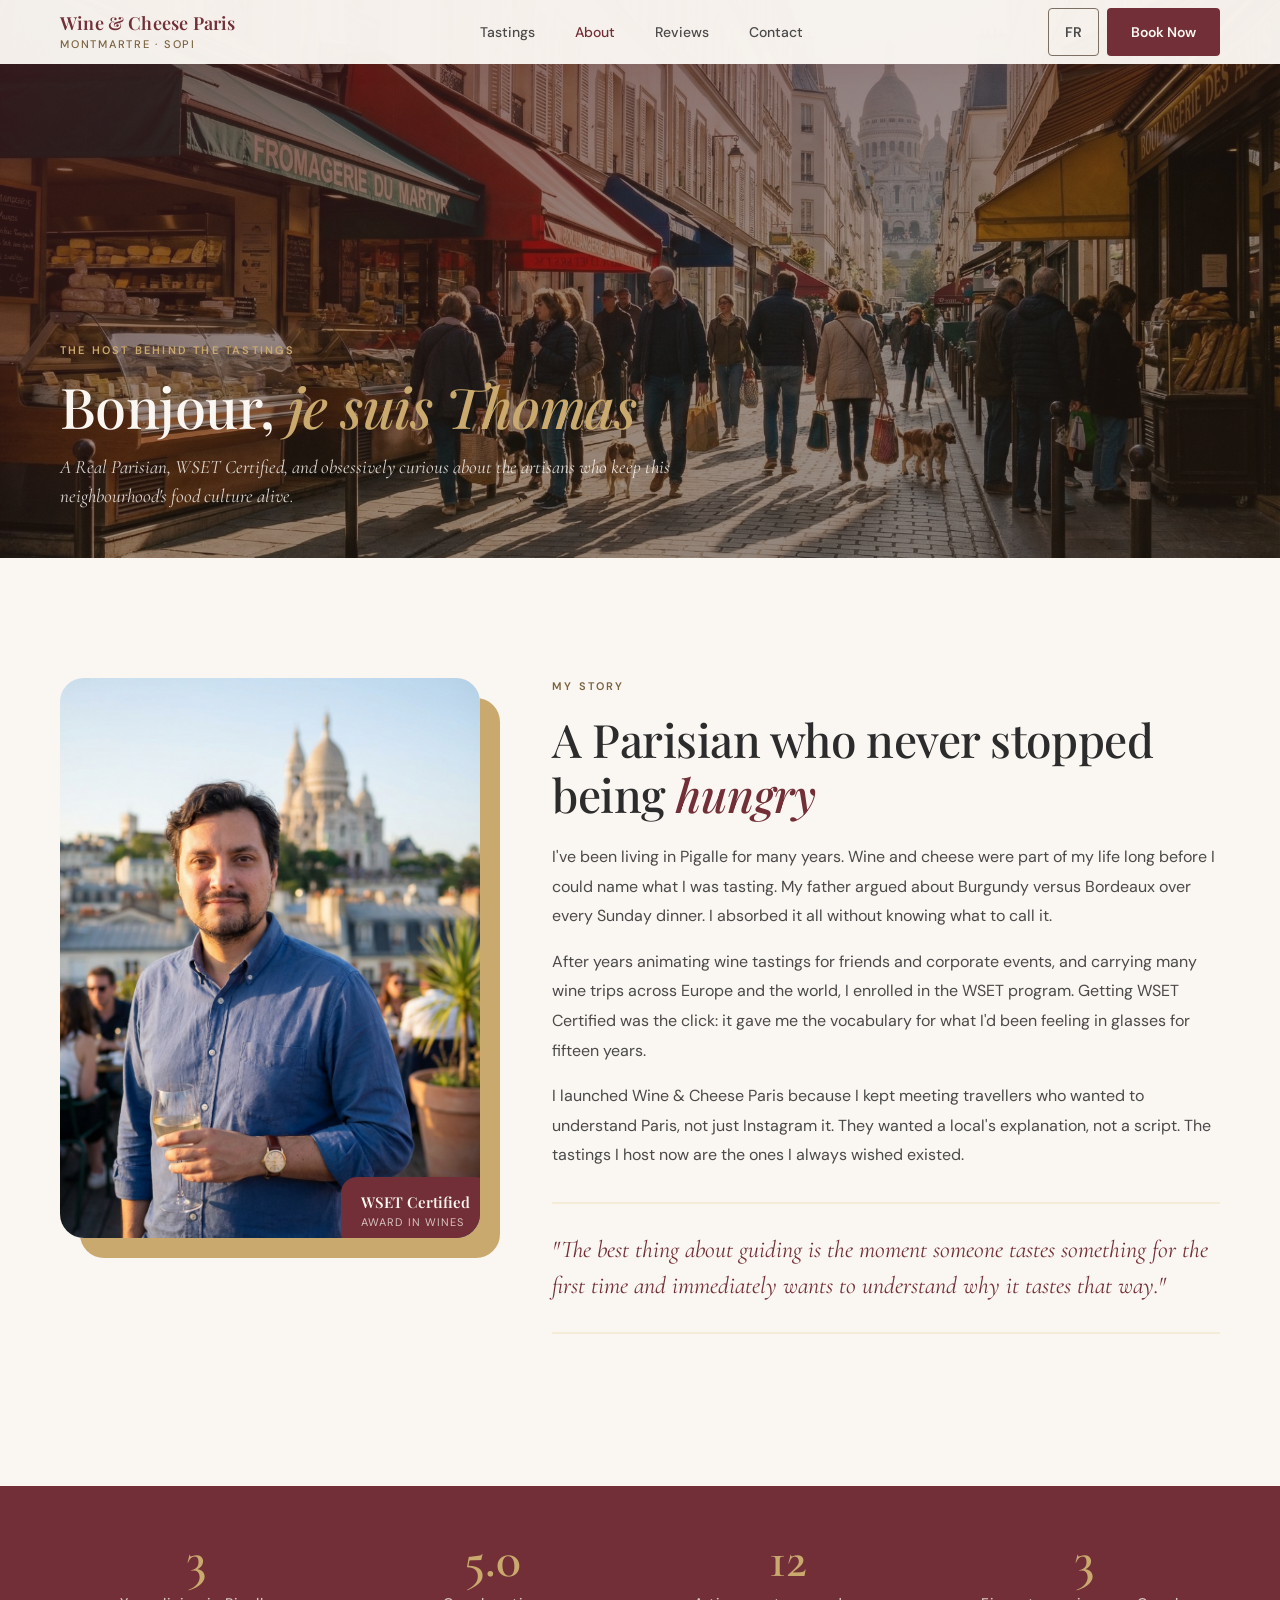
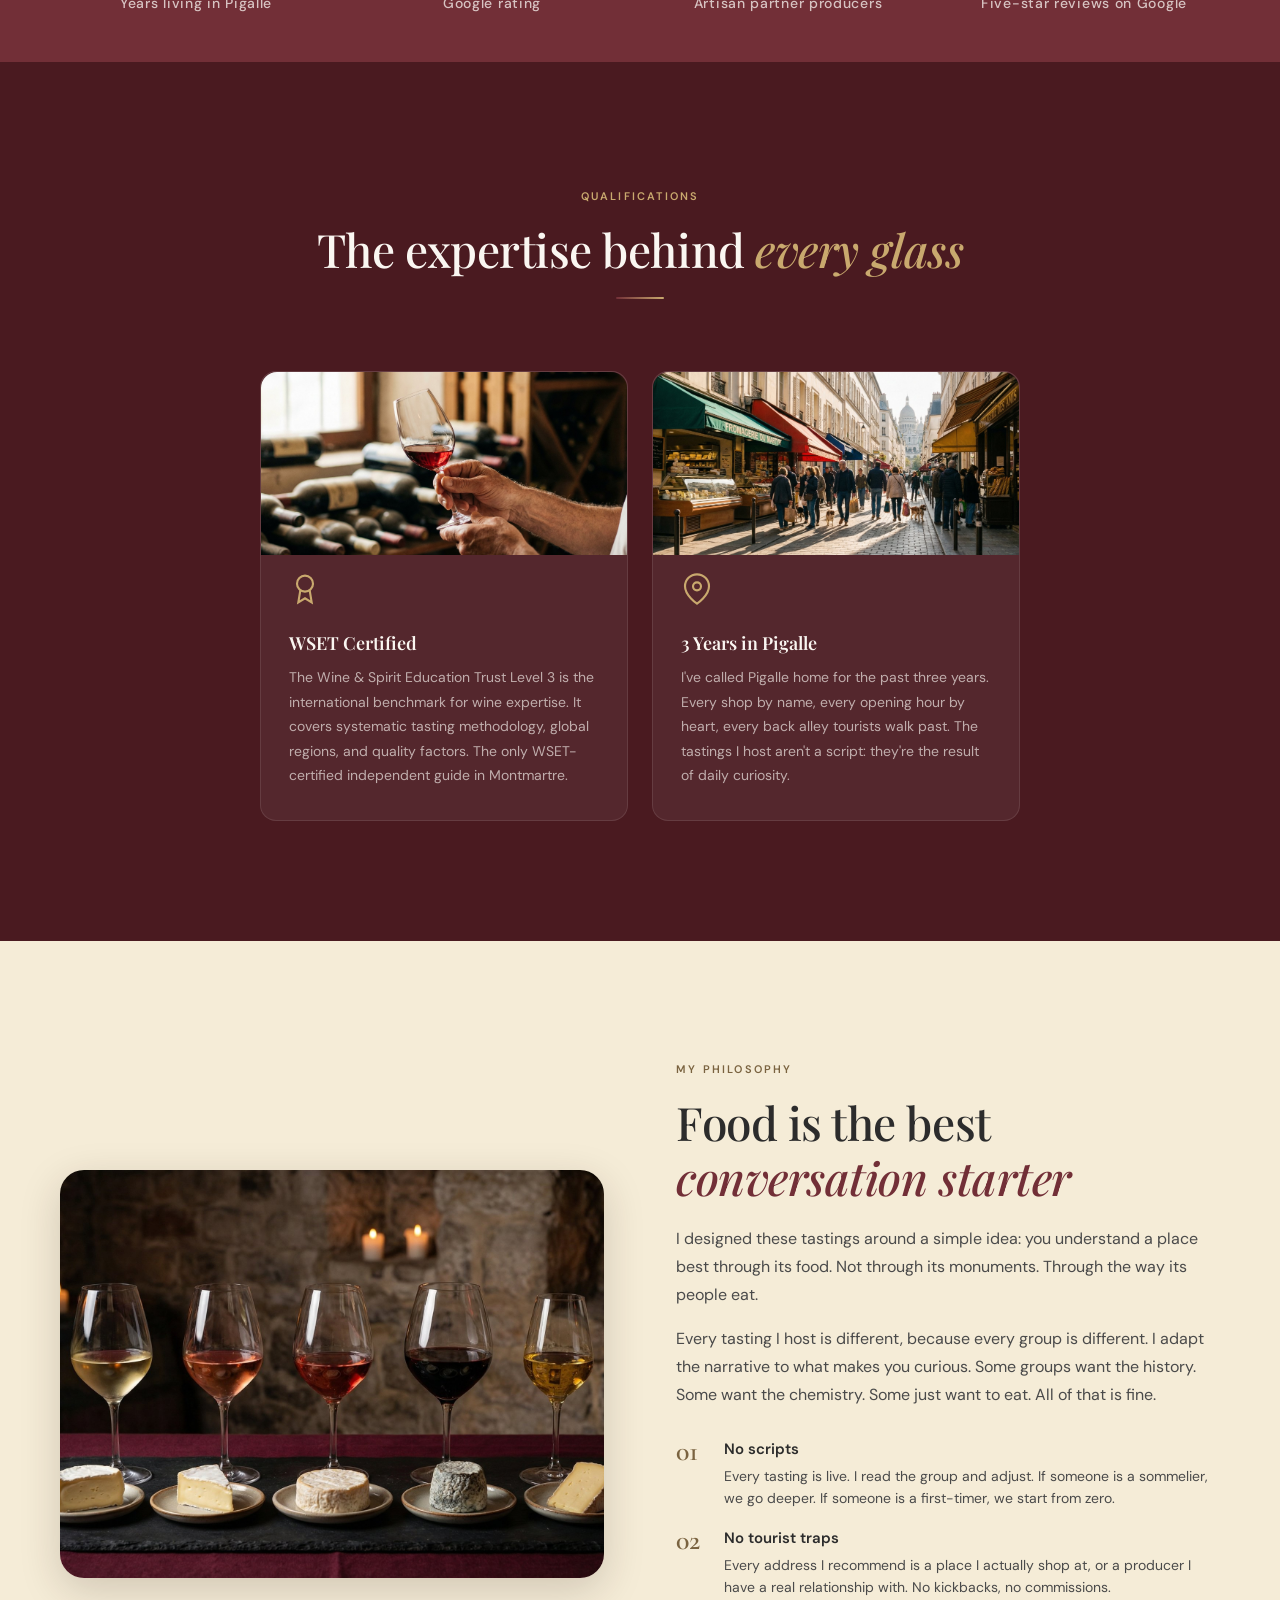
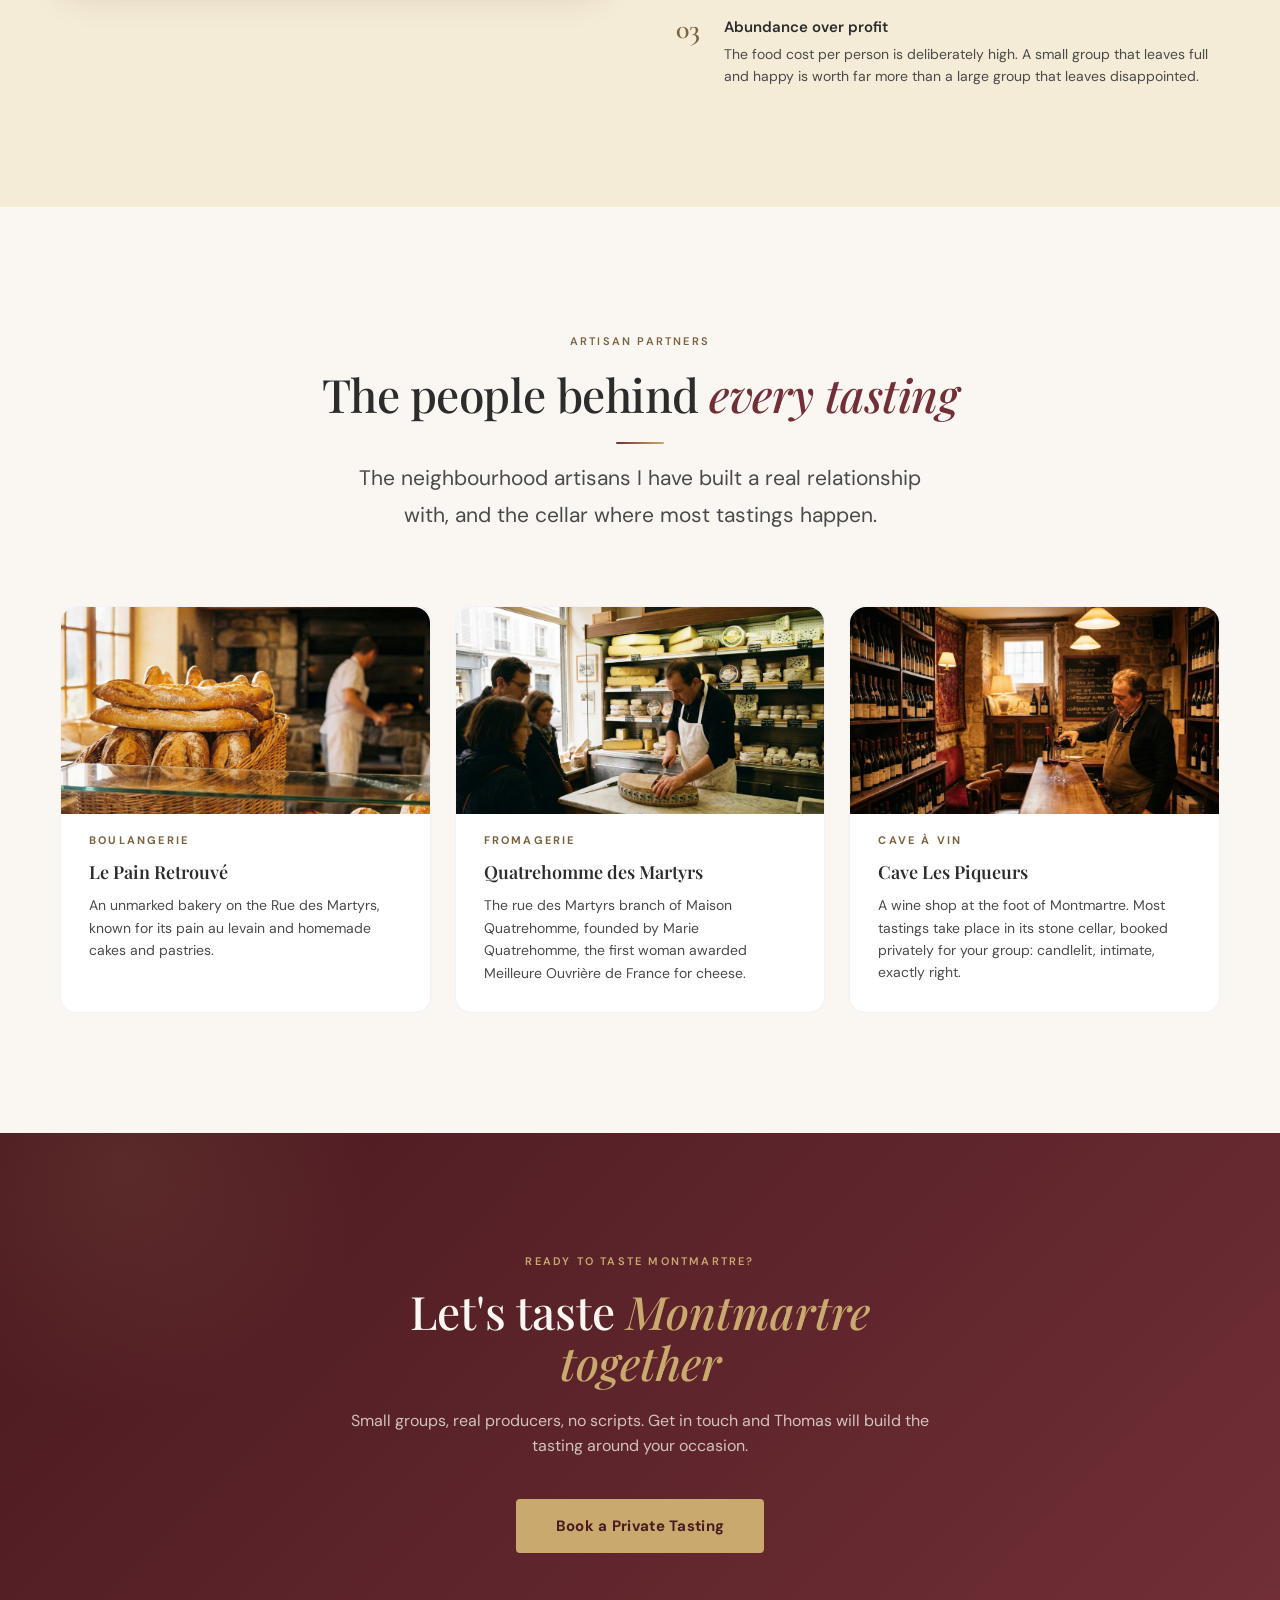
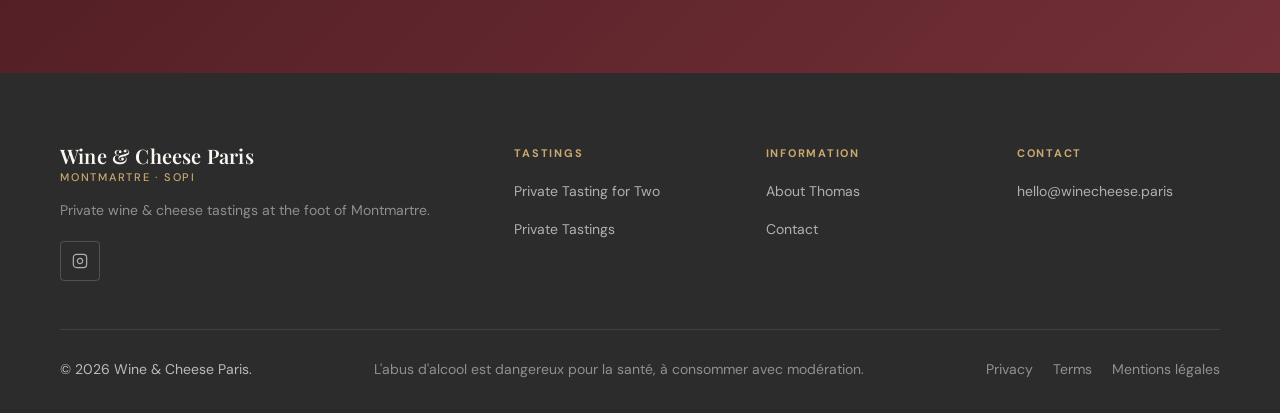
==== commit 23bf6818: "feat(site): mentions legales, confidentialite et CGV (GEO G3, S8) Trois pages bilingues : legal-noti" ====
--- a/about.html
+++ b/about.html
@@ -222,7 +222,7 @@
       <p class="section-eyebrow" data-en="Artisan partners" data-fr="Partenaires artisans">Artisan partners</p>
       <h2 class="section-title" id="partners-heading" data-en="The people behind <em>every tasting</em>" data-fr="Les personnes derrière <em>chaque dégustation</em>">The people behind <em>every tasting</em></h2>
       <div class="divider"></div>
-      <p class="section-desc" data-en="The neighbourhood artisans I have built a real relationship with, and the cellar where every tasting happens." data-fr="Les artisans du quartier avec qui j'ai bâti une vraie relation, et la cave où se déroule chaque dégustation.">The neighbourhood artisans I have built a real relationship with, and the cellar where every tasting happens.</p>
+      <p class="section-desc" data-en="The neighbourhood artisans I have built a real relationship with, and the cellar where most tastings happen." data-fr="Les artisans du quartier avec qui j'ai bâti une vraie relation, et la cave où se déroulent la plupart des dégustations.">The neighbourhood artisans I have built a real relationship with, and the cellar where most tastings happen.</p>
     </header>
     <div class="partners-grid">
       <div class="partner-card fade-in">
@@ -241,7 +241,7 @@
         <div style="margin:-28px -28px 18px;aspect-ratio:16/9;overflow:hidden;border-radius:var(--radius-lg) var(--radius-lg) 0 0;"><img src="images/caviste-cave.jpg" alt="Wine bar owner pouring red wine in a warm, intimate room lined with bottles" loading="lazy" style="width:100%;height:100%;object-fit:cover;object-position:center 30%;"></div>
         <p class="partner-type" data-en="Cave à Vin" data-fr="Cave à Vin">Cave à Vin</p>
         <h3 class="partner-name" data-en="Cave Les Piqueurs" data-fr="Cave Les Piqueurs">Cave Les Piqueurs</h3>
-        <p class="partner-desc" data-en="A wine shop at the foot of Montmartre, 6 rue Tardieu, stocked with small-producer bottles. Every tasting takes place in its stone cellar, booked privately for your group: candlelit, intimate, and exactly right." data-fr="Une cave au pied de Montmartre, 6 rue Tardieu, remplie de bouteilles de petits producteurs. Chaque dégustation a lieu dans sa cave voûtée, réservée pour votre seul groupe : chaleureuse, intime, et parfaite.">A wine shop at the foot of Montmartre, 6 rue Tardieu. Every tasting takes place in its stone cellar, booked privately for your group: candlelit, intimate, exactly right.</p>
+        <p class="partner-desc" data-en="A wine shop at the foot of Montmartre, stocked with small-producer bottles. Most tastings take place in its stone cellar, booked privately for your group: candlelit, intimate, and exactly right." data-fr="Une cave au pied de Montmartre, remplie de bouteilles de petits producteurs. La plupart des dégustations ont lieu dans sa cave voûtée, réservée pour votre seul groupe : chaleureuse, intime, et parfaite.">A wine shop at the foot of Montmartre. Most tastings take place in its stone cellar, booked privately for your group: candlelit, intimate, exactly right.</p>
       </div>
     </div>
   </div>
@@ -268,7 +268,7 @@
       <div><p class="footer-col-title">Information</p><ul class="footer-links"><li><a href="about.html">About Thomas</a></li><li><a href="contact.html">Contact</a></li></ul></div>
       <div><p class="footer-col-title">Contact</p><ul class="footer-links"><li><a href="mailto:hello@winecheese.paris">hello@winecheese.paris</a></li></ul></div>
     </div>
-    <div class="footer-bottom"><p class="footer-copy">&copy; 2026 Wine &amp; Cheese Paris.</p><nav class="footer-legal"><a href="#">Privacy</a><a href="#">Terms</a><a href="#">Mentions légales</a></nav></div>
+    <div class="footer-bottom"><p class="footer-copy">&copy; 2026 Wine &amp; Cheese Paris.</p><p class="footer-copy" style="opacity:0.7;">L'abus d'alcool est dangereux pour la santé, à consommer avec modération.</p><nav class="footer-legal"><a href="privacy.html">Privacy</a><a href="terms.html">Terms</a><a href="legal-notice.html">Mentions légales</a></nav></div>
   </div>
 </footer>
 
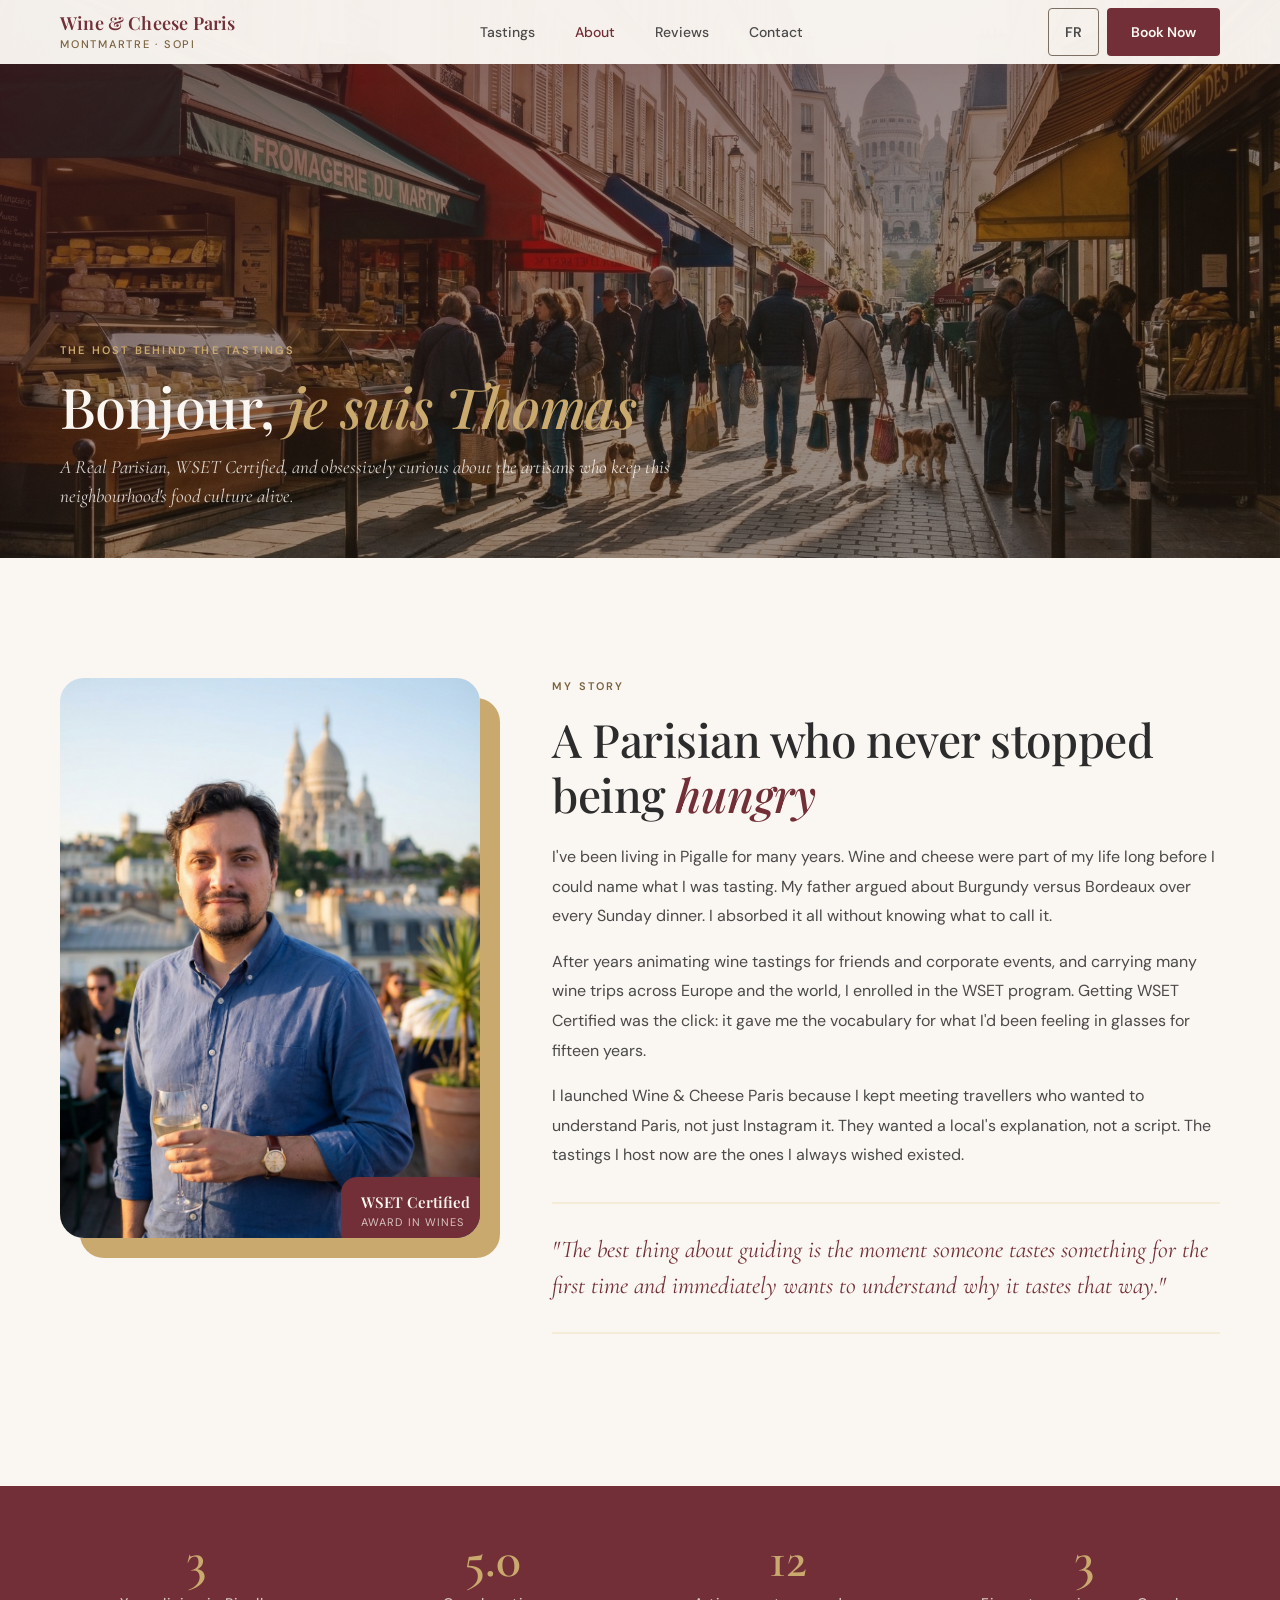
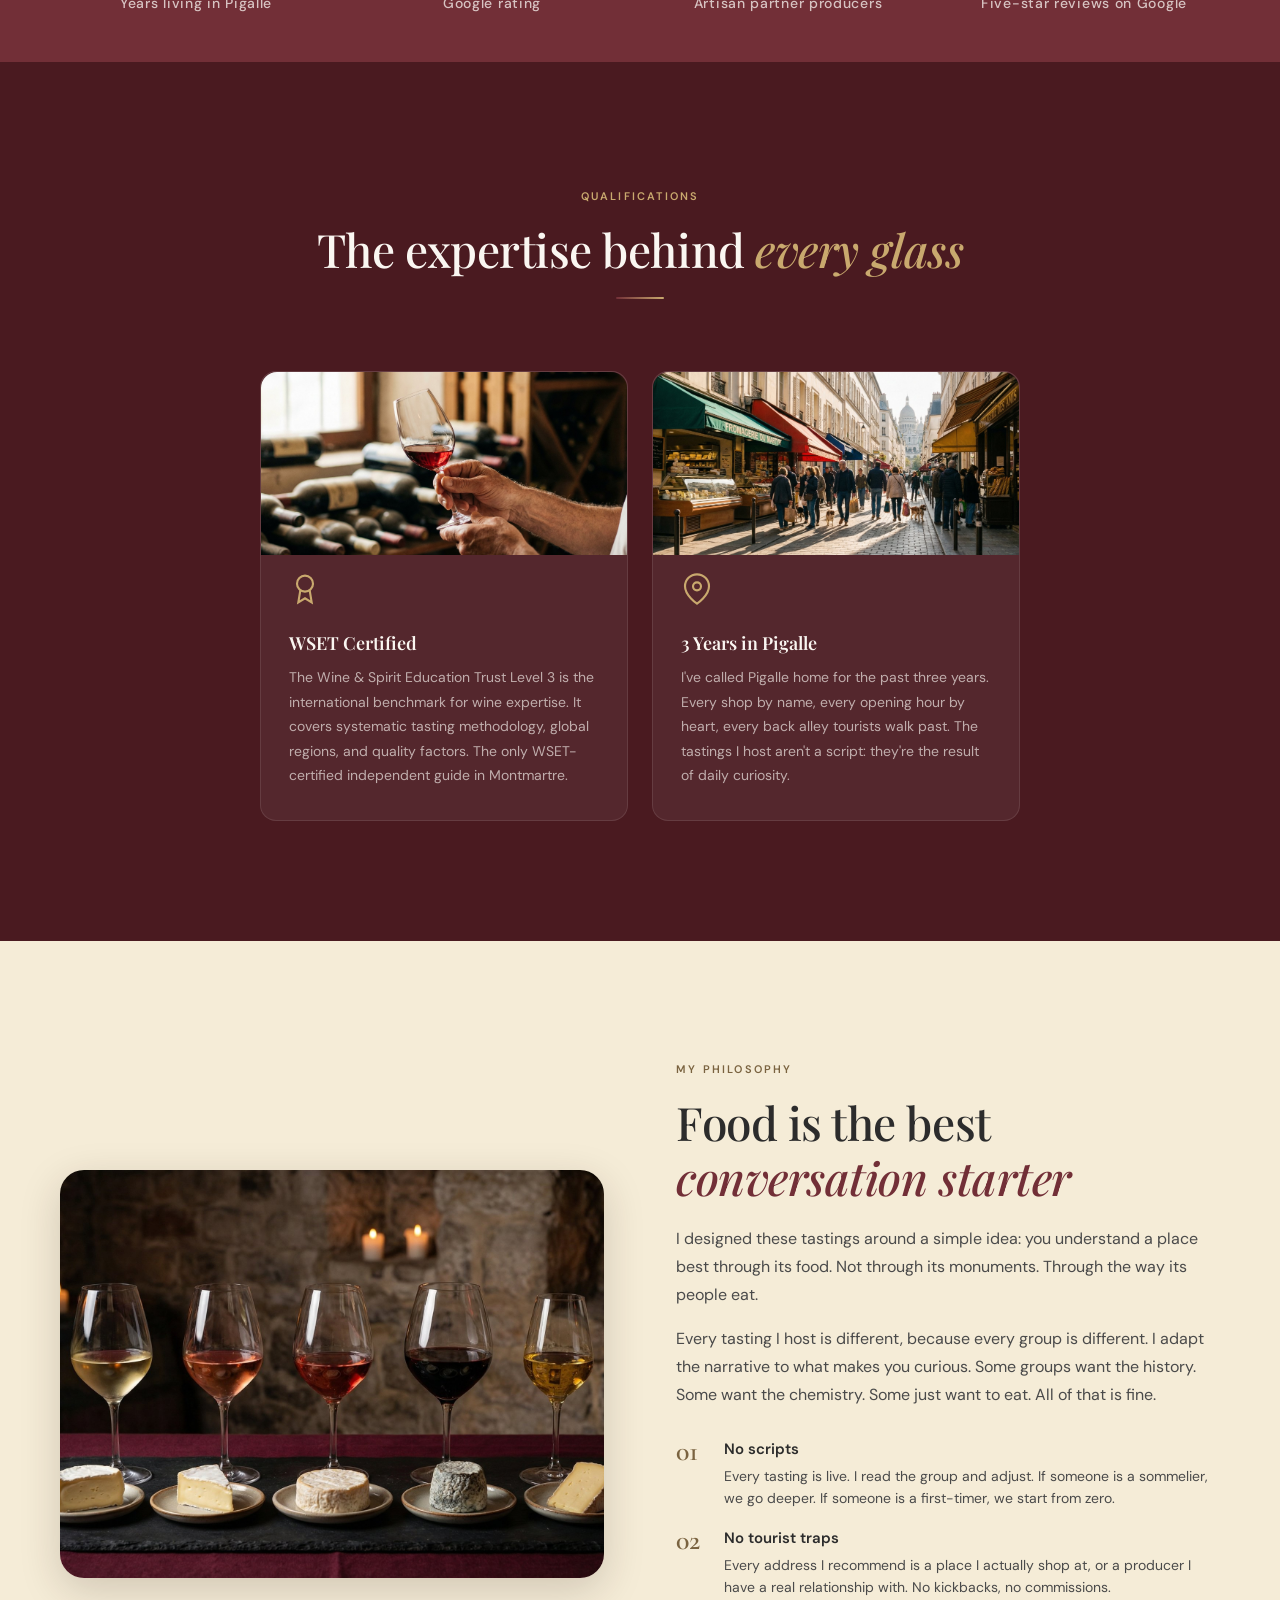
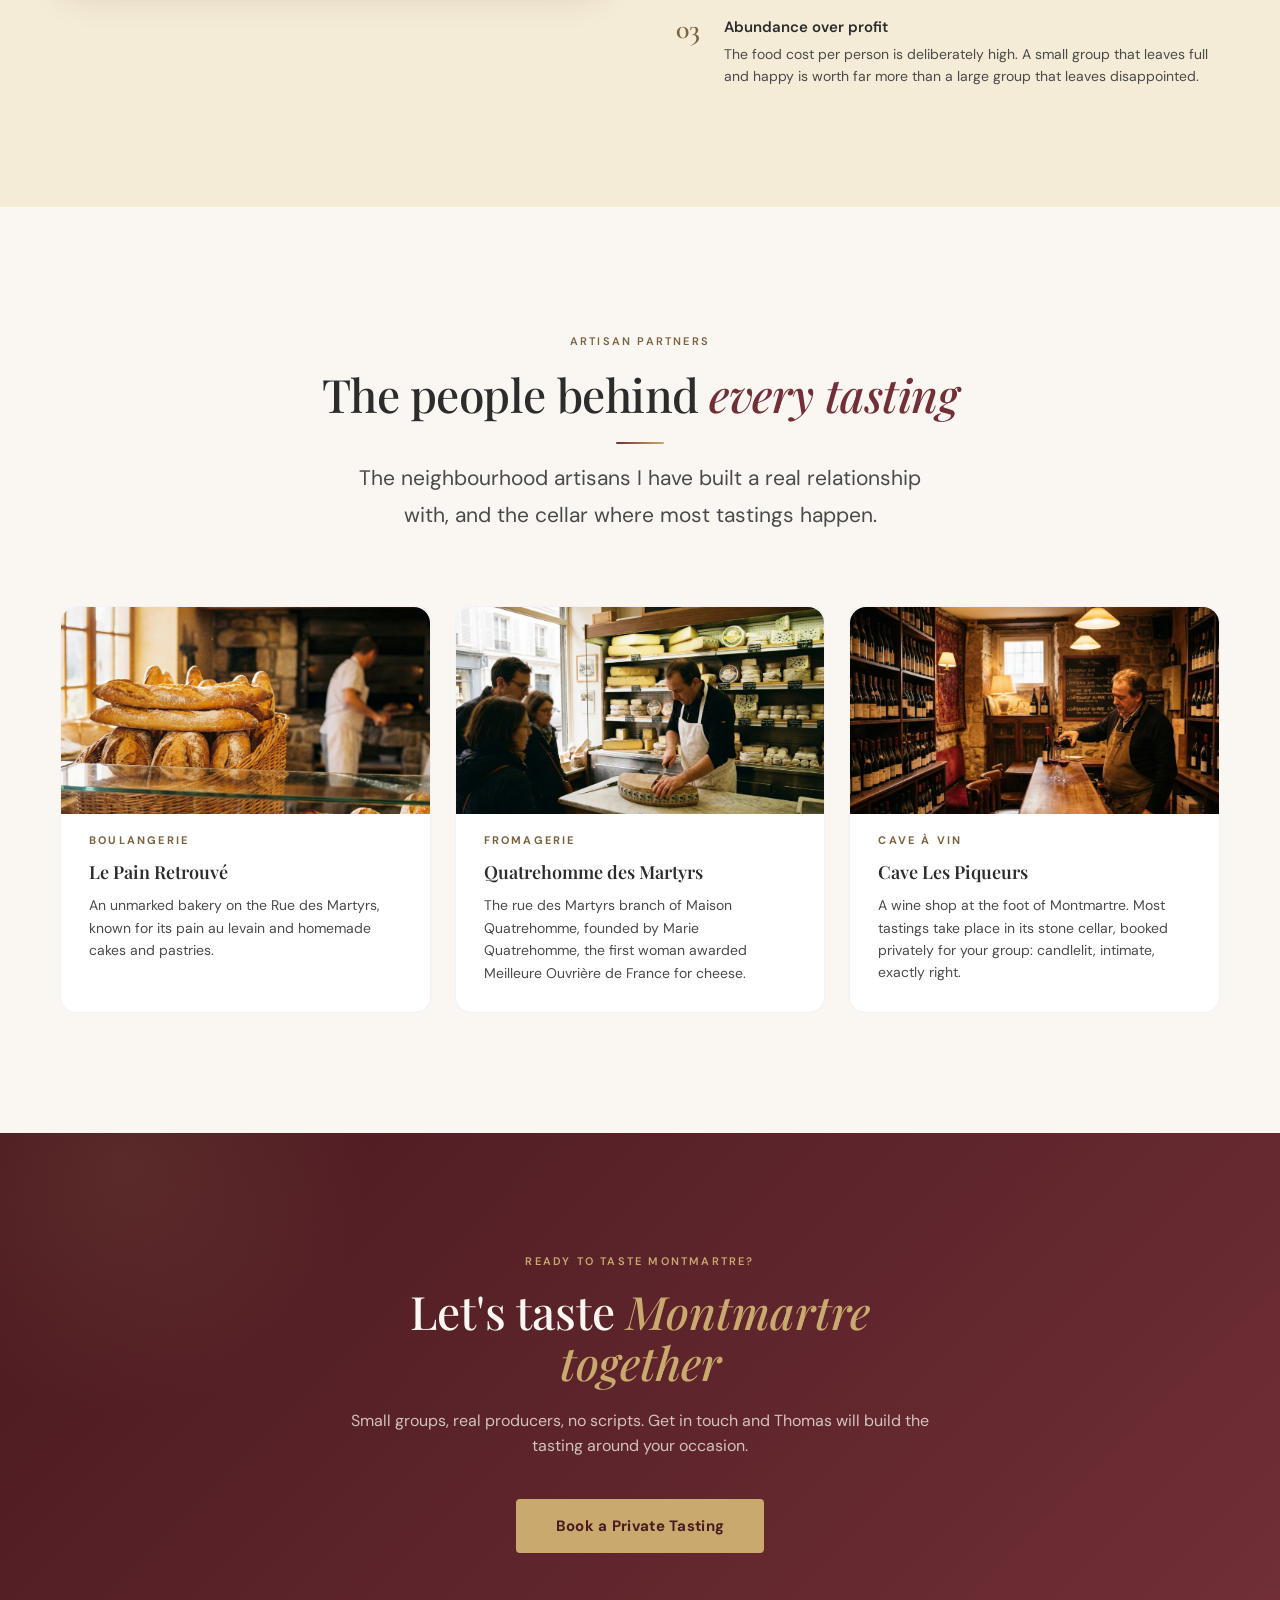
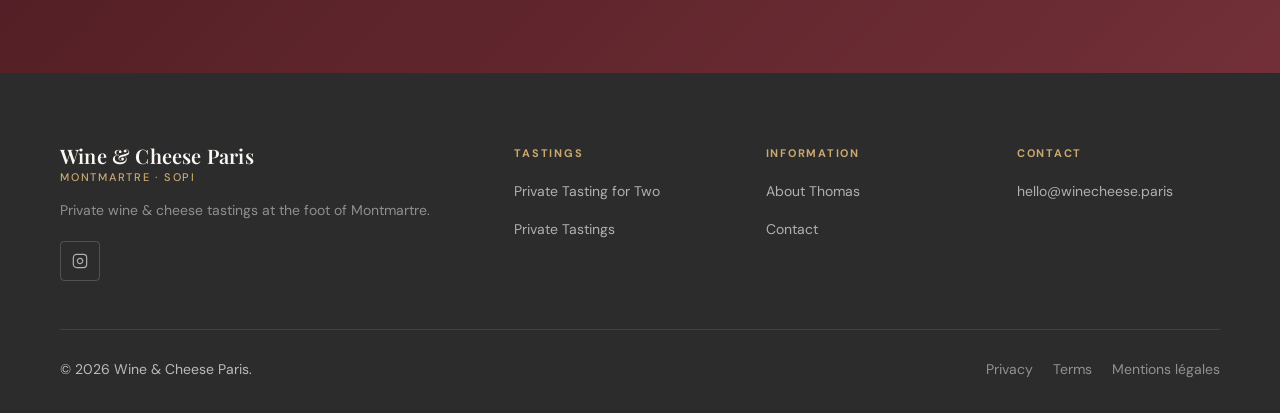
==== commit 9775486e: "fix(site): pas d'adresse fixe de cave dans les textes ajoutes, le lieu peut varier Co-Authored-By: C" ====
--- a/about.html
+++ b/about.html
@@ -268,7 +268,7 @@
       <div><p class="footer-col-title">Information</p><ul class="footer-links"><li><a href="about.html">About Thomas</a></li><li><a href="contact.html">Contact</a></li></ul></div>
       <div><p class="footer-col-title">Contact</p><ul class="footer-links"><li><a href="mailto:hello@winecheese.paris">hello@winecheese.paris</a></li></ul></div>
     </div>
-    <div class="footer-bottom"><p class="footer-copy">&copy; 2026 Wine &amp; Cheese Paris.</p><p class="footer-copy" style="opacity:0.7;">L'abus d'alcool est dangereux pour la santé, à consommer avec modération.</p><nav class="footer-legal"><a href="privacy.html">Privacy</a><a href="terms.html">Terms</a><a href="legal-notice.html">Mentions légales</a></nav></div>
+    <div class="footer-bottom"><p class="footer-copy">&copy; 2026 Wine &amp; Cheese Paris.</p><nav class="footer-legal"><a href="#">Privacy</a><a href="#">Terms</a><a href="#">Mentions légales</a></nav></div>
   </div>
 </footer>
 
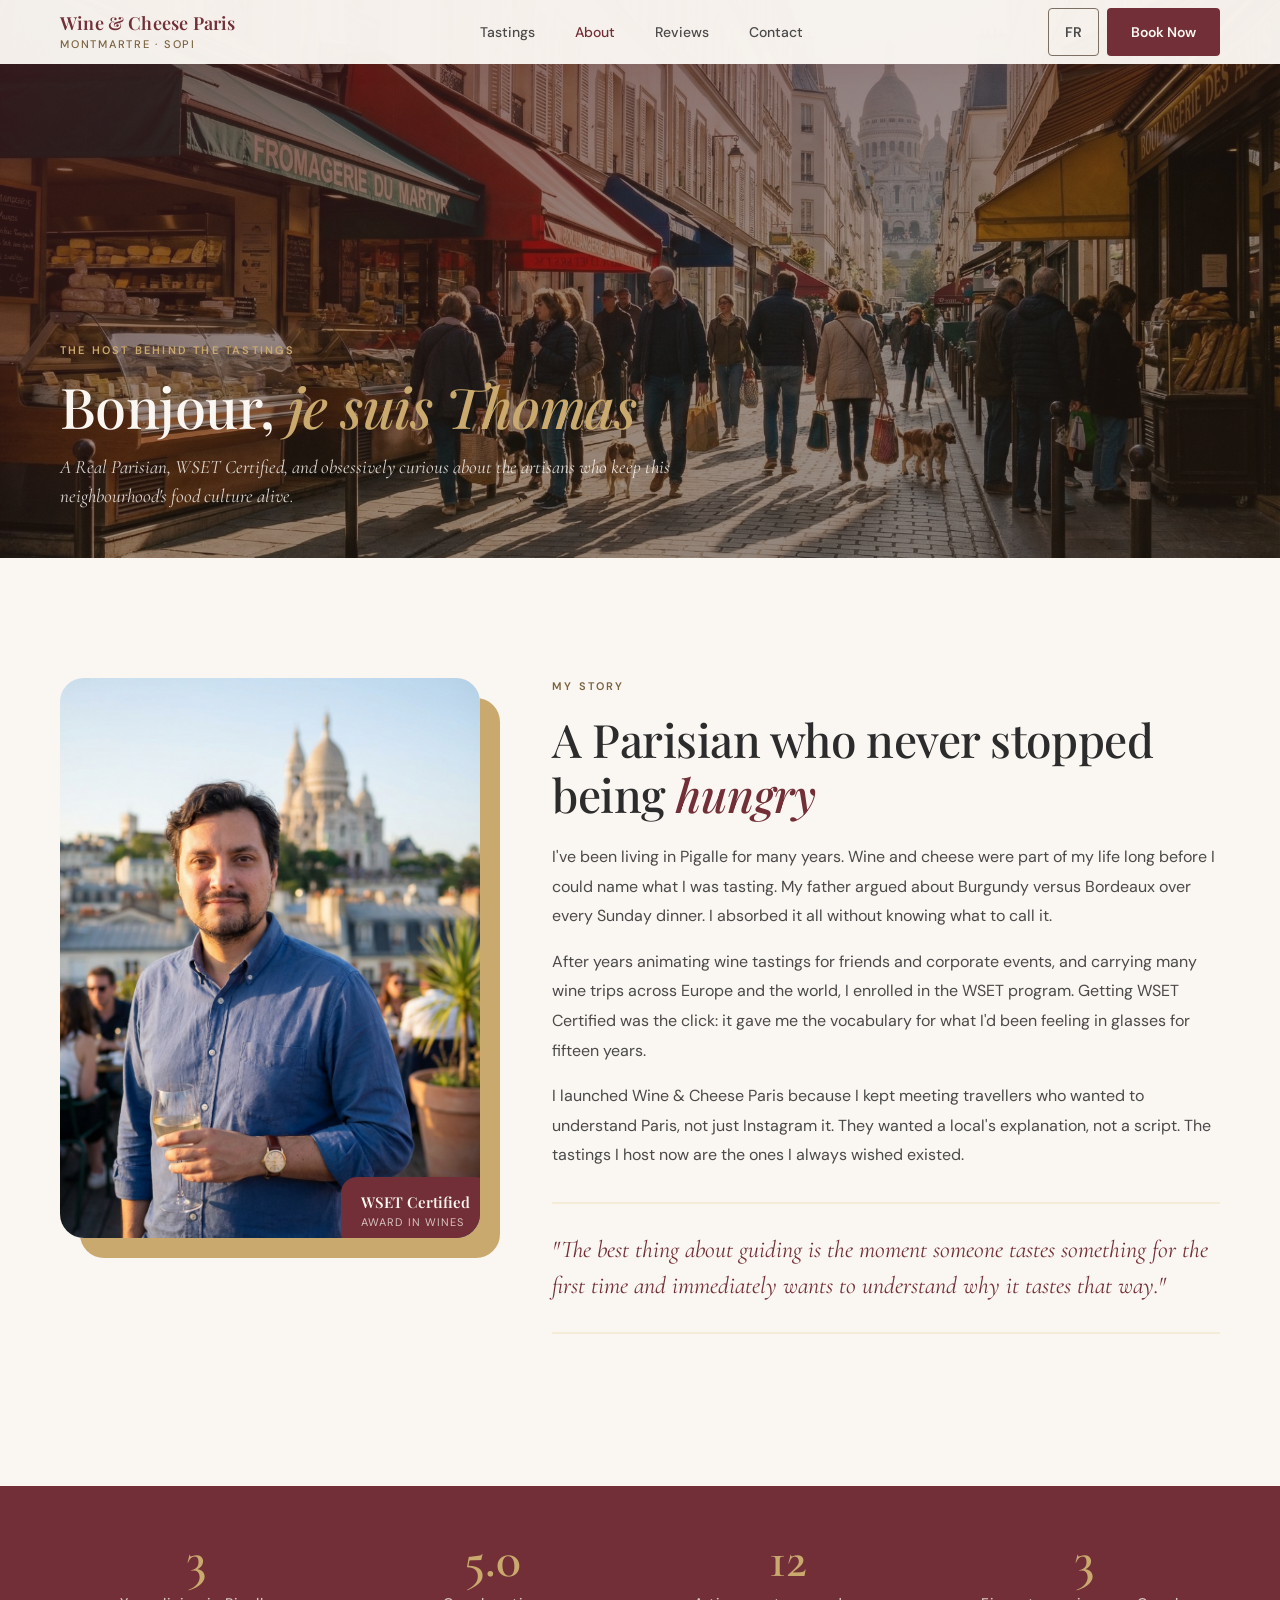
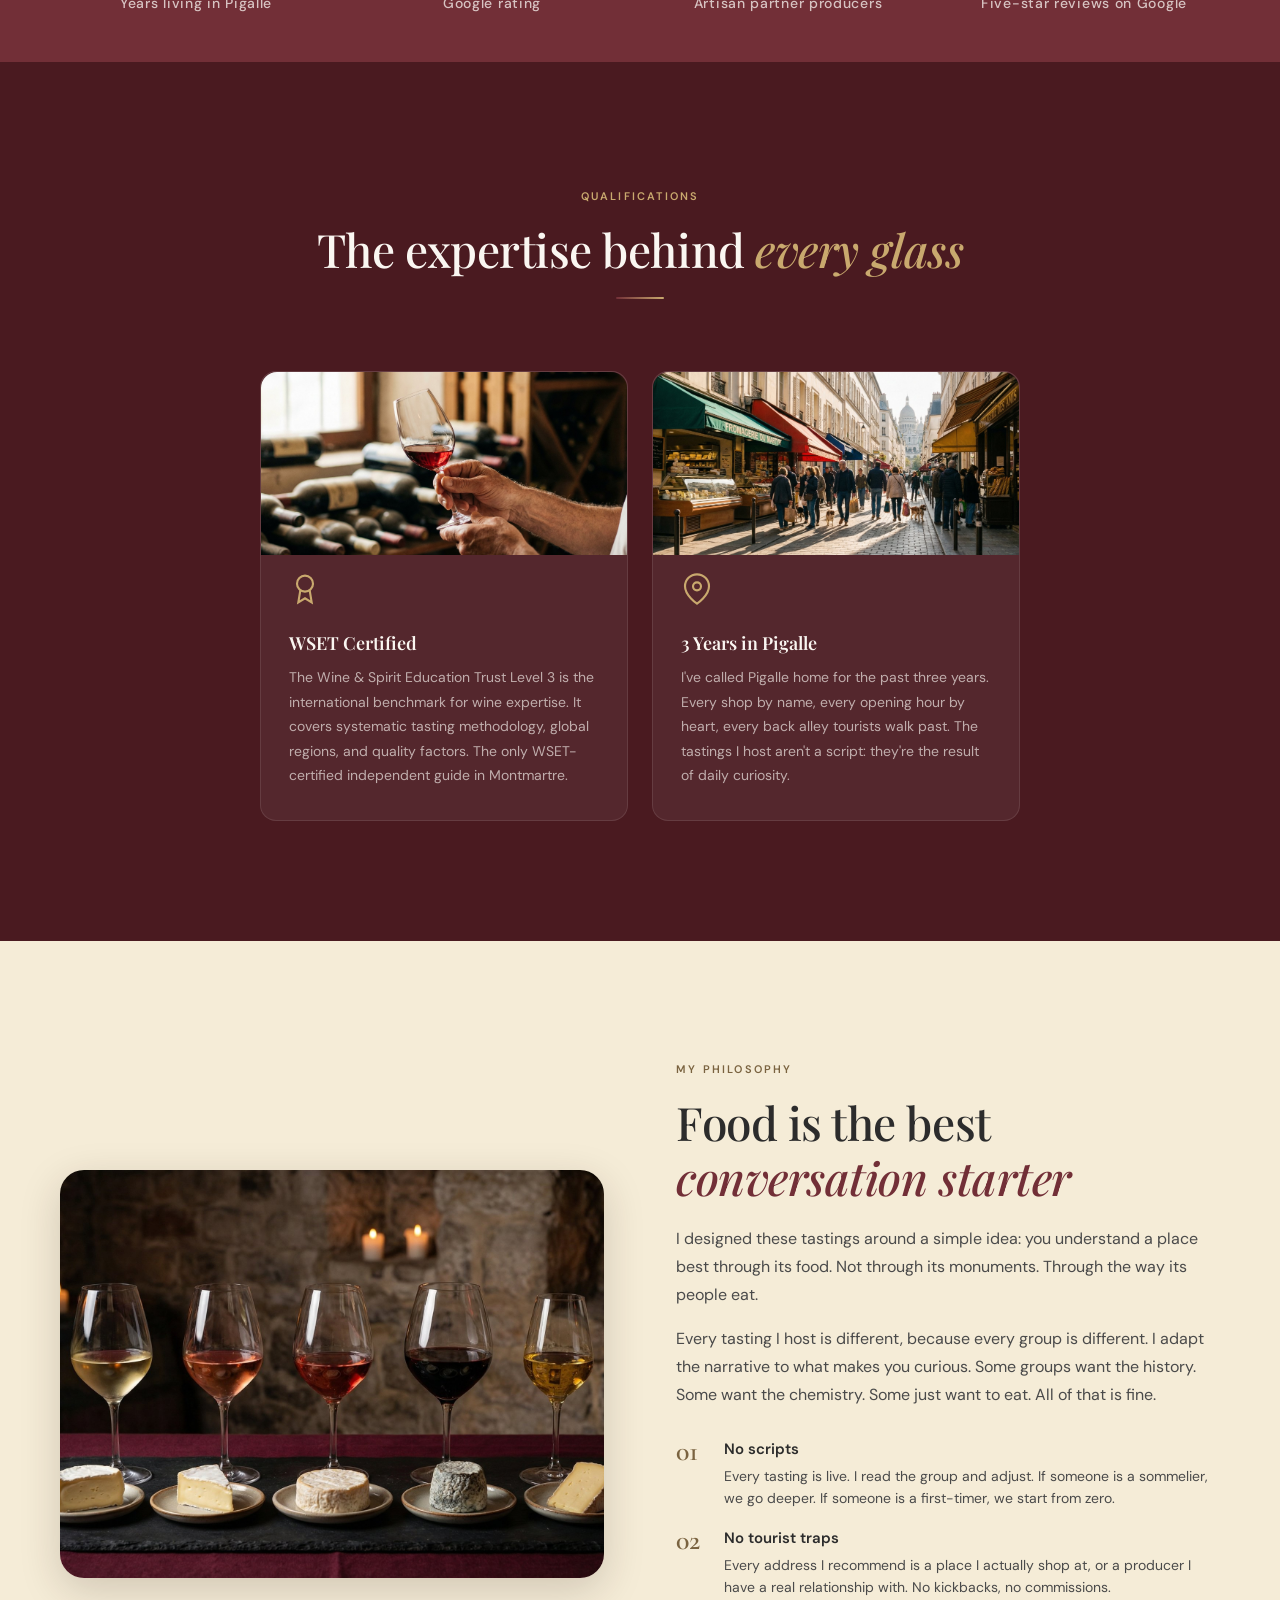
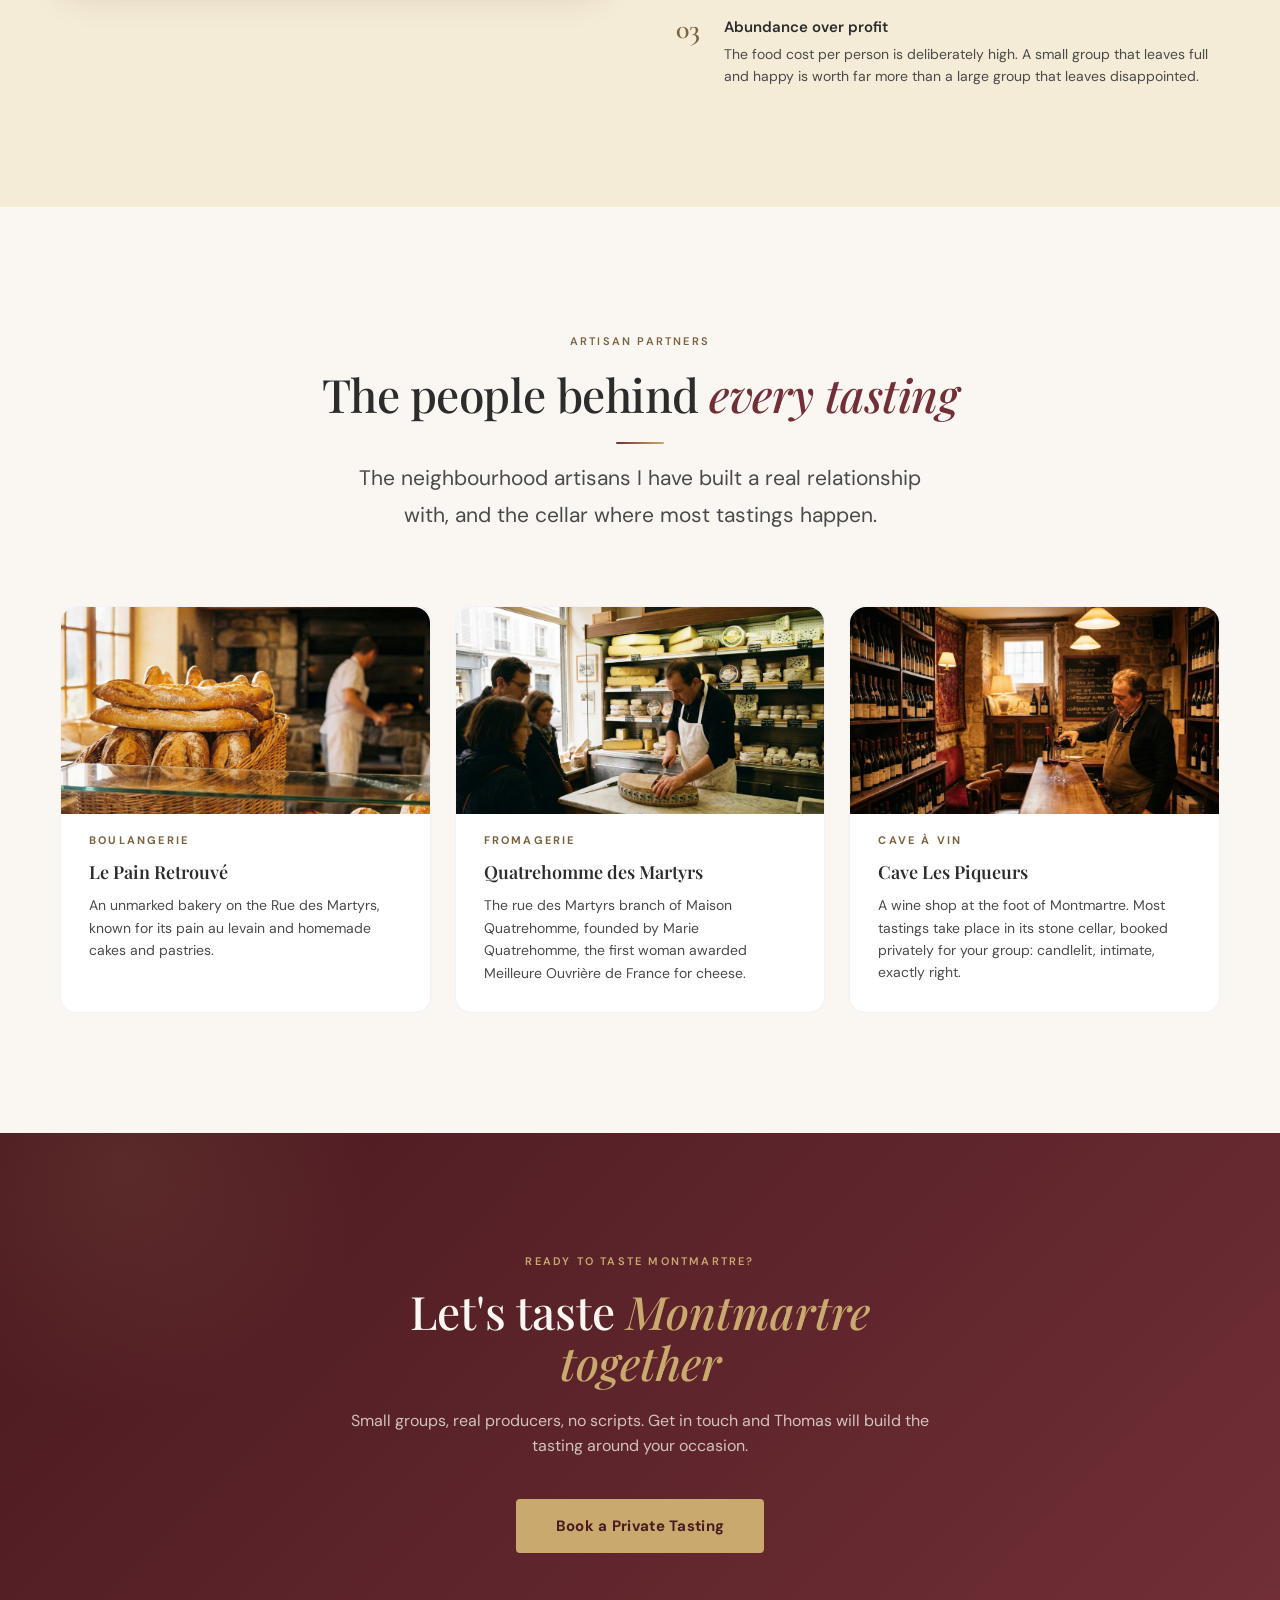
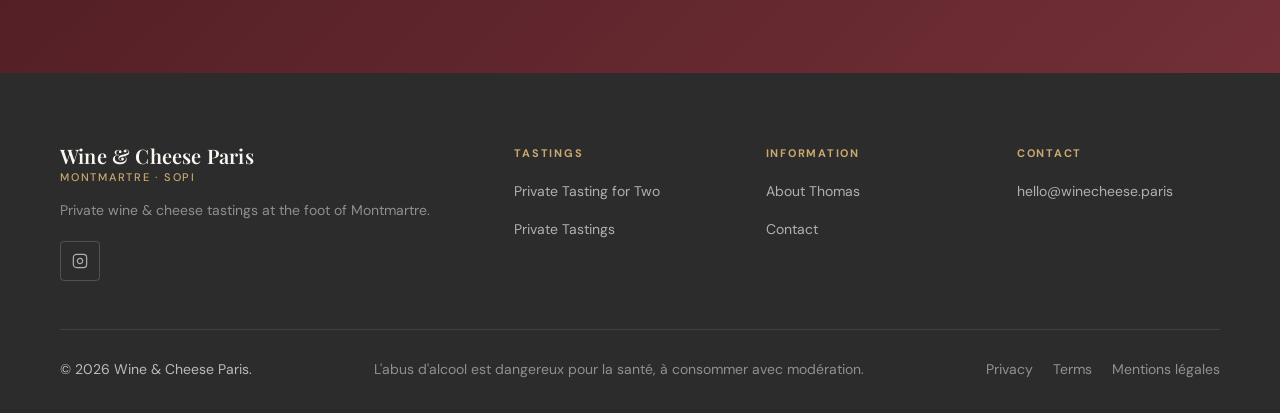
==== commit 10cd75fd: "Merge pull request #16 from perrienwork-droid/site/s02-pages-legales feat(site): mentions legales, c" ====
--- a/about.html
+++ b/about.html
@@ -268,7 +268,7 @@
       <div><p class="footer-col-title">Information</p><ul class="footer-links"><li><a href="about.html">About Thomas</a></li><li><a href="contact.html">Contact</a></li></ul></div>
       <div><p class="footer-col-title">Contact</p><ul class="footer-links"><li><a href="mailto:hello@winecheese.paris">hello@winecheese.paris</a></li></ul></div>
     </div>
-    <div class="footer-bottom"><p class="footer-copy">&copy; 2026 Wine &amp; Cheese Paris.</p><nav class="footer-legal"><a href="#">Privacy</a><a href="#">Terms</a><a href="#">Mentions légales</a></nav></div>
+    <div class="footer-bottom"><p class="footer-copy">&copy; 2026 Wine &amp; Cheese Paris.</p><p class="footer-copy" style="opacity:0.7;">L'abus d'alcool est dangereux pour la santé, à consommer avec modération.</p><nav class="footer-legal"><a href="privacy.html">Privacy</a><a href="terms.html">Terms</a><a href="legal-notice.html">Mentions légales</a></nav></div>
   </div>
 </footer>
 
